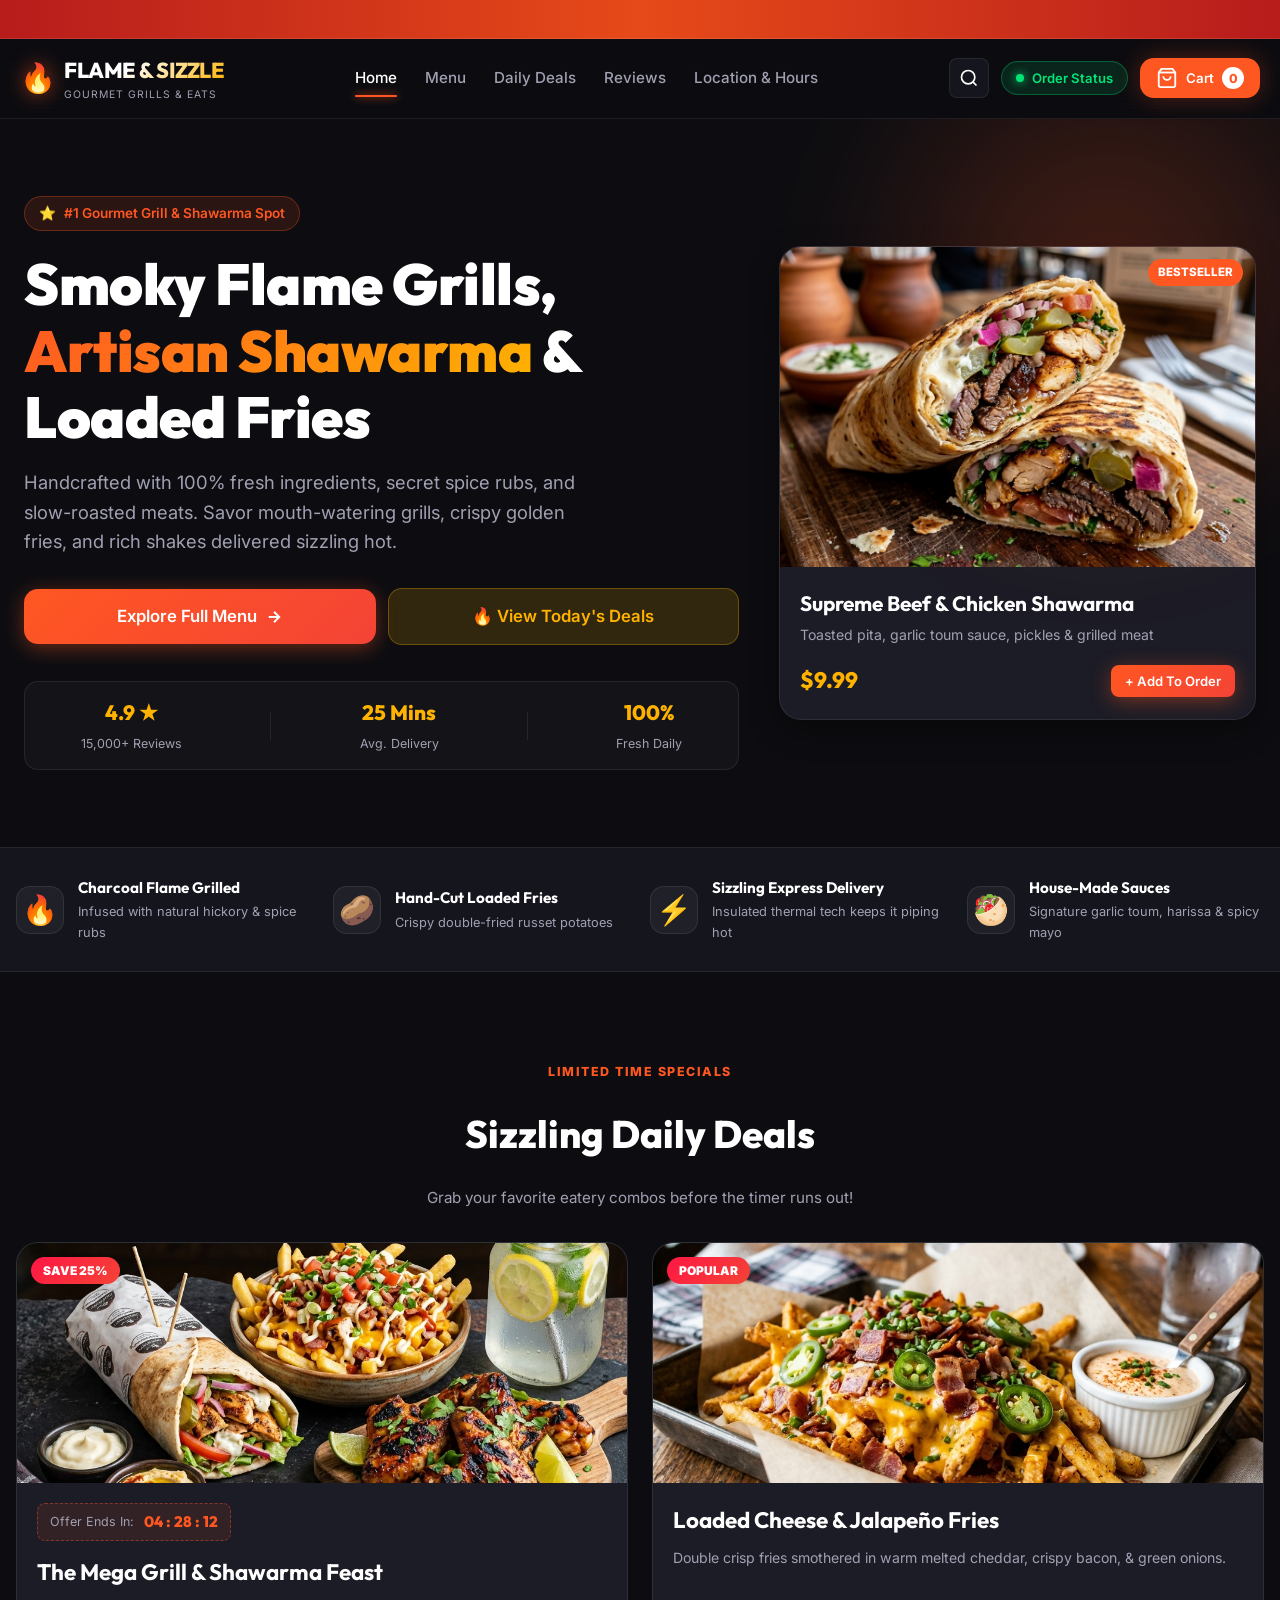
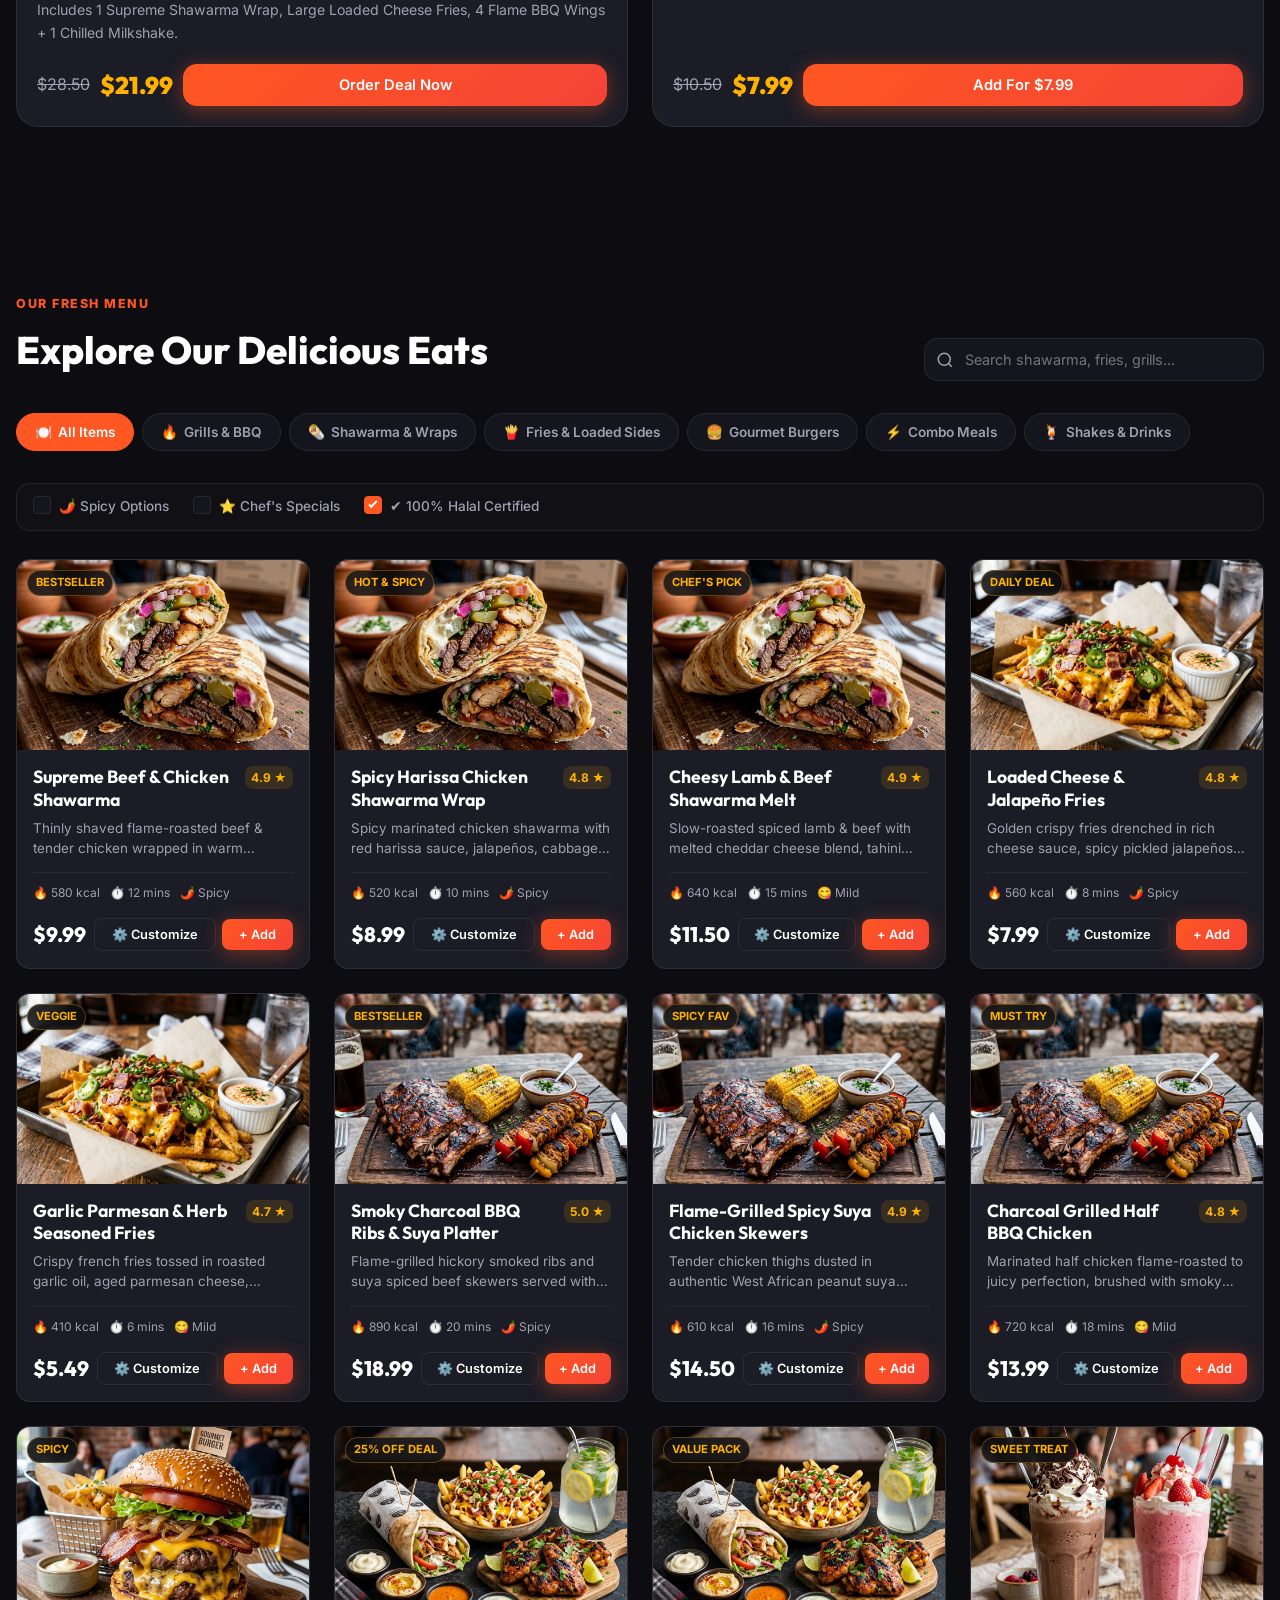
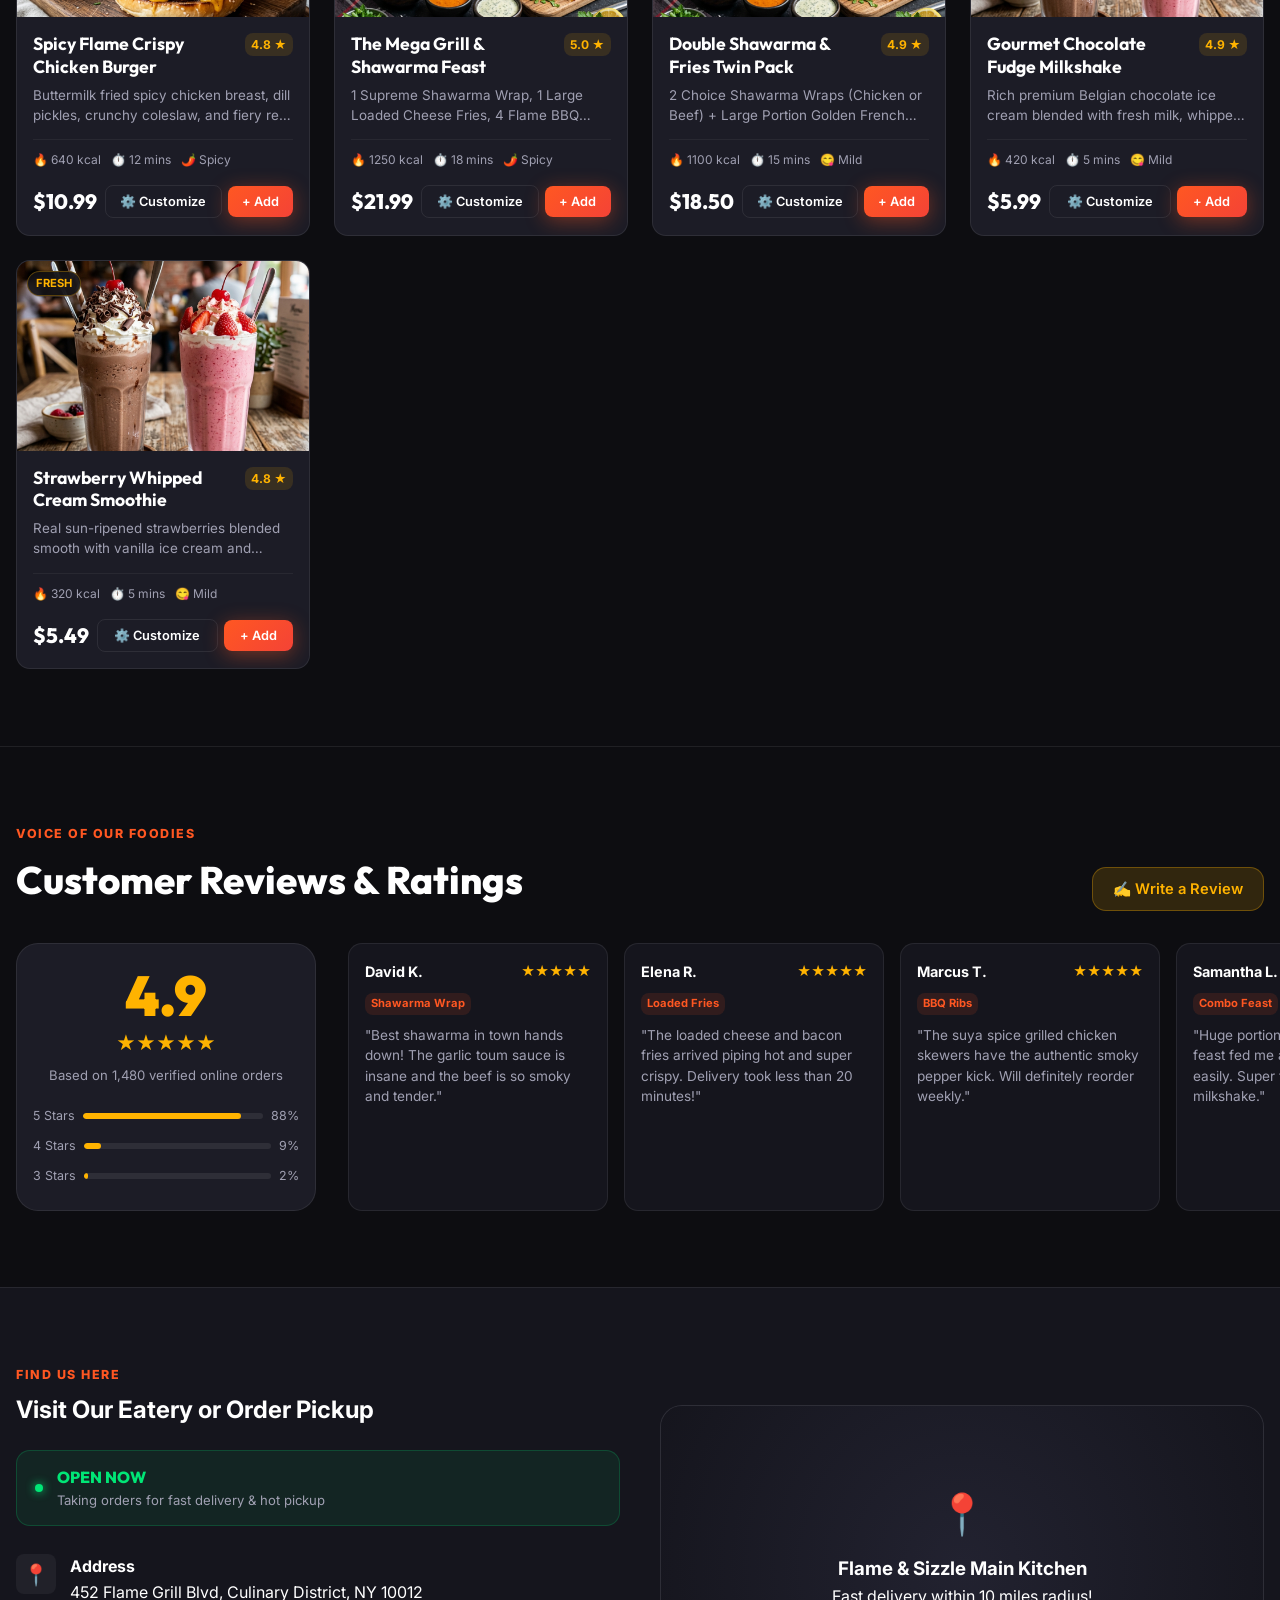
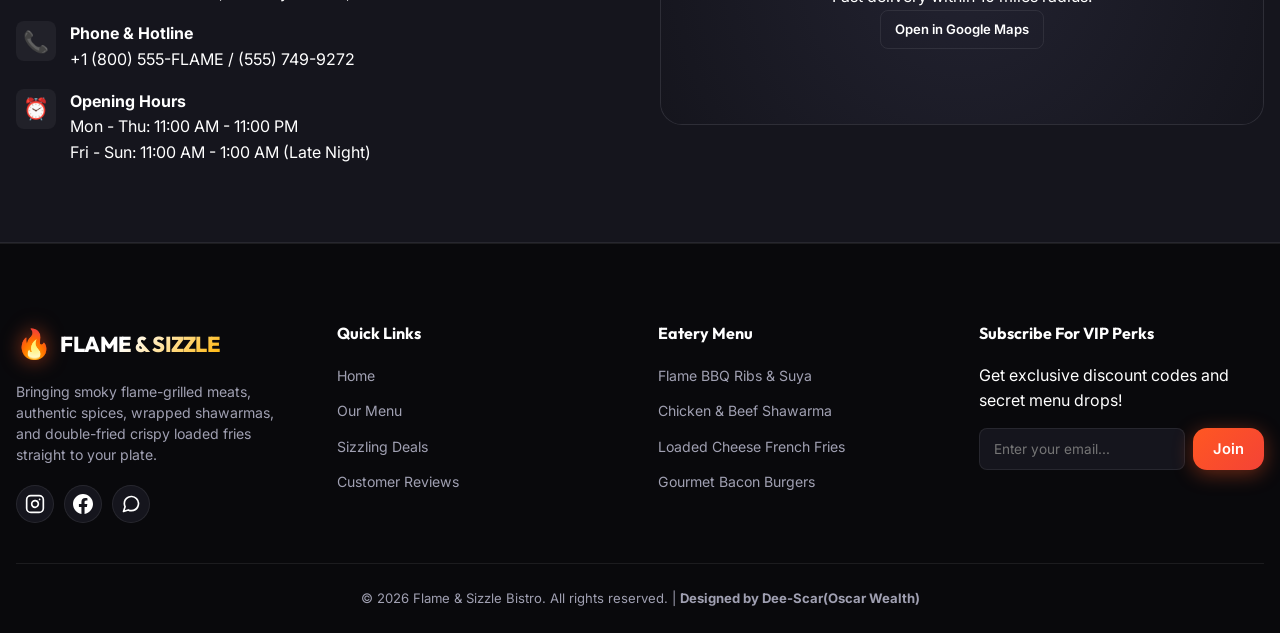
==== index.html @ 96e6c72e "Implement desktop expanding navbar search input and graphical order tracker widget (Received -> Kitc" ====
<!DOCTYPE html>
<html lang="en">
<head>
    <meta charset="UTF-8">
    <meta name="viewport" content="width=device-width, initial-scale=1.0">
    <title>Flame & Sizzle Bistro | Gourmet Grills, Shawarma & Loaded Fries</title>
    <meta name="description" content="Order fresh flame-grilled BBQ, authentic shawarma wraps, loaded french fries, burgers, and gourmet milkshakes. Fast delivery to your doorstep!">
    <meta name="keywords" content="eatery, shawarma, french fries, grills, bbq, burgers, food delivery, restaurant">

    <!-- Google Fonts -->
    <link rel="preconnect" href="https://fonts.googleapis.com">
    <link rel="preconnect" href="https://fonts.gstatic.com" crossorigin>
    <link href="https://fonts.googleapis.com/css2?family=Inter:wght@300;400;500;600;700&family=Outfit:wght@500;600;700;800;900&display=swap" rel="stylesheet">

    <!-- CSS stylesheet -->
    <link rel="stylesheet" href="styles.css">
</head>
<body>

    <!-- Top Announcement Ticker Bar -->
    <div class="announcement-bar">
        <div class="announcement-content">
            <span>🔥 <strong>FLAME DEAL:</strong> Get 10% OFF your first order with code <mark>FLAME10</mark></span>
            <span class="dot">•</span>
            <span>🚀 <strong>FREE DELIVERY</strong> on all orders over $30!</span>
            <span class="dot">•</span>
            <span>⏰ Open Today: 11:00 AM - 11:00 PM</span>
        </div>
    </div>

    <!-- Main Navigation Header -->
    <header class="site-header" id="header">
        <div class="header-container">
            <a href="#" class="brand-logo">
                <span class="logo-icon">🔥</span>
                <div class="logo-text">
                    <span class="brand-name">FLAME & SIZZLE</span>
                    <span class="brand-sub">Gourmet Grills & Eats</span>
                </div>
            </a>

            <nav class="nav-links" id="nav-menu">
                <a href="#home" class="nav-link active">Home</a>
                <a href="#menu" class="nav-link">Menu</a>
                <a href="#deals" class="nav-link">Daily Deals</a>
                <a href="#reviews" class="nav-link">Reviews</a>
                <a href="#location" class="nav-link">Location & Hours</a>
                <a href="#menu" class="nav-link mobile-only-search" id="mobile-search-btn">
                    <span>🔍</span> Search Menu
                </a>
            </nav>

            <div class="header-actions">
                <!-- Expandable Desktop Search -->
                <div class="nav-search-container" id="nav-search-container">
                    <button class="icon-btn search-toggle-btn" id="search-btn" aria-label="Toggle Search">
                        <svg width="20" height="20" viewBox="0 0 24 24" fill="none" stroke="currentColor" stroke-width="2"><circle cx="11" cy="11" r="8"/><line x1="21" y1="21" x2="16.65" y2="16.65"/></svg>
                    </button>
                    <input type="text" id="nav-search-input" class="nav-search-input" placeholder="Search menu..." aria-label="Search menu from navbar">
                </div>

                <button class="tracker-pill-btn" id="open-tracker-btn">
                    <span class="pulse-dot"></span>
                    <span class="pill-text">Order Status</span>
                </button>

                <button class="cart-btn" id="cart-toggle-btn" aria-label="View Shopping Cart">
                    <svg width="22" height="22" viewBox="0 0 24 24" fill="none" stroke="currentColor" stroke-width="2"><path d="M6 2L3 6v14a2 2 0 0 0 2 2h14a2 2 0 0 0 2-2V6l-3-4z"/><line x1="3" y1="6" x2="21" y2="6"/><path d="M16 10a4 4 0 0 1-8 0"/></svg>
                    <span class="cart-label">Cart</span>
                    <span class="cart-badge" id="cart-count">0</span>
                </button>

                <button class="hamburger-menu" id="menu-hamburger" aria-label="Mobile Navigation">
                    <span></span><span></span><span></span>
                </button>
            </div>
        </div>
    </header>

    <main>
        <!-- Hero Section -->
        <section class="hero-section" id="home">
            <div class="hero-backdrop"></div>
            <div class="hero-container">
                <div class="hero-content">
                    <div class="hero-badge">
                        <span class="badge-icon">⭐</span>
                        <span>#1 Gourmet Grill & Shawarma Spot</span>
                    </div>
                    <h1 class="hero-title">
                        Smoky Flame Grills, <span class="text-highlight">Artisan Shawarma</span> & Loaded Fries
                    </h1>
                    <p class="hero-subtitle">
                        Handcrafted with 100% fresh ingredients, secret spice rubs, and slow-roasted meats. Savor mouth-watering grills, crispy golden fries, and rich shakes delivered sizzling hot.
                    </p>
                    <div class="hero-cta-group">
                        <a href="#menu" class="btn btn-primary btn-lg">
                            <span>Explore Full Menu</span>
                            <svg width="18" height="18" viewBox="0 0 24 24" fill="none" stroke="currentColor" stroke-width="2.5"><path d="M5 12h14M12 5l7 7-7 7"/></svg>
                        </a>
                        <a href="#deals" class="btn btn-secondary btn-lg">
                            <span>🔥 View Today's Deals</span>
                        </a>
                    </div>
                    <div class="hero-stats">
                        <div class="stat-item">
                            <span class="stat-num">4.9 ★</span>
                            <span class="stat-label">15,000+ Reviews</span>
                        </div>
                        <div class="stat-divider"></div>
                        <div class="stat-item">
                            <span class="stat-num">25 Mins</span>
                            <span class="stat-label">Avg. Delivery</span>
                        </div>
                        <div class="stat-divider"></div>
                        <div class="stat-item">
                            <span class="stat-num">100%</span>
                            <span class="stat-label">Fresh Daily</span>
                        </div>
                    </div>
                </div>

                <div class="hero-visual">
                    <div class="hero-card-floating">
                        <div class="hero-image-wrapper">
                            <img src="images/shawarma.png" alt="Signature Shawarma Wrap" class="hero-img">
                            <span class="tag-hot">BESTSELLER</span>
                        </div>
                        <div class="hero-card-details">
                            <h3>Supreme Beef & Chicken Shawarma</h3>
                            <p>Toasted pita, garlic toum sauce, pickles & grilled meat</p>
                            <div class="hero-card-footer">
                                <span class="price">$9.99</span>
                                <button class="btn btn-sm btn-primary quick-add-hero" data-id="shawarma-1">
                                    + Add To Order
                                </button>
                            </div>
                        </div>
                    </div>
                </div>
            </div>
        </section>

        <!-- Feature Badges -->
        <section class="features-bar">
            <div class="features-container">
                <div class="feature-item">
                    <div class="feature-icon">🔥</div>
                    <div>
                        <h4>Charcoal Flame Grilled</h4>
                        <p>Infused with natural hickory & spice rubs</p>
                    </div>
                </div>
                <div class="feature-item">
                    <div class="feature-icon">🥔</div>
                    <div>
                        <h4>Hand-Cut Loaded Fries</h4>
                        <p>Crispy double-fried russet potatoes</p>
                    </div>
                </div>
                <div class="feature-item">
                    <div class="feature-icon">⚡</div>
                    <div>
                        <h4>Sizzling Express Delivery</h4>
                        <p>Insulated thermal tech keeps it piping hot</p>
                    </div>
                </div>
                <div class="feature-item">
                    <div class="feature-icon">🥙</div>
                    <div>
                        <h4>House-Made Sauces</h4>
                        <p>Signature garlic toum, harissa & spicy mayo</p>
                    </div>
                </div>
            </div>
        </section>

        <!-- Daily Deals & Special Offers Section -->
        <section class="deals-section" id="deals">
            <div class="section-header center">
                <span class="section-tag">LIMITED TIME SPECIALS</span>
                <h2>Sizzling Daily Deals</h2>
                <p>Grab your favorite eatery combos before the timer runs out!</p>
            </div>

            <div class="deals-grid">
                <div class="deal-card deal-main">
                    <div class="deal-badge">SAVE 25%</div>
                    <div class="deal-img-box">
                        <img src="images/combo_meal.png" alt="Ultimate Grill Feast Combo">
                    </div>
                    <div class="deal-info">
                        <div class="deal-timer-box">
                            <span>Offer Ends In:</span>
                            <div class="countdown-timer" id="deal-timer">04 : 28 : 15</div>
                        </div>
                        <h3>The Mega Grill & Shawarma Feast</h3>
                        <p>Includes 1 Supreme Shawarma Wrap, Large Loaded Cheese Fries, 4 Flame BBQ Wings + 1 Chilled Milkshake.</p>
                        <div class="deal-price-row">
                            <span class="old-price">$28.50</span>
                            <span class="new-price">$21.99</span>
                            <button class="btn btn-primary add-deal-btn" data-id="combo-1">Order Deal Now</button>
                        </div>
                    </div>
                </div>

                <div class="deal-card deal-secondary">
                    <div class="deal-badge">POPULAR</div>
                    <div class="deal-img-box">
                        <img src="images/french_fries.png" alt="Loaded Fries Supreme">
                    </div>
                    <div class="deal-info">
                        <h3>Loaded Cheese & Jalapeño Fries</h3>
                        <p>Double crisp fries smothered in warm melted cheddar, crispy bacon, & green onions.</p>
                        <div class="deal-price-row">
                            <span class="old-price">$10.50</span>
                            <span class="new-price">$7.99</span>
                            <button class="btn btn-primary add-deal-btn" data-id="fries-2">Add For $7.99</button>
                        </div>
                    </div>
                </div>
            </div>
        </section>

        <!-- Main Interactive Food Menu Section -->
        <section class="menu-section" id="menu">
            <div class="section-header">
                <div>
                    <span class="section-tag">OUR FRESH MENU</span>
                    <h2>Explore Our Delicious Eats</h2>
                </div>
                <div class="menu-search-wrapper">
                    <input type="text" id="menu-search" placeholder="Search shawarma, fries, grills..." aria-label="Search menu">
                    <svg class="search-icon" width="18" height="18" viewBox="0 0 24 24" fill="none" stroke="currentColor" stroke-width="2"><circle cx="11" cy="11" r="8"/><line x1="21" y1="21" x2="16.65" y2="16.65"/></svg>
                </div>
            </div>

            <!-- Category Filters -->
            <div class="category-filter-bar">
                <button class="cat-pill active" data-category="all">
                    <span class="cat-icon">🍽️</span> All Items
                </button>
                <button class="cat-pill" data-category="grills">
                    <span class="cat-icon">🔥</span> Grills & BBQ
                </button>
                <button class="cat-pill" data-category="shawarma">
                    <span class="cat-icon">🌯</span> Shawarma & Wraps
                </button>
                <button class="cat-pill" data-category="fries">
                    <span class="cat-icon">🍟</span> Fries & Loaded Sides
                </button>
                <button class="cat-pill" data-category="burgers">
                    <span class="cat-icon">🍔</span> Gourmet Burgers
                </button>
                <button class="cat-pill" data-category="combos">
                    <span class="cat-icon">⚡</span> Combo Meals
                </button>
                <button class="cat-pill" data-category="drinks">
                    <span class="cat-icon">🍹</span> Shakes & Drinks
                </button>
            </div>

            <!-- Preference Checklist -->
            <div class="preference-bar">
                <label class="checkbox-container">
                    <input type="checkbox" id="filter-spicy">
                    <span class="checkmark"></span>
                    🌶️ Spicy Options
                </label>
                <label class="checkbox-container">
                    <input type="checkbox" id="filter-special">
                    <span class="checkmark"></span>
                    ⭐ Chef's Specials
                </label>
                <label class="checkbox-container">
                    <input type="checkbox" id="filter-halal" checked>
                    <span class="checkmark"></span>
                    ✔ 100% Halal Certified
                </label>
            </div>

            <!-- Food Grid Container -->
            <div class="food-grid" id="menu-grid">
                <!-- Dynamically Rendered via app.js -->
            </div>
        </section>

        <!-- Customer Reviews & Feedback Section -->
        <section class="reviews-section" id="reviews">
            <div class="section-header">
                <div>
                    <span class="section-tag">VOICE OF OUR FOODIES</span>
                    <h2>Customer Reviews & Ratings</h2>
                </div>
                <button class="btn btn-secondary" id="open-review-modal-btn">
                    <span>✍️ Write a Review</span>
                </button>
            </div>

            <div class="reviews-container">
                <div class="reviews-summary-card">
                    <div class="big-score">4.9</div>
                    <div class="stars-row">★★★★★</div>
                    <p class="score-sub">Based on 1,480 verified online orders</p>
                    <div class="score-breakdown">
                        <div class="rating-bar-row">
                            <span>5 Stars</span>
                            <div class="bar-bg"><div class="bar-fill" style="width: 88%;"></div></div>
                            <span>88%</span>
                        </div>
                        <div class="rating-bar-row">
                            <span>4 Stars</span>
                            <div class="bar-bg"><div class="bar-fill" style="width: 9%;"></div></div>
                            <span>9%</span>
                        </div>
                        <div class="rating-bar-row">
                            <span>3 Stars</span>
                            <div class="bar-bg"><div class="bar-fill" style="width: 2%;"></div></div>
                            <span>2%</span>
                        </div>
                    </div>
                </div>

                <div class="reviews-grid" id="reviews-grid">
                    <!-- Dynamically Populated by app.js -->
                </div>
            </div>
        </section>

        <!-- Location, Hours & Info Section -->
        <section class="location-section" id="location">
            <div class="location-container">
                <div class="location-info">
                    <span class="section-tag">FIND US HERE</span>
                    <h2>Visit Our Eatery or Order Pickup</h2>
                    <div class="status-indicator-box">
                        <span class="pulse-dot green"></span>
                        <div>
                            <strong class="status-title">OPEN NOW</strong>
                            <p>Taking orders for fast delivery & hot pickup</p>
                        </div>
                    </div>

                    <ul class="info-list">
                        <li>
                            <span class="info-icon">📍</span>
                            <div>
                                <strong>Address</strong>
                                <p>452 Flame Grill Blvd, Culinary District, NY 10012</p>
                            </div>
                        </li>
                        <li>
                            <span class="info-icon">📞</span>
                            <div>
                                <strong>Phone & Hotline</strong>
                                <p>+1 (800) 555-FLAME / (555) 749-9272</p>
                            </div>
                        </li>
                        <li>
                            <span class="info-icon">⏰</span>
                            <div>
                                <strong>Opening Hours</strong>
                                <p>Mon - Thu: 11:00 AM - 11:00 PM</p>
                                <p>Fri - Sun: 11:00 AM - 1:00 AM (Late Night)</p>
                            </div>
                        </li>
                    </ul>
                </div>

                <div class="map-card">
                    <div class="map-placeholder">
                        <div class="map-pin">📍</div>
                        <h3>Flame & Sizzle Main Kitchen</h3>
                        <p>Fast delivery within 10 miles radius!</p>
                        <a href="https://maps.google.com" target="_blank" rel="noopener" class="btn btn-outline btn-sm">Open in Google Maps</a>
                    </div>
                </div>
            </div>
        </section>
    </main>

    <!-- Footer -->
    <footer class="site-footer">
        <div class="footer-container">
            <div class="footer-col brand-col">
                <div class="brand-logo">
                    <span class="logo-icon">🔥</span>
                    <span class="brand-name">FLAME & SIZZLE</span>
                </div>
                <p>Bringing smoky flame-grilled meats, authentic spices, wrapped shawarmas, and double-fried crispy loaded fries straight to your plate.</p>
                <div class="social-links">
                    <a href="https://instagram.com" target="_blank" rel="noopener" aria-label="Instagram">
                        <svg width="20" height="20" viewBox="0 0 24 24" fill="none" stroke="currentColor" stroke-width="2" stroke-linecap="round" stroke-linejoin="round"><rect x="2" y="2" width="20" height="20" rx="5" ry="5"/><path d="M16 11.37A4 4 0 1 1 12.63 8 4 4 0 0 1 16 11.37z"/><line x1="17.5" y1="6.5" x2="17.51" y2="6.5"/></svg>
                    </a>
                    <a href="https://facebook.com" target="_blank" rel="noopener" aria-label="Facebook">
                        <svg width="20" height="20" viewBox="0 0 24 24" fill="currentColor"><path d="M24 12.073c0-6.627-5.373-12-12-12s-12 5.373-12 12c0 5.99 4.388 10.954 10.125 11.854v-8.385H7.078v-3.47h3.047V9.43c0-3.007 1.792-4.669 4.533-4.669 1.312 0 2.686.235 2.686.235v2.953H15.83c-1.491 0-1.956.925-1.956 1.874v2.25h3.328l-.532 3.47h-2.796v8.385C19.612 23.027 24 18.062 24 12.073z"/></svg>
                    </a>
                    <a href="https://wa.me/" target="_blank" rel="noopener" aria-label="WhatsApp">
                        <svg width="20" height="20" viewBox="0 0 24 24" fill="none" stroke="currentColor" stroke-width="2" stroke-linecap="round" stroke-linejoin="round"><path d="M21 11.5a8.38 8.38 0 0 1-.9 3.8 8.5 8.5 0 0 1-7.6 4.7 8.38 8.38 0 0 1-3.8-.9L3 21l1.9-5.7a8.38 8.38 0 0 1-.9-3.8 8.5 8.5 0 0 1 4.7-7.6 8.38 8.38 0 0 1 3.8-.9h.5a8.48 8.48 0 0 1 8 8v.5z"/></svg>
                    </a>
                </div>
            </div>

            <div class="footer-col">
                <h4>Quick Links</h4>
                <ul>
                    <li><a href="#home">Home</a></li>
                    <li><a href="#menu">Our Menu</a></li>
                    <li><a href="#deals">Sizzling Deals</a></li>
                    <li><a href="#reviews">Customer Reviews</a></li>
                </ul>
            </div>

            <div class="footer-col">
                <h4>Eatery Menu</h4>
                <ul>
                    <li><a href="#menu">Flame BBQ Ribs & Suya</a></li>
                    <li><a href="#menu">Chicken & Beef Shawarma</a></li>
                    <li><a href="#menu">Loaded Cheese French Fries</a></li>
                    <li><a href="#menu">Gourmet Bacon Burgers</a></li>
                </ul>
            </div>

            <div class="footer-col newsletter-col">
                <h4>Subscribe For VIP Perks</h4>
                <p>Get exclusive discount codes and secret menu drops!</p>
                <form class="newsletter-form" id="newsletter-form">
                    <input type="email" placeholder="Enter your email..." required aria-label="Email address">
                    <button type="submit" class="btn btn-primary">Join</button>
                </form>
            </div>
        </div>
        <div class="footer-bottom">
            <p>&copy; 2026 Flame & Sizzle Bistro. All rights reserved. | <strong>Designed by Dee-Scar(Oscar Wealth)</strong></p>
        </div>
    </footer>

    <!-- ================= MODALS & DRAWERS ================= -->

    <!-- Item Customizer Modal -->
    <div class="modal-overlay" id="customizer-modal-overlay">
        <div class="modal-card customizer-modal">
            <button class="modal-close-btn" id="close-customizer-btn" aria-label="Close modal">&times;</button>
            
            <div class="customizer-header">
                <img id="custom-item-img" src="" alt="Food Item">
                <div class="customizer-title-box">
                    <h3 id="custom-item-name">Food Name</h3>
                    <p id="custom-item-desc">Description</p>
                    <div class="meta-row">
                        <span id="custom-item-cal" class="meta-badge">🔥 450 kcal</span>
                        <span id="custom-item-prep" class="meta-badge">⏱️ 15 mins</span>
                    </div>
                </div>
            </div>

            <div class="customizer-body">
                <!-- Size Options -->
                <div class="options-group">
                    <label class="group-title">1. Choose Portion Size</label>
                    <div class="radio-options" id="size-options-container">
                        <!-- Rendered dynamically -->
                    </div>
                </div>

                <!-- Sauce Options -->
                <div class="options-group">
                    <label class="group-title">2. Select Your Sauces (Complimentary)</label>
                    <div class="checkbox-options" id="sauce-options-container">
                        <!-- Rendered dynamically -->
                    </div>
                </div>

                <!-- Extra Add-ons -->
                <div class="options-group">
                    <label class="group-title">3. Extra Delicious Add-Ons</label>
                    <div class="checkbox-options" id="addons-options-container">
                        <!-- Rendered dynamically -->
                    </div>
                </div>

                <!-- Special Notes -->
                <div class="options-group">
                    <label class="group-title">4. Special Instructions</label>
                    <textarea id="custom-notes" placeholder="e.g. Extra garlic sauce on the side, no onions, extra crispy fries..."></textarea>
                </div>
            </div>

            <div class="customizer-footer">
                <div class="quantity-picker">
                    <button id="qty-minus" aria-label="Decrease quantity">-</button>
                    <span id="custom-qty">1</span>
                    <button id="qty-plus" aria-label="Increase quantity">+</button>
                </div>
                <button class="btn btn-primary btn-block" id="add-to-cart-confirm-btn">
                    <span>Add To Cart</span> — <strong id="custom-calculated-price">$0.00</strong>
                </button>
            </div>
        </div>
    </div>

    <!-- Slide-Out Shopping Cart Drawer -->
    <div class="drawer-overlay" id="cart-drawer-overlay">
        <div class="cart-drawer" id="cart-drawer-card">
            <div class="drawer-header">
                <h3>Your Order Cart</h3>
                <button class="drawer-close-btn" id="close-cart-btn" aria-label="Close cart">&times;</button>
            </div>

            <div class="cart-items-wrapper" id="cart-items-container">
                <!-- Cart Items Rendered Here -->
            </div>

            <div class="cart-drawer-footer">
                <!-- Promo Code -->
                <div class="promo-box">
                    <input type="text" id="promo-input" placeholder="Promo code (e.g. FLAME10)" aria-label="Promo code">
                    <button id="apply-promo-btn" class="btn btn-secondary btn-sm">Apply</button>
                </div>
                <div id="promo-status-msg"></div>

                <!-- Pricing Summary -->
                <div class="financial-summary">
                    <div class="summary-row">
                        <span>Subtotal</span>
                        <span id="cart-subtotal">$0.00</span>
                    </div>
                    <div class="summary-row discount-row" id="discount-row" style="display: none;">
                        <span>Discount (<span id="discount-percent">0%</span>)</span>
                        <span id="cart-discount">-$0.00</span>
                    </div>
                    <div class="summary-row">
                        <span>Est. Tax (8%)</span>
                        <span id="cart-tax">$0.00</span>
                    </div>
                    <div class="summary-row">
                        <span>Delivery Fee</span>
                        <span id="cart-delivery">$3.99</span>
                    </div>
                    <div class="summary-row total-row">
                        <span>Grand Total</span>
                        <span id="cart-grand-total">$0.00</span>
                    </div>
                </div>

                <button class="btn btn-primary btn-block btn-lg" id="proceed-checkout-btn">
                    Proceed to Checkout
                </button>
            </div>
        </div>
    </div>

    <!-- Checkout Modal -->
    <div class="modal-overlay" id="checkout-modal-overlay">
        <div class="modal-card checkout-modal">
            <button class="modal-close-btn" id="close-checkout-btn" aria-label="Close checkout">&times;</button>
            <h2>Express Checkout</h2>
            <p class="checkout-sub">Complete your details to place your fresh order.</p>

            <form id="checkout-form">
                <!-- Service Type -->
                <div class="form-group">
                    <label class="form-label">Order Type</label>
                    <div class="toggle-switch-container">
                        <button type="button" class="toggle-option active" data-type="delivery">🛵 Door Delivery</button>
                        <button type="button" class="toggle-option" data-type="pickup">🏃 Restaurant Pickup</button>
                    </div>
                </div>

                <!-- Customer Details -->
                <div class="form-row">
                    <div class="form-group">
                        <label for="cust-name">Full Name *</label>
                        <input type="text" id="cust-name" required placeholder="Alex Johnson">
                    </div>
                    <div class="form-group">
                        <label for="cust-phone">Phone Number *</label>
                        <input type="tel" id="cust-phone" required placeholder="(555) 019-2831">
                    </div>
                </div>

                <div class="form-group" id="address-group">
                    <label for="cust-address">Delivery Address *</label>
                    <input type="text" id="cust-address" required placeholder="123 Main St, Apt 4B">
                </div>

                <!-- Payment Selection -->
                <div class="form-group">
                    <label class="form-label">Payment Method</label>
                    <div class="payment-methods-grid">
                        <label class="pay-card active">
                            <input type="radio" name="payment-method" value="card" checked>
                            <span>💳 Credit / Debit Card</span>
                        </label>
                        <label class="pay-card">
                            <input type="radio" name="payment-method" value="cod">
                            <span>💵 Cash on Delivery</span>
                        </label>
                        <label class="pay-card">
                            <input type="radio" name="payment-method" value="transfer">
                            <span>📱 Mobile Transfer</span>
                        </label>
                    </div>
                </div>

                <!-- Order Final Total -->
                <div class="checkout-total-box">
                    <span>Total Payment Due:</span>
                    <strong id="checkout-final-total">$0.00</strong>
                </div>

                <button type="submit" class="btn btn-primary btn-block btn-lg" id="submit-order-btn">
                    🔒 Place & Confirm Order
                </button>
            </form>
        </div>
    </div>

    <!-- Receipt / Order Confirmation Modal -->
    <div class="modal-overlay" id="receipt-modal-overlay">
        <div class="modal-card receipt-modal">
            <div class="success-icon-wrap">
                <div class="checkmark-circle">✔</div>
            </div>
            <h2>Order Placed Successfully!</h2>
            <p class="receipt-sub">Thank you for ordering with Flame & Sizzle. Our chef is firing up the grill!</p>

            <div class="receipt-ticket">
                <div class="ticket-header">
                    <span>ORDER NO: <strong id="receipt-order-id">#FS-98412</strong></span>
                    <span id="receipt-timestamp">Today, 9:42 PM</span>
                </div>
                <div class="receipt-customer-details" id="receipt-customer-info">
                    <!-- Populated dynamically -->
                </div>
                <hr>
                <div class="receipt-items-list" id="receipt-items-list">
                    <!-- Populated dynamically -->
                </div>
                <hr>
                <div class="receipt-summary-lines" id="receipt-totals-lines">
                    <!-- Populated dynamically -->
                </div>
            </div>

            <div class="receipt-actions">
                <button class="btn btn-primary btn-block" id="view-order-tracker-btn">
                    🚴 Track Order Live
                </button>
                <button class="btn btn-secondary btn-block" id="print-receipt-btn">
                    🖨️ Print Receipt
                </button>
            </div>
        </div>
    </div>

    <!-- Live Order Tracker Modal -->
    <div class="modal-overlay" id="tracker-modal-overlay">
        <div class="modal-card tracker-modal">
            <button class="modal-close-btn" id="close-tracker-btn" aria-label="Close tracker">&times;</button>
            <div class="tracker-header">
                <h2>Live Order Tracking</h2>
                <p id="tracker-order-num">Order #FS-98412</p>
            </div>

            <div class="delivery-eta-box">
                <span class="eta-title">Estimated Delivery Time</span>
                <span class="eta-time" id="eta-countdown">22 Mins</span>
                <p class="eta-sub" id="eta-sub-status">Your order is being sizzling grilled in kitchen!</p>
            </div>

            <!-- Graphical Step Progress Timeline Widget -->
            <div class="tracker-progress-wrapper">
                <div class="tracker-progress-bar-bg">
                    <div class="tracker-progress-bar-fill" id="tracker-bar-fill" style="width: 33%;"></div>
                </div>
                <div class="tracker-steps-container">
                    <div class="tracker-step step-done" id="step-1">
                        <div class="tracker-node">
                            <span class="node-icon">📝</span>
                        </div>
                        <div class="tracker-node-label">Received</div>
                    </div>
                    <div class="tracker-step step-active" id="step-2">
                        <div class="tracker-node">
                            <span class="node-icon">👨‍🍳</span>
                        </div>
                        <div class="tracker-node-label">Kitchen</div>
                    </div>
                    <div class="tracker-step" id="step-3">
                        <div class="tracker-node">
                            <span class="node-icon">🛵</span>
                        </div>
                        <div class="tracker-node-label">Out for Delivery</div>
                    </div>
                    <div class="tracker-step" id="step-4">
                        <div class="tracker-node">
                            <span class="node-icon">🎉</span>
                        </div>
                        <div class="tracker-node-label">Delivered</div>
                    </div>
                </div>
            </div>

            <!-- Driver Info Card -->
            <div class="driver-card">
                <div class="driver-avatar">👨‍✈️</div>
                <div class="driver-info">
                    <h4>Marcus Vance</h4>
                    <p>Express Courier • Black Scooter (NY-784)</p>
                    <span class="driver-rating">★ 4.98 (2,100 deliveries)</span>
                </div>
                <button class="btn btn-outline btn-sm call-driver-btn" onclick="alert('Connecting call to courier Marcus Vance...')">
                    📞 Call Courier
                </button>
            </div>
        </div>
    </div>

    <!-- Review Modal -->
    <div class="modal-overlay" id="review-modal-overlay">
        <div class="modal-card review-modal">
            <button class="modal-close-btn" id="close-review-btn" aria-label="Close modal">&times;</button>
            <h2>Write a Customer Review</h2>
            <p class="modal-sub">How was your Flame & Sizzle experience?</p>

            <form id="write-review-form">
                <div class="form-group">
                    <label>Rating</label>
                    <div class="star-rating-select" id="star-picker">
                        <span data-rating="1">★</span>
                        <span data-rating="2">★</span>
                        <span data-rating="3">★</span>
                        <span data-rating="4">★</span>
                        <span data-rating="5" class="active">★</span>
                    </div>
                </div>

                <div class="form-group">
                    <label for="rev-name">Your Name</label>
                    <input type="text" id="rev-name" required placeholder="e.g. Sarah M.">
                </div>

                <div class="form-group">
                    <label for="rev-tag">Favorite Food Ordered</label>
                    <select id="rev-tag">
                        <option value="Shawarma Wrap">Beef/Chicken Shawarma</option>
                        <option value="Loaded Fries">Loaded French Fries</option>
                        <option value="BBQ Ribs">Flame Grilled BBQ Ribs</option>
                        <option value="Gourmet Burger">Bacon Cheeseburger</option>
                        <option value="Combo Feast">Mega Combo Meal</option>
                    </select>
                </div>

                <div class="form-group">
                    <label for="rev-comment">Review Details</label>
                    <textarea id="rev-comment" required placeholder="Tell us about the flavor, crispiness, sauce, and delivery fastness!"></textarea>
                </div>

                <button type="submit" class="btn btn-primary btn-block">Submit Review</button>
            </form>
        </div>
    </div>

    <!-- Toast Notification Container -->
    <div class="toast-container" id="toast-container"></div>

    <!-- JS Application Script -->
    <script src="app.js"></script>
</body>
</html>
---- styles.css ----
/* ==========================================================================
   FLAME & SIZZLE BISTRO - FLUID RESPONSIVE DESIGN SYSTEM & STYLESHEET
   ========================================================================== */

:root {
    /* Color Palette */
    --primary: #FF5722;
    --primary-hover: #E64A19;
    --primary-light: rgba(255, 87, 34, 0.15);
    --secondary: #FFB300;
    --secondary-hover: #FFA000;
    --dark-bg: #0D0D11;
    --dark-surface: #15151D;
    --dark-card: #1C1C26;
    --dark-border: rgba(255, 255, 255, 0.08);
    --text-primary: #FFFFFF;
    --text-muted: #A0A0B2;
    --text-dark: #121216;
    
    --success: #00E676;
    --warning: #FF9100;
    --danger: #FF1744;

    /* Fonts & Radii */
    --font-heading: 'Outfit', -apple-system, BlinkMaskFont, sans-serif;
    --font-body: 'Inter', -apple-system, BlinkMacSystemFont, sans-serif;
    --radius-sm: 8px;
    --radius-md: 14px;
    --radius-lg: 22px;
    --radius-full: 9999px;

    /* Shadows & Effects */
    --shadow-card: 0 10px 30px rgba(0, 0, 0, 0.4);
    --shadow-glow: 0 0 25px rgba(255, 87, 34, 0.3);
    --glass-backdrop: blur(16px) saturate(180%);
    --transition-fast: 0.2s cubic-bezier(0.4, 0, 0.2, 1);
    --transition-smooth: 0.35s cubic-bezier(0.16, 1, 0.3, 1);
}

/* Reset & Global */
*, *::before, *::after {
    box-sizing: border-box;
    margin: 0;
    padding: 0;
}

html, body {
    width: 100%;
    max-width: 100vw;
    overflow-x: hidden;
    background-color: var(--dark-bg);
    color: var(--text-primary);
    font-family: var(--font-body);
    line-height: 1.6;
    scroll-behavior: smooth;
    -webkit-font-smoothing: antialiased;
}

main, section, header, footer, div, form, article {
    max-width: 100vw;
    box-sizing: border-box;
}

a {
    color: inherit;
    text-decoration: none;
}

button {
    font-family: inherit;
    cursor: pointer;
    border: none;
    outline: none;
    box-sizing: border-box;
}

input, textarea, select {
    font-family: inherit;
    box-sizing: border-box;
    max-width: 100%;
}

img {
    max-width: 100%;
    height: auto;
    display: block;
}

/* Custom Scrollbar */
::-webkit-scrollbar {
    width: 8px;
    height: 6px;
}
::-webkit-scrollbar-track {
    background: var(--dark-bg);
}
::-webkit-scrollbar-thumb {
    background: #2D2D3C;
    border-radius: 4px;
}
::-webkit-scrollbar-thumb:hover {
    background: var(--primary);
}

/* ==========================================================================
   BUTTON SYSTEM
   ========================================================================== */
.btn {
    display: inline-flex;
    align-items: center;
    justify-content: center;
    gap: 8px;
    padding: 12px 20px;
    font-weight: 600;
    font-size: 0.92rem;
    border-radius: var(--radius-md);
    transition: var(--transition-fast);
    white-space: nowrap;
    max-width: 100%;
    box-sizing: border-box;
    overflow: hidden;
    text-overflow: ellipsis;
}

.btn-lg {
    padding: 14px 28px;
    font-size: clamp(0.95rem, 2.5vw, 1.05rem);
    border-radius: var(--radius-md);
}

.btn-sm {
    padding: 8px 14px;
    font-size: 0.82rem;
    border-radius: var(--radius-sm);
}

.btn-block {
    width: 100%;
}

.btn-primary {
    background: linear-gradient(135deg, var(--primary) 0%, #F44336 100%);
    color: #FFFFFF;
    box-shadow: 0 4px 20px rgba(255, 87, 34, 0.4);
}

.btn-primary:hover {
    background: linear-gradient(135deg, #E64A19 0%, #D32F2F 100%);
    box-shadow: 0 6px 25px rgba(255, 87, 34, 0.6);
    transform: translateY(-2px);
}

.btn-secondary {
    background: rgba(255, 179, 0, 0.15);
    color: var(--secondary);
    border: 1px solid rgba(255, 179, 0, 0.3);
}

.btn-secondary:hover {
    background: rgba(255, 179, 0, 0.25);
    border-color: var(--secondary);
    transform: translateY(-2px);
}

.btn-outline {
    background: transparent;
    border: 1px solid var(--dark-border);
    color: var(--text-primary);
}

.btn-outline:hover {
    background: rgba(255, 255, 255, 0.05);
    border-color: rgba(255, 255, 255, 0.2);
}

/* Announcement Ticker Bar */
.announcement-bar {
    background: linear-gradient(90deg, #B71C1C, #E64A19, #B71C1C);
    color: #FFF;
    font-size: clamp(0.72rem, 2.2vw, 0.85rem);
    padding: 8px 0;
    overflow: hidden;
    white-space: nowrap;
    border-bottom: 1px solid rgba(255,255,255,0.1);
    width: 100%;
}

.announcement-content {
    display: inline-block;
    padding-left: 100%;
    animation: marquee 25s linear infinite;
}

.announcement-content mark {
    background: #FFF;
    color: var(--text-dark);
    padding: 2px 6px;
    border-radius: 4px;
    font-weight: 700;
}

.announcement-content .dot {
    margin: 0 16px;
    opacity: 0.6;
}

@keyframes marquee {
    0% { transform: translate(0, 0); }
    100% { transform: translate(-100%, 0); }
}

/* Header & Navbar */
.site-header {
    position: sticky;
    top: 0;
    z-index: 100;
    background: rgba(13, 13, 17, 0.92);
    backdrop-filter: var(--glass-backdrop);
    border-bottom: 1px solid var(--dark-border);
    width: 100%;
}

.header-container {
    max-width: 1280px;
    margin: 0 auto;
    padding: 14px 20px;
    display: flex;
    align-items: center;
    justify-content: space-between;
    width: 100%;
    box-sizing: border-box;
}

.brand-logo {
    display: flex;
    align-items: center;
    gap: 8px;
    flex-shrink: 1;
    min-width: 0;
}

.logo-icon {
    font-size: clamp(1.4rem, 4vw, 1.8rem);
    filter: drop-shadow(0 0 10px rgba(255,87,34,0.6));
    animation: flamePulse 2s ease-in-out infinite alternate;
}

@keyframes flamePulse {
    0% { transform: scale(1); filter: drop-shadow(0 0 6px rgba(255,87,34,0.5)); }
    100% { transform: scale(1.1); filter: drop-shadow(0 0 14px rgba(255,179,0,0.8)); }
}

.brand-name {
    font-family: var(--font-heading);
    font-weight: 800;
    font-size: clamp(1rem, 3.5vw, 1.35rem);
    letter-spacing: -0.5px;
    background: linear-gradient(135deg, #FFF 40%, var(--secondary) 100%);
    -webkit-background-clip: text;
    -webkit-text-fill-color: transparent;
    white-space: nowrap;
}

.brand-sub {
    display: block;
    font-size: 0.65rem;
    color: var(--text-muted);
    letter-spacing: 1px;
    text-transform: uppercase;
}

.nav-links {
    display: flex;
    align-items: center;
    gap: 28px;
}

.nav-link {
    font-weight: 500;
    font-size: 0.95rem;
    color: var(--text-muted);
    transition: var(--transition-fast);
    position: relative;
    padding: 4px 0;
}

.nav-link:hover, .nav-link.active {
    color: var(--text-primary);
}

.nav-link.active::after {
    content: '';
    position: absolute;
    bottom: -2px;
    left: 0;
    width: 100%;
    height: 2px;
    background: var(--primary);
    border-radius: 2px;
    box-shadow: 0 0 8px var(--primary);
}

.header-actions {
    display: flex;
    align-items: center;
    gap: 12px;
    flex-shrink: 0;
}

.icon-btn {
    background: var(--dark-surface);
    border: 1px solid var(--dark-border);
    color: var(--text-primary);
    width: 40px;
    height: 40px;
    border-radius: var(--radius-sm);
    display: flex;
    align-items: center;
    justify-content: center;
    transition: var(--transition-fast);
}

.icon-btn:hover {
    background: rgba(255,255,255,0.1);
}

.tracker-pill-btn {
    display: flex;
    align-items: center;
    gap: 8px;
    background: rgba(0, 230, 118, 0.12);
    border: 1px solid rgba(0, 230, 118, 0.3);
    color: #00E676;
    padding: 8px 14px;
    border-radius: var(--radius-full);
    font-size: 0.82rem;
    font-weight: 600;
    transition: var(--transition-fast);
    white-space: nowrap;
}

.tracker-pill-btn:hover {
    background: rgba(0, 230, 118, 0.2);
}

.pulse-dot {
    width: 8px;
    height: 8px;
    background-color: #00E676;
    border-radius: 50%;
    box-shadow: 0 0 10px #00E676;
    animation: pulse 1.5s infinite;
}

@keyframes pulse {
    0% { transform: scale(0.95); box-shadow: 0 0 0 0 rgba(0, 230, 118, 0.7); }
    70% { transform: scale(1); box-shadow: 0 0 0 8px rgba(0, 230, 118, 0); }
    100% { transform: scale(0.95); box-shadow: 0 0 0 0 rgba(0, 230, 118, 0); }
}

.cart-btn {
    background: var(--primary);
    color: #FFF;
    padding: 9px 16px;
    border-radius: var(--radius-md);
    display: flex;
    align-items: center;
    gap: 8px;
    font-weight: 600;
    box-shadow: var(--shadow-glow);
    transition: var(--transition-fast);
    white-space: nowrap;
}

.cart-btn:hover {
    background: var(--primary-hover);
    transform: scale(1.02);
}

.cart-badge {
    background: #FFF;
    color: var(--primary);
    font-size: 0.78rem;
    font-weight: 800;
    width: 22px;
    height: 22px;
    border-radius: 50%;
    display: flex;
    align-items: center;
    justify-content: center;
}

.hamburger-menu {
    display: none;
    flex-direction: column;
    gap: 5px;
    background: transparent;
    padding: 4px;
}

.hamburger-menu span {
    width: 24px;
    height: 2px;
    background: var(--text-primary);
    border-radius: 2px;
    transition: var(--transition-fast);
}

/* Hero Section */
.hero-section {
    position: relative;
    padding: clamp(40px, 6vw, 80px) clamp(16px, 4vw, 24px);
    overflow: hidden;
    width: 100%;
}

.hero-backdrop {
    position: absolute;
    top: -20%;
    right: -10%;
    width: 600px;
    height: 600px;
    background: radial-gradient(circle, rgba(255, 87, 34, 0.25) 0%, rgba(13, 13, 17, 0) 70%);
    pointer-events: none;
    filter: blur(50px);
}

.hero-container {
    max-width: 1280px;
    margin: 0 auto;
    display: grid;
    grid-template-columns: 1fr;
    gap: 40px;
    align-items: center;
    width: 100%;
}

@media (min-width: 992px) {
    .hero-container {
        grid-template-columns: 1.2fr 0.8fr;
    }
}

.hero-badge {
    display: inline-flex;
    align-items: center;
    gap: 8px;
    background: rgba(255, 87, 34, 0.12);
    border: 1px solid rgba(255, 87, 34, 0.3);
    color: var(--primary);
    padding: 6px 14px;
    border-radius: var(--radius-full);
    font-size: clamp(0.78rem, 2vw, 0.85rem);
    font-weight: 600;
    margin-bottom: 20px;
    max-width: 100%;
}

.hero-title {
    font-family: var(--font-heading);
    font-size: clamp(1.85rem, 5.5vw, 3.6rem);
    font-weight: 900;
    line-height: 1.15;
    margin-bottom: 18px;
    letter-spacing: -0.5px;
    word-break: break-word;
    overflow-wrap: break-word;
}

.text-highlight {
    background: linear-gradient(135deg, var(--primary) 0%, var(--secondary) 100%);
    -webkit-background-clip: text;
    -webkit-text-fill-color: transparent;
}

.hero-subtitle {
    font-size: clamp(0.92rem, 2.2vw, 1.15rem);
    color: var(--text-muted);
    margin-bottom: 32px;
    max-width: 580px;
    line-height: 1.6;
}

.hero-cta-group {
    display: flex;
    align-items: center;
    gap: 12px;
    margin-bottom: 36px;
    flex-wrap: wrap;
    width: 100%;
}

.hero-cta-group .btn {
    flex: 1 1 180px;
    max-width: 100%;
    justify-content: center;
    text-align: center;
}

.hero-stats {
    display: flex;
    align-items: center;
    gap: 16px;
    background: rgba(255, 255, 255, 0.03);
    padding: 14px 20px;
    border-radius: var(--radius-md);
    border: 1px solid var(--dark-border);
    width: 100%;
    justify-content: space-around;
    flex-wrap: wrap;
}

.stat-item {
    text-align: center;
}

.stat-num {
    display: block;
    font-family: var(--font-heading);
    font-size: clamp(1.1rem, 3vw, 1.3rem);
    font-weight: 800;
    color: var(--secondary);
}

.stat-label {
    font-size: 0.78rem;
    color: var(--text-muted);
}

.stat-divider {
    width: 1px;
    height: 28px;
    background: var(--dark-border);
}

.hero-visual {
    width: 100%;
    max-width: 100%;
}

.hero-card-floating {
    background: var(--dark-card);
    border: 1px solid var(--dark-border);
    border-radius: var(--radius-lg);
    overflow: hidden;
    box-shadow: var(--shadow-card);
    transition: var(--transition-smooth);
    width: 100%;
}

.hero-image-wrapper {
    position: relative;
    height: clamp(220px, 30vw, 320px);
    overflow: hidden;
    width: 100%;
}

.hero-img {
    width: 100%;
    height: 100%;
    object-fit: cover;
}

.tag-hot {
    position: absolute;
    top: 12px;
    right: 12px;
    background: var(--primary);
    color: #FFF;
    font-size: 0.72rem;
    font-weight: 800;
    padding: 4px 10px;
    border-radius: var(--radius-full);
}

.hero-card-details {
    padding: 20px;
}

.hero-card-details h3 {
    font-family: var(--font-heading);
    font-size: clamp(1.1rem, 3vw, 1.3rem);
    font-weight: 700;
    margin-bottom: 4px;
}

.hero-card-details p {
    color: var(--text-muted);
    font-size: 0.88rem;
    margin-bottom: 16px;
}

.hero-card-footer {
    display: flex;
    align-items: center;
    justify-content: space-between;
    gap: 10px;
    flex-wrap: wrap;
}

.hero-card-footer .price {
    font-family: var(--font-heading);
    font-size: 1.4rem;
    font-weight: 800;
    color: var(--secondary);
}

/* Features Bar */
.features-bar {
    background: var(--dark-surface);
    border-top: 1px solid var(--dark-border);
    border-bottom: 1px solid var(--dark-border);
    padding: 28px 16px;
    width: 100%;
}

.features-container {
    max-width: 1280px;
    margin: 0 auto;
    display: grid;
    grid-template-columns: repeat(auto-fit, minmax(220px, 1fr));
    gap: 20px;
    width: 100%;
}

.feature-item {
    display: flex;
    align-items: center;
    gap: 14px;
}

.feature-icon {
    font-size: 1.8rem;
    background: rgba(255, 255, 255, 0.05);
    width: 48px;
    height: 48px;
    border-radius: var(--radius-md);
    display: flex;
    align-items: center;
    justify-content: center;
    border: 1px solid var(--dark-border);
    flex-shrink: 0;
}

.feature-item h4 {
    font-family: var(--font-heading);
    font-size: 0.95rem;
    font-weight: 700;
    margin-bottom: 2px;
}

.feature-item p {
    font-size: 0.8rem;
    color: var(--text-muted);
}

/* Daily Deals Section */
.deals-section {
    max-width: 1280px;
    margin: 0 auto;
    padding: clamp(50px, 8vw, 90px) 16px;
    width: 100%;
}

.section-header {
    display: flex;
    align-items: flex-end;
    justify-content: space-between;
    margin-bottom: 32px;
    flex-wrap: wrap;
    gap: 16px;
    width: 100%;
}

.section-header.center {
    flex-direction: column;
    align-items: center;
    text-align: center;
}

.section-tag {
    color: var(--primary);
    font-size: 0.78rem;
    font-weight: 800;
    letter-spacing: 1.5px;
    text-transform: uppercase;
    display: block;
    margin-bottom: 6px;
}

.section-header h2 {
    font-family: var(--font-heading);
    font-size: clamp(1.6rem, 4.5vw, 2.4rem);
    font-weight: 800;
}

.section-header p {
    color: var(--text-muted);
    font-size: 0.95rem;
    margin-top: 4px;
}

.deals-grid {
    display: grid;
    grid-template-columns: repeat(auto-fit, minmax(280px, 1fr));
    gap: 24px;
    width: 100%;
}

.deal-card {
    background: var(--dark-card);
    border: 1px solid var(--dark-border);
    border-radius: var(--radius-lg);
    overflow: hidden;
    position: relative;
    display: flex;
    flex-direction: column;
    width: 100%;
}

.deal-badge {
    position: absolute;
    top: 14px;
    left: 14px;
    z-index: 10;
    background: linear-gradient(135deg, #FF1744, #F44336);
    color: #FFF;
    font-size: 0.75rem;
    font-weight: 900;
    padding: 4px 12px;
    border-radius: var(--radius-full);
}

.deal-img-box {
    height: clamp(180px, 25vw, 240px);
    overflow: hidden;
    width: 100%;
}

.deal-img-box img {
    width: 100%;
    height: 100%;
    object-fit: cover;
}

.deal-info {
    padding: 20px;
    display: flex;
    flex-direction: column;
    flex-grow: 1;
}

.deal-timer-box {
    display: flex;
    align-items: center;
    gap: 10px;
    background: rgba(255, 87, 34, 0.1);
    border: 1px dashed rgba(255, 87, 34, 0.4);
    padding: 6px 12px;
    border-radius: var(--radius-sm);
    margin-bottom: 14px;
    width: fit-content;
    max-width: 100%;
}

.deal-timer-box span {
    font-size: 0.78rem;
    color: var(--text-muted);
}

.countdown-timer {
    font-family: var(--font-heading);
    font-weight: 800;
    color: var(--primary);
    font-size: 0.95rem;
}

.deal-info h3 {
    font-family: var(--font-heading);
    font-size: clamp(1.15rem, 3vw, 1.4rem);
    font-weight: 700;
    margin-bottom: 8px;
}

.deal-info p {
    color: var(--text-muted);
    font-size: 0.88rem;
    margin-bottom: 20px;
    flex-grow: 1;
}

.deal-price-row {
    display: flex;
    align-items: center;
    justify-content: space-between;
    gap: 10px;
    flex-wrap: wrap;
    width: 100%;
}

.old-price {
    text-decoration: line-through;
    color: var(--text-muted);
    font-size: 1rem;
}

.new-price {
    font-family: var(--font-heading);
    font-size: 1.5rem;
    font-weight: 900;
    color: var(--secondary);
}

.deal-price-row .btn {
    flex: 1 1 auto;
    text-align: center;
    justify-content: center;
}

/* Menu Section */
.menu-section {
    max-width: 1280px;
    margin: 0 auto;
    padding: clamp(40px, 6vw, 80px) 16px;
    width: 100%;
}

.menu-search-wrapper {
    position: relative;
    width: 100%;
    max-width: 340px;
}

.menu-search-wrapper input {
    width: 100%;
    background: var(--dark-surface);
    border: 1px solid var(--dark-border);
    color: #FFF;
    padding: 12px 16px 12px 40px;
    border-radius: var(--radius-md);
    font-size: 0.9rem;
}

.menu-search-wrapper input:focus {
    border-color: var(--primary);
}

.menu-search-wrapper .search-icon {
    position: absolute;
    left: 12px;
    top: 50%;
    transform: translateY(-50%);
    color: var(--text-muted);
    pointer-events: none;
}

.category-filter-bar {
    display: flex;
    align-items: center;
    gap: 8px;
    overflow-x: auto;
    padding-bottom: 12px;
    margin-bottom: 20px;
    scrollbar-width: none;
    -webkit-overflow-scrolling: touch;
    width: 100%;
}

.category-filter-bar::-webkit-scrollbar {
    display: none;
}

.cat-pill {
    background: var(--dark-surface);
    border: 1px solid var(--dark-border);
    color: var(--text-muted);
    padding: 10px 18px;
    border-radius: var(--radius-full);
    font-weight: 600;
    font-size: 0.85rem;
    white-space: nowrap;
    transition: var(--transition-fast);
    display: flex;
    align-items: center;
    gap: 6px;
    flex-shrink: 0;
}

.cat-pill:hover, .cat-pill.active {
    background: var(--primary);
    color: #FFF;
    border-color: var(--primary);
}

.preference-bar {
    display: flex;
    align-items: center;
    gap: 14px 24px;
    margin-bottom: 28px;
    background: rgba(255, 255, 255, 0.02);
    padding: 12px 16px;
    border-radius: var(--radius-md);
    border: 1px solid var(--dark-border);
    flex-wrap: wrap;
    width: 100%;
}

.checkbox-container {
    display: inline-flex;
    align-items: center;
    position: relative;
    padding-left: 26px;
    cursor: pointer;
    font-size: 0.85rem;
    font-weight: 500;
    color: var(--text-muted);
    user-select: none;
}

.checkbox-container input {
    position: absolute;
    opacity: 0;
    cursor: pointer;
    height: 0;
    width: 0;
}

.checkmark {
    position: absolute;
    top: 0;
    left: 0;
    height: 18px;
    width: 18px;
    background-color: var(--dark-surface);
    border: 1px solid var(--dark-border);
    border-radius: 4px;
}

.checkbox-container input:checked ~ .checkmark {
    background-color: var(--primary);
    border-color: var(--primary);
}

.checkmark:after {
    content: "";
    position: absolute;
    display: none;
}

.checkbox-container input:checked ~ .checkmark:after {
    display: block;
}

.checkbox-container .checkmark:after {
    left: 6px;
    top: 2px;
    width: 4px;
    height: 9px;
    border: solid white;
    border-width: 0 2px 2px 0;
    transform: rotate(45deg);
}

/* Food Grid & Cards */
.food-grid {
    display: grid;
    grid-template-columns: repeat(auto-fill, minmax(270px, 1fr));
    gap: 24px;
    width: 100%;
}

.food-card {
    background: var(--dark-card);
    border: 1px solid var(--dark-border);
    border-radius: var(--radius-md);
    overflow: hidden;
    display: flex;
    flex-direction: column;
    transition: var(--transition-smooth);
    width: 100%;
    box-sizing: border-box;
}

.food-card:hover {
    transform: translateY(-4px);
    border-color: rgba(255, 87, 34, 0.4);
    box-shadow: var(--shadow-card);
}

.card-img-wrapper {
    position: relative;
    height: 190px;
    overflow: hidden;
    width: 100%;
}

.card-img {
    width: 100%;
    height: 100%;
    object-fit: cover;
}

.card-badge-tag {
    position: absolute;
    top: 10px;
    left: 10px;
    background: rgba(13, 13, 17, 0.85);
    backdrop-filter: blur(8px);
    color: var(--secondary);
    font-size: 0.7rem;
    font-weight: 700;
    padding: 3px 8px;
    border-radius: var(--radius-full);
    border: 1px solid rgba(255, 179, 0, 0.3);
}

.card-body {
    padding: 16px;
    display: flex;
    flex-direction: column;
    flex-grow: 1;
    width: 100%;
}

.card-title-row {
    display: flex;
    align-items: flex-start;
    justify-content: space-between;
    gap: 8px;
    margin-bottom: 6px;
    width: 100%;
}

.card-title-row h3 {
    font-family: var(--font-heading);
    font-size: 1.1rem;
    font-weight: 700;
    line-height: 1.3;
    word-break: break-word;
}

.rating-pill {
    background: rgba(255, 179, 0, 0.12);
    color: var(--secondary);
    font-size: 0.75rem;
    font-weight: 700;
    padding: 2px 6px;
    border-radius: var(--radius-sm);
    white-space: nowrap;
    flex-shrink: 0;
}

.card-desc {
    color: var(--text-muted);
    font-size: 0.84rem;
    margin-bottom: 14px;
    line-height: 1.5;
    display: -webkit-box;
    -webkit-line-clamp: 2;
    -webkit-box-orient: vertical;
    overflow: hidden;
    flex-grow: 1;
}

.card-meta-bar {
    display: flex;
    align-items: center;
    gap: 10px;
    font-size: 0.75rem;
    color: var(--text-muted);
    margin-bottom: 16px;
    border-top: 1px solid rgba(255,255,255,0.05);
    padding-top: 10px;
    flex-wrap: wrap;
    width: 100%;
}

.card-footer {
    display: flex;
    align-items: center;
    justify-content: space-between;
    gap: 8px;
    flex-wrap: wrap;
    width: 100%;
}

.card-price {
    font-family: var(--font-heading);
    font-size: 1.3rem;
    font-weight: 800;
    color: var(--text-primary);
    white-space: nowrap;
    flex-shrink: 0;
}

.card-actions {
    display: flex;
    align-items: center;
    gap: 6px;
    flex: 1 1 auto;
    justify-content: flex-end;
    max-width: 100%;
    flex-wrap: wrap;
}

.card-actions .btn {
    white-space: nowrap;
    padding: 8px 10px;
    font-size: 0.8rem;
    max-width: 100%;
    flex: 1 1 auto;
    text-align: center;
    justify-content: center;
    min-width: 0;
}

/* Reviews Section */
.reviews-section {
    max-width: 1280px;
    margin: 0 auto;
    padding: clamp(40px, 6vw, 80px) 16px;
    border-top: 1px solid var(--dark-border);
    width: 100%;
}

.reviews-container {
    display: grid;
    grid-template-columns: 1fr;
    gap: 32px;
    width: 100%;
}

@media (min-width: 992px) {
    .reviews-container {
        grid-template-columns: 300px 1fr;
    }
}

.reviews-summary-card {
    background: var(--dark-card);
    border: 1px solid var(--dark-border);
    border-radius: var(--radius-lg);
    padding: 24px 16px;
    text-align: center;
    width: 100%;
}

.big-score {
    font-family: var(--font-heading);
    font-size: 3.5rem;
    font-weight: 900;
    color: var(--secondary);
    line-height: 1;
    margin-bottom: 4px;
}

.stars-row {
    color: var(--secondary);
    font-size: 1.2rem;
    margin-bottom: 6px;
}

.score-sub {
    font-size: 0.82rem;
    color: var(--text-muted);
    margin-bottom: 20px;
}

.score-breakdown {
    display: flex;
    flex-direction: column;
    gap: 10px;
}

.rating-bar-row {
    display: flex;
    align-items: center;
    gap: 8px;
    font-size: 0.78rem;
    color: var(--text-muted);
}

.bar-bg {
    flex-grow: 1;
    height: 6px;
    background: rgba(255, 255, 255, 0.08);
    border-radius: 3px;
    overflow: hidden;
}

.bar-fill {
    height: 100%;
    background: var(--secondary);
    border-radius: 3px;
}

.reviews-grid {
    display: grid;
    grid-template-columns: repeat(auto-fill, minmax(260px, 1fr));
    gap: 16px;
    width: 100%;
}

.review-card {
    background: var(--dark-surface);
    border: 1px solid var(--dark-border);
    border-radius: var(--radius-md);
    padding: 16px;
    display: flex;
    flex-direction: column;
    gap: 10px;
    width: 100%;
}

.rev-header {
    display: flex;
    align-items: center;
    justify-content: space-between;
}

.rev-author {
    font-weight: 700;
    font-size: 0.9rem;
}

.rev-stars {
    color: var(--secondary);
    font-size: 0.85rem;
}

.rev-tag {
    display: inline-block;
    background: rgba(255, 87, 34, 0.12);
    color: var(--primary);
    font-size: 0.7rem;
    font-weight: 700;
    padding: 2px 6px;
    border-radius: var(--radius-sm);
    width: fit-content;
}

.rev-text {
    font-size: 0.85rem;
    color: var(--text-muted);
    line-height: 1.5;
}

/* Location & Info */
.location-section {
    background: var(--dark-surface);
    border-top: 1px solid var(--dark-border);
    border-bottom: 1px solid var(--dark-border);
    padding: clamp(40px, 6vw, 80px) 16px;
    width: 100%;
}

.location-container {
    max-width: 1280px;
    margin: 0 auto;
    display: grid;
    grid-template-columns: 1fr;
    gap: 40px;
    align-items: center;
    width: 100%;
}

@media (min-width: 992px) {
    .location-container {
        grid-template-columns: 1fr 1fr;
    }
}

.status-indicator-box {
    display: flex;
    align-items: center;
    gap: 14px;
    background: rgba(0, 230, 118, 0.08);
    border: 1px solid rgba(0, 230, 118, 0.2);
    padding: 14px 18px;
    border-radius: var(--radius-md);
    margin: 20px 0 28px;
    width: 100%;
}

.status-title {
    color: #00E676;
    font-family: var(--font-heading);
    font-size: 1rem;
    font-weight: 800;
    display: block;
}

.status-indicator-box p {
    font-size: 0.82rem;
    color: var(--text-muted);
}

.info-list {
    list-style: none;
    display: flex;
    flex-direction: column;
    gap: 16px;
    width: 100%;
}

.info-list li {
    display: flex;
    align-items: flex-start;
    gap: 14px;
    width: 100%;
}

.info-icon {
    font-size: 1.3rem;
    background: rgba(255,255,255,0.05);
    width: 40px;
    height: 40px;
    border-radius: var(--radius-sm);
    display: flex;
    align-items: center;
    justify-content: center;
    flex-shrink: 0;
}

.map-card {
    height: 320px;
    background: var(--dark-card);
    border: 1px solid var(--dark-border);
    border-radius: var(--radius-lg);
    overflow: hidden;
    position: relative;
    width: 100%;
}

.map-placeholder {
    width: 100%;
    height: 100%;
    display: flex;
    flex-direction: column;
    align-items: center;
    justify-content: center;
    background: radial-gradient(circle at center, #222230 0%, #15151D 100%);
    text-align: center;
    padding: 20px;
}

.map-pin {
    font-size: 2.5rem;
    margin-bottom: 8px;
}

/* Footer */
.site-footer {
    background: #09090C;
    padding: clamp(40px, 6vw, 80px) 16px 24px;
    border-top: 1px solid var(--dark-border);
    width: 100%;
}

.footer-container {
    max-width: 1280px;
    margin: 0 auto;
    display: grid;
    grid-template-columns: repeat(auto-fit, minmax(200px, 1fr));
    gap: 36px;
    margin-bottom: 40px;
    width: 100%;
}

.brand-col p {
    color: var(--text-muted);
    font-size: 0.88rem;
    margin: 14px 0 20px;
    line-height: 1.5;
}

.social-links {
    display: flex;
    gap: 10px;
    flex-wrap: wrap;
}

.social-links a {
    width: 38px;
    height: 38px;
    background: var(--dark-surface);
    border: 1px solid var(--dark-border);
    border-radius: 50%;
    display: flex;
    align-items: center;
    justify-content: center;
    font-size: 1rem;
    transition: var(--transition-fast);
}

.social-links a:hover {
    background: var(--primary);
    border-color: var(--primary);
}

.footer-col h4 {
    font-family: var(--font-heading);
    font-size: 1rem;
    font-weight: 700;
    margin-bottom: 16px;
}

.footer-col ul {
    list-style: none;
    display: flex;
    flex-direction: column;
    gap: 10px;
}

.footer-col ul a {
    color: var(--text-muted);
    font-size: 0.88rem;
}

.newsletter-form {
    display: flex;
    gap: 8px;
    margin-top: 14px;
    flex-wrap: wrap;
    width: 100%;
}

.newsletter-form input {
    background: var(--dark-surface);
    border: 1px solid var(--dark-border);
    color: #FFF;
    padding: 10px 14px;
    border-radius: var(--radius-sm);
    flex: 1 1 160px;
    font-size: 0.85rem;
    width: 100%;
}

.footer-bottom {
    max-width: 1280px;
    margin: 0 auto;
    padding-top: 24px;
    border-top: 1px solid var(--dark-border);
    text-align: center;
    color: var(--text-muted);
    font-size: 0.82rem;
    word-break: break-word;
    width: 100%;
}

/* ==========================================================================
   MODALS & DRAWERS SYSTEM
   ========================================================================== */
.modal-overlay, .drawer-overlay {
    position: fixed;
    top: 0;
    left: 0;
    width: 100vw;
    height: 100vh;
    background: rgba(0, 0, 0, 0.78);
    backdrop-filter: blur(8px);
    z-index: 1000;
    display: flex;
    align-items: center;
    justify-content: center;
    opacity: 0;
    visibility: hidden;
    transition: var(--transition-fast);
    padding: 12px;
}

.modal-overlay.active, .drawer-overlay.active {
    opacity: 1;
    visibility: visible;
}

.modal-card {
    background: var(--dark-card);
    border: 1px solid var(--dark-border);
    border-radius: var(--radius-lg);
    width: calc(100% - 24px);
    max-width: 560px;
    max-height: 90vh;
    overflow-y: auto;
    padding: 24px 18px;
    position: relative;
    transform: scale(0.95);
    transition: var(--transition-smooth);
    box-shadow: 0 25px 50px rgba(0,0,0,0.6);
    box-sizing: border-box;
}

.modal-overlay.active .modal-card {
    transform: scale(1);
}

.modal-close-btn, .drawer-close-btn {
    position: absolute;
    top: 16px;
    right: 16px;
    background: rgba(255, 255, 255, 0.08);
    border: 1px solid var(--dark-border);
    color: var(--text-muted);
    font-size: 1.3rem;
    width: 32px;
    height: 32px;
    border-radius: 50%;
    display: flex;
    align-items: center;
    justify-content: center;
    transition: var(--transition-fast);
    z-index: 10;
}

/* Item Customizer Modal */
.customizer-header {
    display: flex;
    gap: 16px;
    margin-bottom: 20px;
    align-items: flex-start;
    flex-wrap: wrap;
    width: 100%;
}

.customizer-header img {
    width: 85px;
    height: 85px;
    border-radius: var(--radius-md);
    object-fit: cover;
    flex-shrink: 0;
}

.customizer-title-box {
    flex: 1 1 180px;
    min-width: 0;
}

.customizer-title-box h3 {
    font-family: var(--font-heading);
    font-size: 1.25rem;
    font-weight: 700;
    margin-bottom: 4px;
}

.customizer-title-box p {
    font-size: 0.82rem;
    color: var(--text-muted);
    margin-bottom: 8px;
}

.meta-row {
    display: flex;
    gap: 8px;
    flex-wrap: wrap;
}

.meta-badge {
    background: rgba(255,255,255,0.05);
    font-size: 0.72rem;
    padding: 3px 8px;
    border-radius: var(--radius-sm);
    color: var(--text-muted);
}

.options-group {
    margin-bottom: 16px;
    border-top: 1px solid var(--dark-border);
    padding-top: 14px;
    width: 100%;
}

.group-title {
    font-weight: 700;
    font-size: 0.9rem;
    margin-bottom: 10px;
    display: block;
}

.radio-options, .checkbox-options {
    display: flex;
    flex-direction: column;
    gap: 8px;
    width: 100%;
}

.opt-label {
    display: flex;
    align-items: center;
    justify-content: space-between;
    background: var(--dark-surface);
    border: 1px solid var(--dark-border);
    padding: 10px 14px;
    border-radius: var(--radius-sm);
    cursor: pointer;
    font-size: 0.85rem;
    width: 100%;
}

.options-group textarea {
    width: 100%;
    background: var(--dark-surface);
    border: 1px solid var(--dark-border);
    color: #FFF;
    padding: 10px;
    border-radius: var(--radius-sm);
    resize: vertical;
    min-height: 60px;
    font-size: 0.85rem;
}

.customizer-footer {
    display: flex;
    align-items: center;
    gap: 12px;
    margin-top: 20px;
    border-top: 1px solid var(--dark-border);
    padding-top: 16px;
    flex-wrap: wrap;
    width: 100%;
}

.quantity-picker {
    display: flex;
    align-items: center;
    background: var(--dark-surface);
    border: 1px solid var(--dark-border);
    border-radius: var(--radius-md);
    padding: 2px;
}

.quantity-picker button {
    background: transparent;
    color: #FFF;
    width: 34px;
    height: 34px;
    font-size: 1.1rem;
    font-weight: 700;
}

.quantity-picker span {
    width: 28px;
    text-align: center;
    font-weight: 700;
    font-size: 0.9rem;
}

/* Cart Slide Drawer */
.cart-drawer {
    position: fixed;
    top: 0;
    right: 0;
    width: 420px;
    max-width: 100vw;
    height: 100vh;
    background: var(--dark-card);
    border-left: 1px solid var(--dark-border);
    z-index: 1001;
    display: flex;
    flex-direction: column;
    transform: translateX(100%);
    transition: var(--transition-smooth);
    box-shadow: -10px 0 40px rgba(0,0,0,0.5);
}

.drawer-overlay.active .cart-drawer {
    transform: translateX(0);
}

.drawer-header {
    padding: 20px;
    border-bottom: 1px solid var(--dark-border);
    display: flex;
    align-items: center;
    justify-content: space-between;
}

.cart-items-wrapper {
    flex-grow: 1;
    overflow-y: auto;
    padding: 16px;
    display: flex;
    flex-direction: column;
    gap: 14px;
}

.cart-item-card {
    background: var(--dark-surface);
    border: 1px solid var(--dark-border);
    border-radius: var(--radius-md);
    padding: 12px;
    display: flex;
    gap: 12px;
    width: 100%;
}

.cart-item-img {
    width: 60px;
    height: 60px;
    border-radius: var(--radius-sm);
    object-fit: cover;
    flex-shrink: 0;
}

.cart-item-info {
    flex-grow: 1;
    min-width: 0;
}

.cart-item-info h4 {
    font-size: 0.9rem;
    font-weight: 700;
    margin-bottom: 2px;
    word-break: break-word;
}

.cart-item-details {
    font-size: 0.75rem;
    color: var(--text-muted);
    margin-bottom: 6px;
}

.cart-item-bottom {
    display: flex;
    align-items: center;
    justify-content: space-between;
}

.cart-drawer-footer {
    padding: 20px 16px;
    border-top: 1px solid var(--dark-border);
    background: #14141D;
    width: 100%;
}

.promo-box {
    display: flex;
    gap: 8px;
    margin-bottom: 14px;
    width: 100%;
}

.promo-box input {
    background: var(--dark-surface);
    border: 1px solid var(--dark-border);
    color: #FFF;
    padding: 8px 12px;
    border-radius: var(--radius-sm);
    flex-grow: 1;
    font-size: 0.85rem;
}

.financial-summary {
    display: flex;
    flex-direction: column;
    gap: 6px;
    font-size: 0.88rem;
    margin-bottom: 16px;
    width: 100%;
}

.summary-row {
    display: flex;
    justify-content: space-between;
    color: var(--text-muted);
}

.total-row {
    font-family: var(--font-heading);
    font-size: 1.15rem;
    font-weight: 800;
    color: #FFF;
    border-top: 1px solid var(--dark-border);
    padding-top: 8px;
}

/* Checkout Modal */
.checkout-modal {
    max-width: 580px;
}

.toggle-switch-container {
    display: flex;
    background: var(--dark-surface);
    border: 1px solid var(--dark-border);
    border-radius: var(--radius-md);
    padding: 4px;
    margin-top: 6px;
    width: 100%;
}

.toggle-option {
    flex: 1;
    background: transparent;
    color: var(--text-muted);
    padding: 10px;
    font-weight: 600;
    border-radius: var(--radius-sm);
    font-size: 0.85rem;
    text-align: center;
}

.toggle-option.active {
    background: var(--primary);
    color: #FFF;
}

.form-group {
    margin-bottom: 14px;
    width: 100%;
}

.form-row {
    display: grid;
    grid-template-columns: repeat(auto-fit, minmax(200px, 1fr));
    gap: 12px;
    width: 100%;
}

.form-group label, .form-label {
    display: block;
    font-size: 0.82rem;
    font-weight: 600;
    margin-bottom: 4px;
}

.form-group input {
    width: 100%;
    background: var(--dark-surface);
    border: 1px solid var(--dark-border);
    color: #FFF;
    padding: 10px 12px;
    border-radius: var(--radius-sm);
    font-size: 0.88rem;
}

.payment-methods-grid {
    display: grid;
    grid-template-columns: repeat(auto-fit, minmax(130px, 1fr));
    gap: 8px;
    width: 100%;
}

.pay-card {
    background: var(--dark-surface);
    border: 1px solid var(--dark-border);
    padding: 10px;
    border-radius: var(--radius-sm);
    text-align: center;
    cursor: pointer;
    font-size: 0.8rem;
}

.pay-card.active {
    border-color: var(--primary);
    background: rgba(255, 87, 34, 0.1);
    color: var(--primary);
    font-weight: 700;
}

.checkout-total-box {
    display: flex;
    justify-content: space-between;
    align-items: center;
    background: rgba(255, 255, 255, 0.03);
    padding: 14px;
    border-radius: var(--radius-md);
    margin: 16px 0;
    font-size: 0.95rem;
    width: 100%;
}

.checkout-total-box strong {
    font-family: var(--font-heading);
    font-size: 1.3rem;
    color: var(--secondary);
}

/* Toast Container */
.toast-container {
    position: fixed;
    bottom: 20px;
    right: 20px;
    z-index: 2000;
    display: flex;
    flex-direction: column;
    gap: 8px;
    max-width: calc(100vw - 40px);
}

.toast {
    background: var(--dark-card);
    border: 1px solid var(--primary);
    color: #FFF;
    padding: 10px 16px;
    border-radius: var(--radius-md);
    font-size: 0.85rem;
    font-weight: 600;
    display: flex;
    align-items: center;
    gap: 8px;
}

/* ==========================================================================
   RESPONSIVE MEDIA QUERIES
   ========================================================================== */
@media (max-width: 768px) {
    .site-header {
        padding: 0;
    }
    .header-container {
        padding: 10px 14px;
        position: relative;
    }
    .nav-links {
        display: flex;
        position: absolute;
        top: 100%;
        left: 0;
        width: 100%;
        flex-direction: column;
        background: rgba(13, 13, 17, 0.98);
        backdrop-filter: blur(20px);
        border-bottom: 1px solid var(--dark-border);
        padding: 18px 20px;
        gap: 14px;
        align-items: flex-start;
        transform: translateY(-10px);
        opacity: 0;
        pointer-events: none;
        transition: var(--transition-fast);
        box-shadow: 0 15px 30px rgba(0, 0, 0, 0.5);
    }
    .nav-links.active {
        transform: translateY(0);
        opacity: 1;
        pointer-events: auto;
    }
    .hamburger-menu {
        display: flex;
        cursor: pointer;
    }
    .hamburger-menu.active span:nth-child(1) {
        transform: rotate(45deg) translate(5px, 5px);
    }
    .hamburger-menu.active span:nth-child(2) {
        opacity: 0;
    }
    .hamburger-menu.active span:nth-child(3) {
        transform: rotate(-45deg) translate(5px, -5px);
    }
    .tracker-pill-btn .pill-text {
        display: none;
    }
    .tracker-pill-btn {
        padding: 6px 10px;
    }
    .cart-label {
        display: none;
    }
    .cart-btn {
        padding: 7px 10px;
    }
    .food-grid {
        grid-template-columns: 1fr;
    }
    .deals-grid {
        grid-template-columns: 1fr;
    }
    .footer-container {
        grid-template-columns: 1fr;
    }
    .cart-drawer {
        width: 100vw;
        max-width: 100vw;
    }
}

@media (max-width: 480px) {
    .brand-name {
        font-size: 1rem;
    }
    .brand-sub {
        font-size: 0.58rem;
    }
    .hero-title {
        font-size: 1.75rem;
    }
    .card-footer {
        flex-direction: column;
        align-items: stretch;
        gap: 8px;
    }
    .card-price {
        font-size: 1.2rem;
    }
    .card-actions {
        width: 100%;
        display: flex;
        gap: 6px;
        justify-content: space-between;
    }
    .card-actions .btn {
        flex: 1;
        justify-content: center;
        text-align: center;
        padding: 8px 4px;
        font-size: 0.78rem;
    }
    .customizer-footer {
        flex-direction: column;
        gap: 10px;
        align-items: stretch;
    }
    .customizer-footer .btn {
        width: 100%;
    }
    .modal-card {
        width: calc(100% - 16px);
        padding: 16px 12px;
    }
}

/* ==========================================================================
   ORDER CONFIRMATION & RECEIPT TICKET STYLING
   ========================================================================== */
.success-icon-wrap {
    margin: 0 auto 16px;
    width: 64px;
    height: 64px;
    background: rgba(0, 230, 118, 0.15);
    border: 2px solid #00E676;
    border-radius: 50%;
    display: flex;
    align-items: center;
    justify-content: center;
}

.checkmark-circle {
    font-size: 1.8rem;
    color: #00E676;
    font-weight: bold;
}

.receipt-modal {
    text-align: center;
}

.receipt-ticket {
    background: var(--dark-surface);
    border: 1px dashed var(--dark-border);
    border-radius: var(--radius-md);
    padding: 16px;
    margin: 18px 0;
    text-align: left;
    font-size: 0.88rem;
}

.ticket-header {
    display: flex;
    justify-content: space-between;
    margin-bottom: 12px;
    font-weight: 600;
    color: var(--text-muted);
}

.receipt-customer-details {
    margin-bottom: 10px;
    color: var(--text-primary);
}

.receipt-items-list {
    margin: 10px 0;
    display: flex;
    flex-direction: column;
    gap: 8px;
}

.receipt-item-row {
    display: flex;
    justify-content: space-between;
    align-items: center;
}

.receipt-summary-lines {
    margin-top: 10px;
}

.receipt-actions {
    display: flex;
    flex-direction: column;
    gap: 10px;
}

/* ==========================================================================
   STAR RATING SELECTION STYLING
   ========================================================================== */
.star-rating-select {
    display: flex;
    gap: 8px;
    font-size: 1.8rem;
    color: var(--dark-border);
    cursor: pointer;
    margin-top: 6px;
}

.star-rating-select span {
    transition: var(--transition-fast);
}

.star-rating-select span.active, .star-rating-select span:hover {
    color: var(--secondary);
}

/* ==========================================================================
   LIVE ORDER TRACKER TIMELINE STYLING
   ========================================================================== */
.delivery-eta-box {
    background: linear-gradient(135deg, rgba(255, 87, 34, 0.15) 0%, rgba(255, 179, 0, 0.15) 100%);
    border: 1px solid rgba(255, 87, 34, 0.3);
    padding: 20px;
    border-radius: var(--radius-md);
    text-align: center;
    margin-bottom: 24px;
}

.eta-title {
    display: block;
    font-size: 0.8rem;
    color: var(--text-muted);
    text-transform: uppercase;
    letter-spacing: 1px;
}

.eta-time {
    font-family: var(--font-heading);
    font-size: clamp(2rem, 5vw, 2.6rem);
    font-weight: 900;
    color: var(--primary);
    line-height: 1.2;
    margin: 6px 0;
    display: block;
}

.eta-sub {
    font-size: 0.88rem;
    color: var(--text-primary);
}

/* Expandable Desktop Navbar Search */
.nav-search-container {
    display: flex;
    align-items: center;
    position: relative;
}

.nav-search-input {
    width: 0;
    opacity: 0;
    padding: 0;
    border: none;
    transition: all 0.35s cubic-bezier(0.16, 1, 0.3, 1);
    background: var(--dark-surface);
    color: #FFF;
    border-radius: var(--radius-full);
    font-size: 0.88rem;
    outline: none;
    pointer-events: none;
}

.nav-search-container.active .nav-search-input {
    width: 200px;
    opacity: 1;
    padding: 8px 14px 8px 36px;
    border: 1px solid var(--primary);
    pointer-events: auto;
}

.nav-search-container.active .search-toggle-btn {
    position: absolute;
    left: 4px;
    z-index: 2;
    background: transparent;
    border: none;
}

/* Graphical Live Order Tracker Progress Bar Widget */
.tracker-progress-wrapper {
    position: relative;
    margin: 32px 0 28px;
    padding: 0 10px;
    width: 100%;
}

.tracker-progress-bar-bg {
    position: absolute;
    top: 22px;
    left: 40px;
    right: 40px;
    height: 6px;
    background: var(--dark-border);
    border-radius: 3px;
    z-index: 1;
}

.tracker-progress-bar-fill {
    height: 100%;
    background: linear-gradient(90deg, #00E676 0%, var(--primary) 100%);
    border-radius: 3px;
    transition: width 0.5s ease-in-out;
    box-shadow: 0 0 10px rgba(0, 230, 118, 0.5);
}

.tracker-steps-container {
    display: flex;
    justify-content: space-between;
    align-items: flex-start;
    position: relative;
    z-index: 2;
    width: 100%;
}

.tracker-step {
    display: flex;
    flex-direction: column;
    align-items: center;
    gap: 8px;
    flex: 1;
    text-align: center;
}

.tracker-node {
    width: 44px;
    height: 44px;
    border-radius: 50%;
    background: var(--dark-surface);
    border: 2px solid var(--dark-border);
    display: flex;
    align-items: center;
    justify-content: center;
    font-size: 1.15rem;
    color: var(--text-muted);
    transition: var(--transition-smooth);
    box-shadow: 0 4px 10px rgba(0,0,0,0.3);
}

.tracker-step.step-done .tracker-node {
    background: #00E676;
    border-color: #00E676;
    color: #000;
    box-shadow: 0 0 15px rgba(0, 230, 118, 0.4);
}

.tracker-step.step-active .tracker-node {
    background: var(--primary);
    border-color: var(--primary);
    color: #FFF;
    box-shadow: 0 0 20px rgba(255, 87, 34, 0.7);
    animation: pulseNode 1.5s infinite alternate;
}

@keyframes pulseNode {
    0% { transform: scale(1); box-shadow: 0 0 10px rgba(255, 87, 34, 0.5); }
    100% { transform: scale(1.12); box-shadow: 0 0 22px rgba(255, 87, 34, 0.9); }
}

.tracker-node-label {
    font-size: 0.78rem;
    font-weight: 700;
    color: var(--text-muted);
    transition: var(--transition-fast);
}

.tracker-step.step-done .tracker-node-label {
    color: #00E676;
}

.tracker-step.step-active .tracker-node-label {
    color: var(--primary);
}

/* Driver Card */
.driver-card {
    display: flex;
    align-items: center;
    gap: 12px;
    background: var(--dark-surface);
    border: 1px solid var(--dark-border);
    padding: 14px;
    border-radius: var(--radius-md);
    margin-top: 16px;
    flex-wrap: wrap;
}

.driver-avatar {
    font-size: 1.8rem;
    background: rgba(255, 255, 255, 0.05);
    width: 44px;
    height: 44px;
    border-radius: 50%;
    display: flex;
    align-items: center;
    justify-content: center;
    flex-shrink: 0;
}

.driver-info {
    flex-grow: 1;
    min-width: 0;
}

.driver-info h4 {
    font-size: 0.9rem;
    font-weight: 700;
    margin-bottom: 2px;
}

.driver-info p {
    font-size: 0.78rem;
    color: var(--text-muted);
}

.driver-rating {
    font-size: 0.75rem;
    color: var(--secondary);
    font-weight: 600;
}

.mobile-only-search {
    display: none !important;
}

@media (max-width: 768px) {
    .mobile-only-search {
        display: flex !important;
        align-items: center;
        gap: 8px;
        color: var(--secondary) !important;
        font-weight: 700 !important;
        border-top: 1px solid var(--dark-border);
        width: 100%;
        padding-top: 14px !important;
        margin-top: 6px;
    }
    #nav-search-container {
        display: none !important;
    }
}
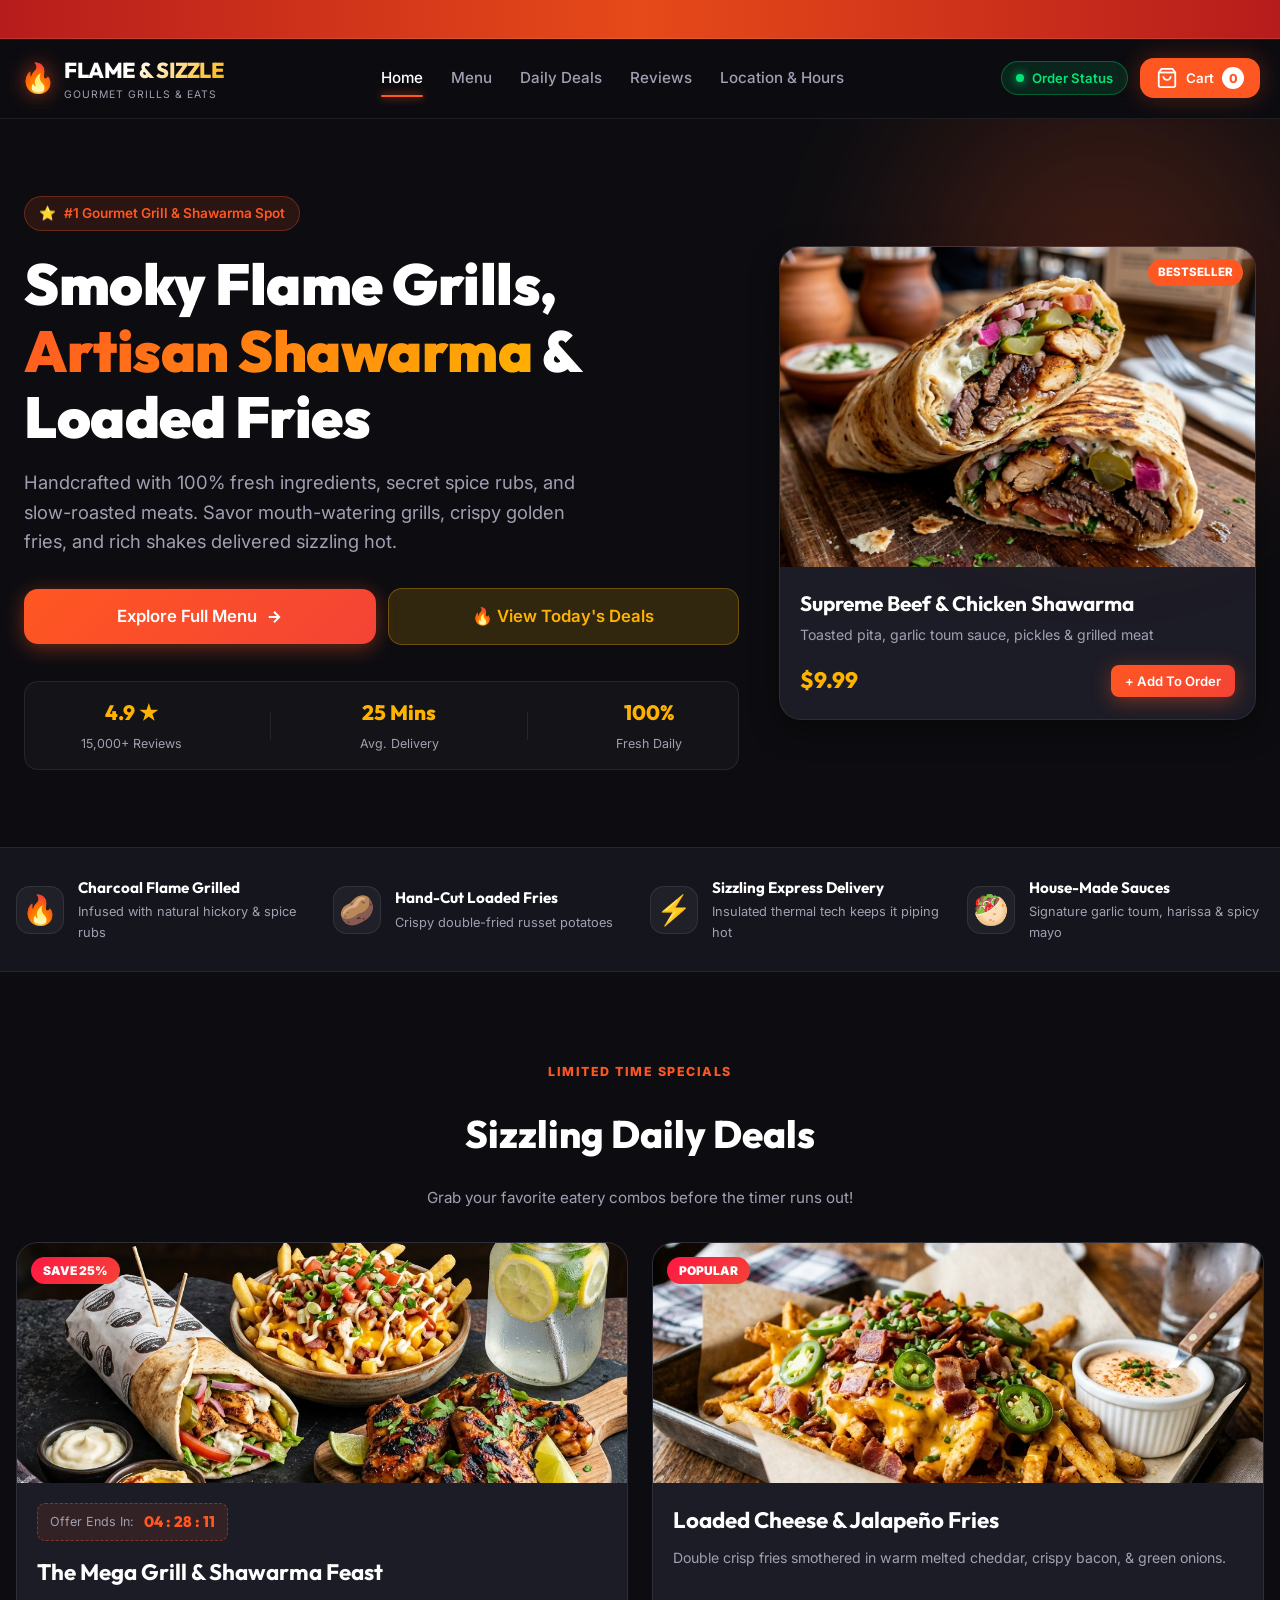
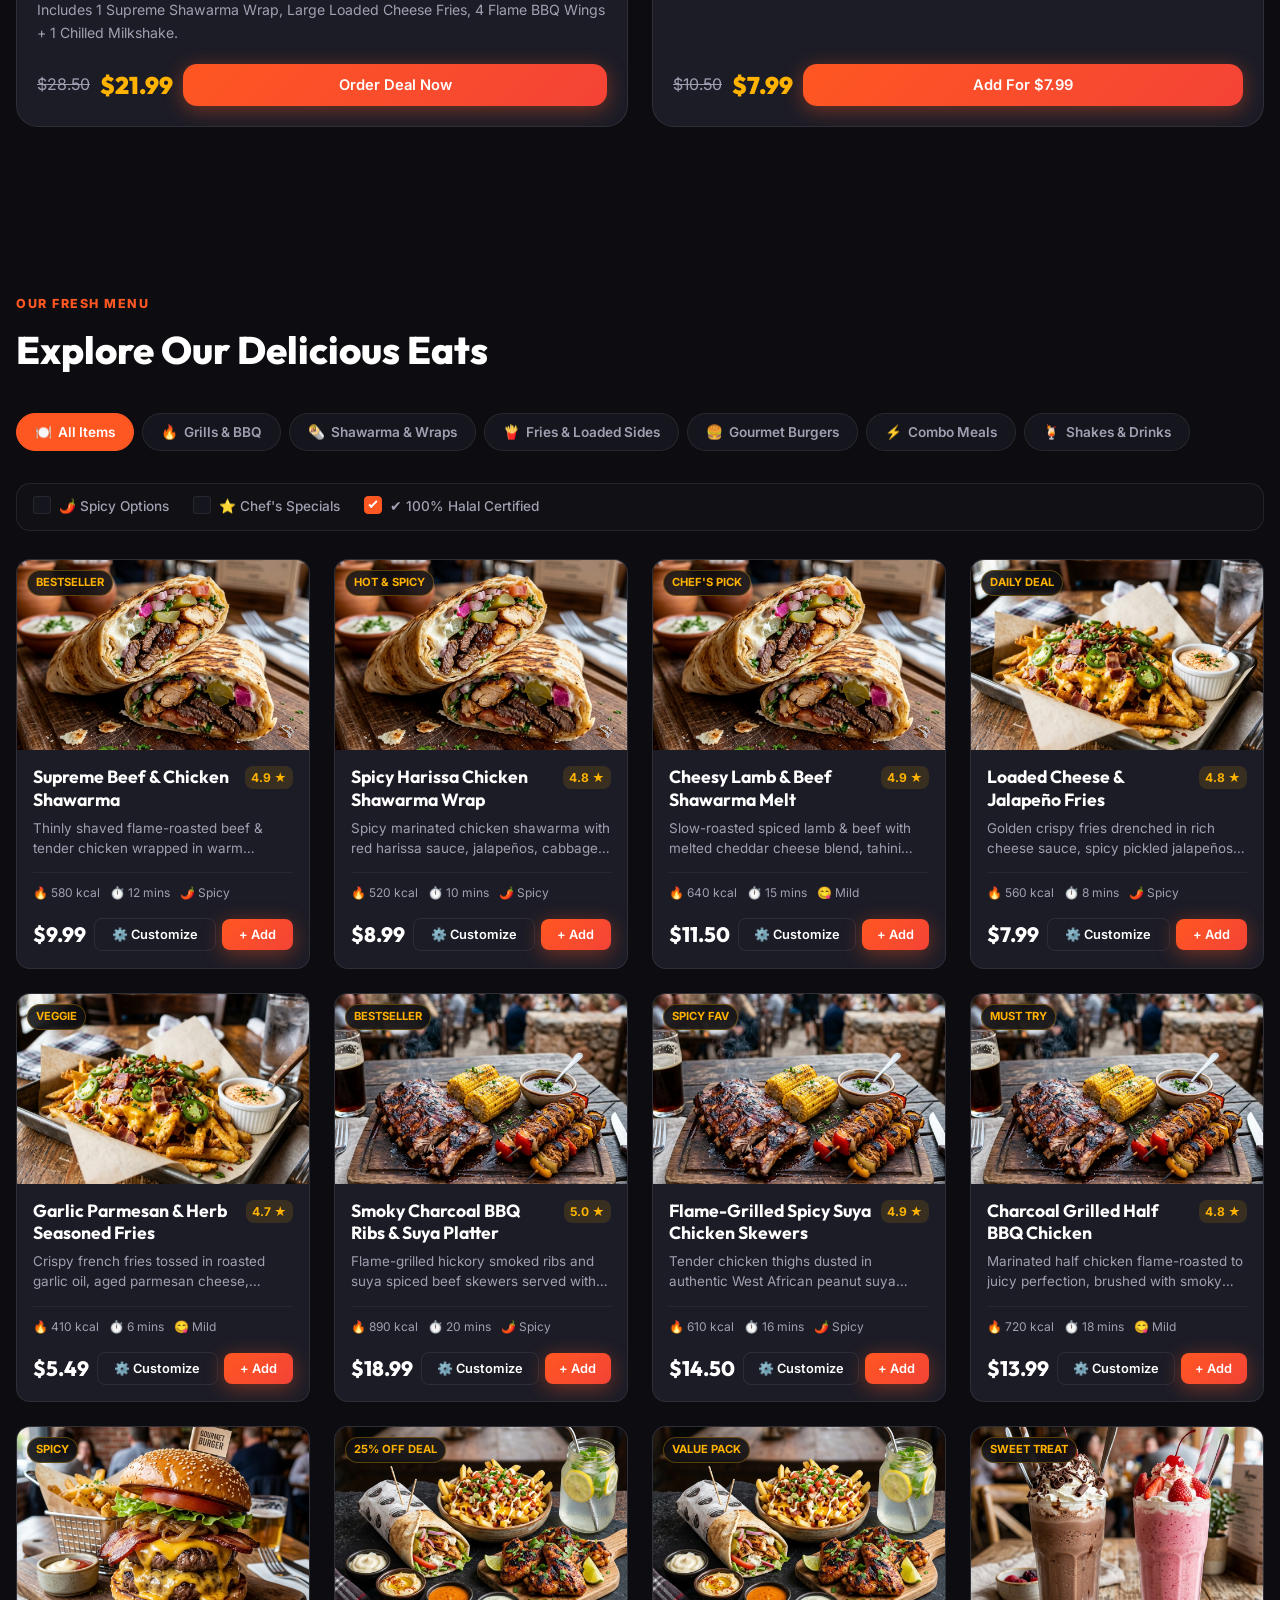
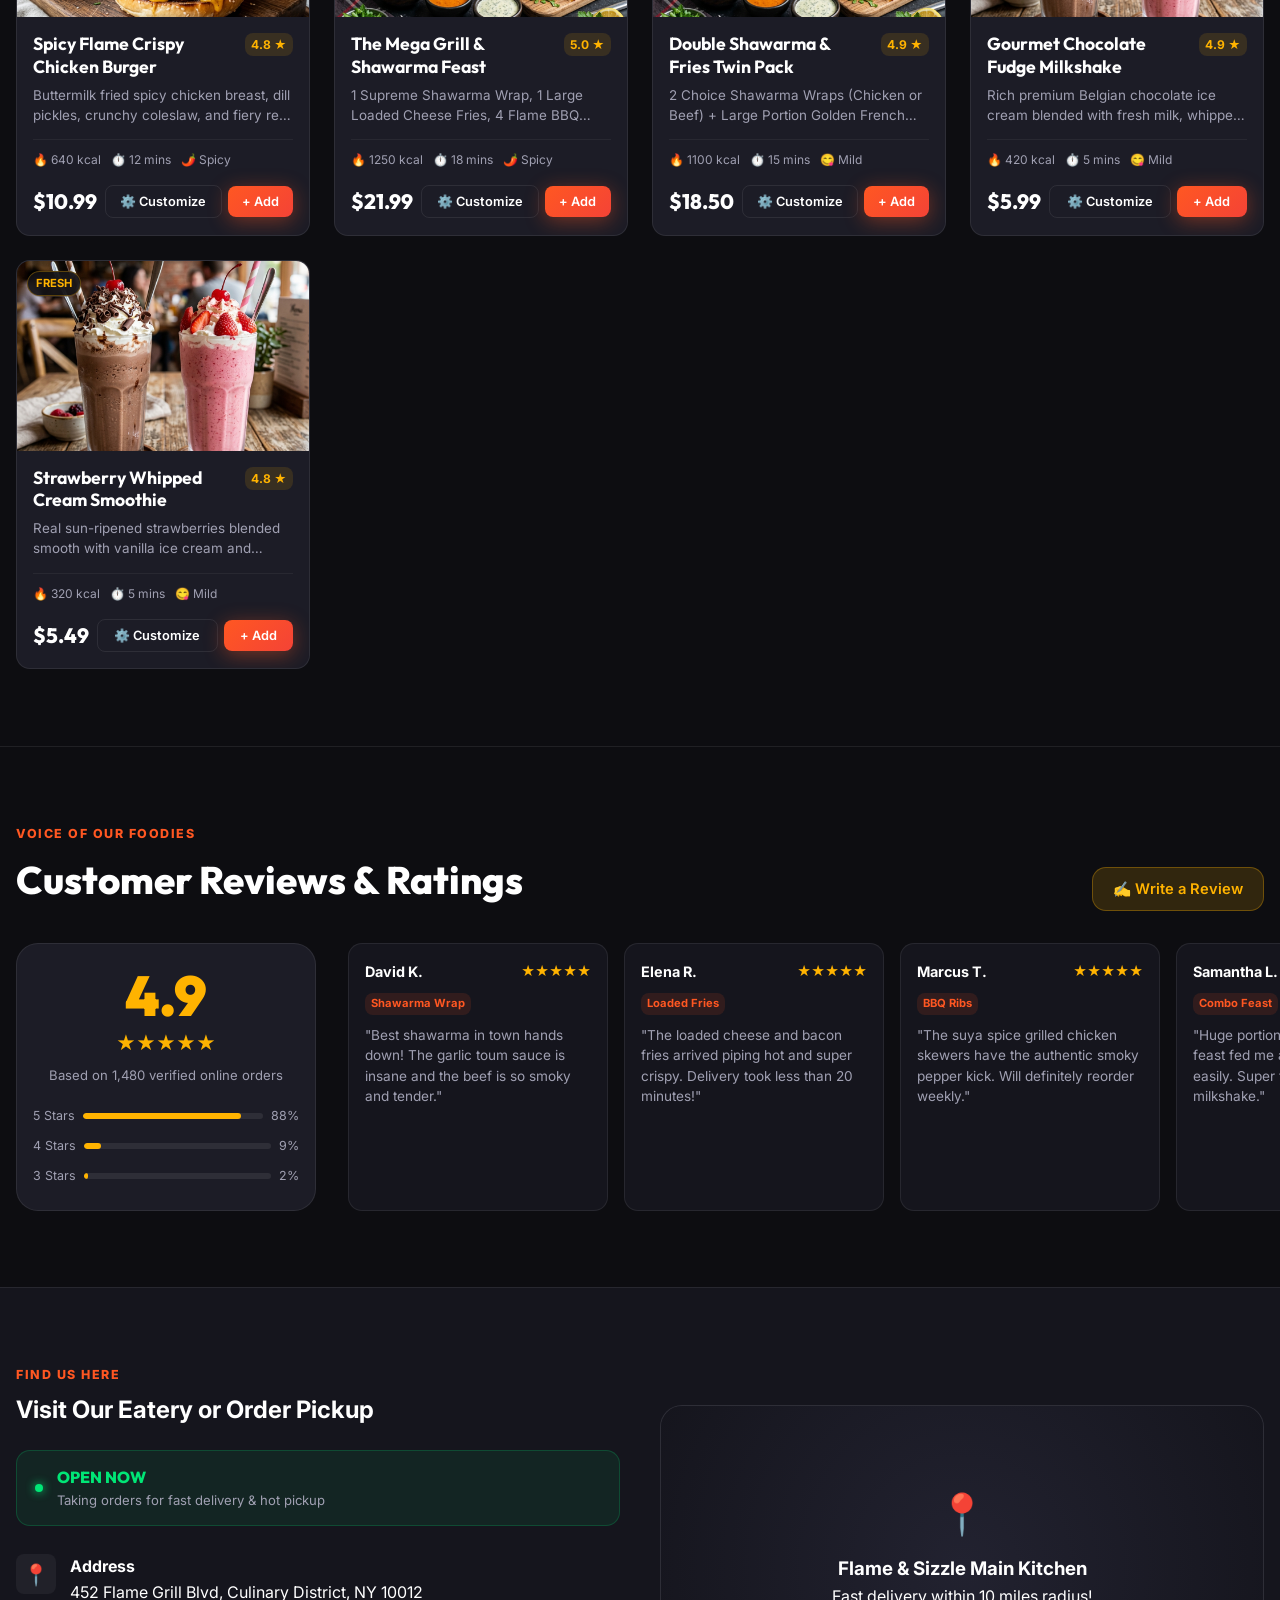
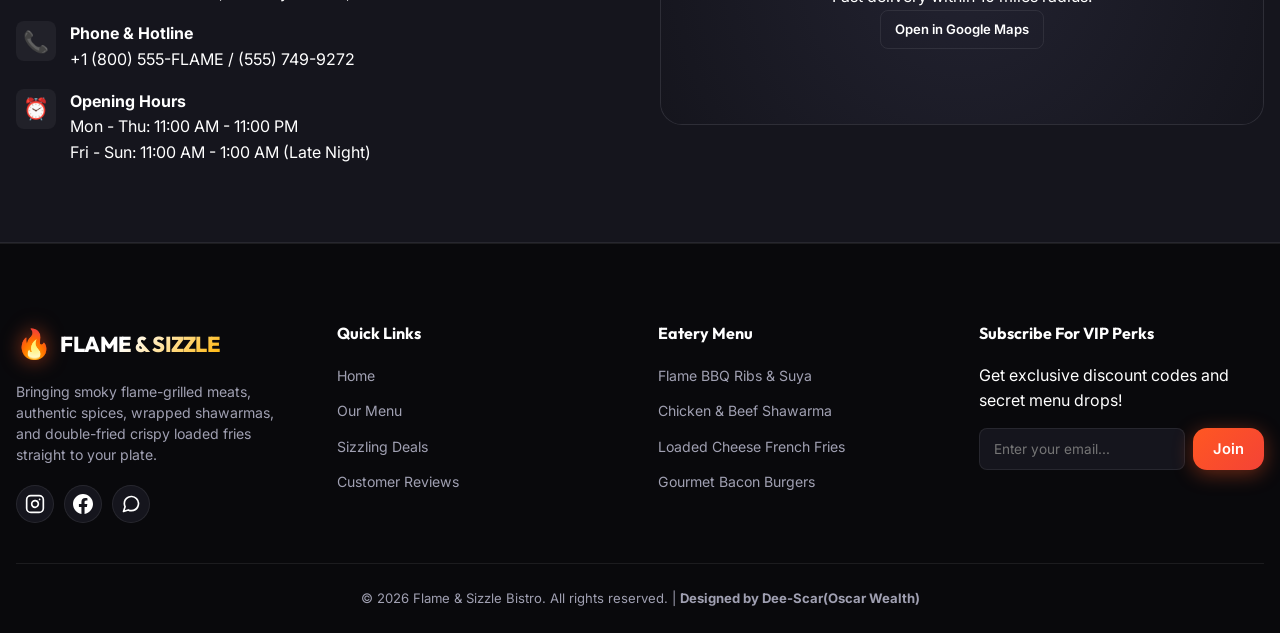
==== commit c94f33cd: "Completely remove all search inputs, search buttons, and search functionality across desktop and mob" ====
--- a/index.html
+++ b/index.html
@@ -45,20 +45,9 @@
                 <a href="#deals" class="nav-link">Daily Deals</a>
                 <a href="#reviews" class="nav-link">Reviews</a>
                 <a href="#location" class="nav-link">Location & Hours</a>
-                <a href="#menu" class="nav-link mobile-only-search" id="mobile-search-btn">
-                    <span>🔍</span> Search Menu
-                </a>
             </nav>
 
             <div class="header-actions">
-                <!-- Expandable Desktop Search -->
-                <div class="nav-search-container" id="nav-search-container">
-                    <button class="icon-btn search-toggle-btn" id="search-btn" aria-label="Toggle Search">
-                        <svg width="20" height="20" viewBox="0 0 24 24" fill="none" stroke="currentColor" stroke-width="2"><circle cx="11" cy="11" r="8"/><line x1="21" y1="21" x2="16.65" y2="16.65"/></svg>
-                    </button>
-                    <input type="text" id="nav-search-input" class="nav-search-input" placeholder="Search menu..." aria-label="Search menu from navbar">
-                </div>
-
                 <button class="tracker-pill-btn" id="open-tracker-btn">
                     <span class="pulse-dot"></span>
                     <span class="pill-text">Order Status</span>
@@ -228,10 +217,6 @@
                 <div>
                     <span class="section-tag">OUR FRESH MENU</span>
                     <h2>Explore Our Delicious Eats</h2>
-                </div>
-                <div class="menu-search-wrapper">
-                    <input type="text" id="menu-search" placeholder="Search shawarma, fries, grills..." aria-label="Search menu">
-                    <svg class="search-icon" width="18" height="18" viewBox="0 0 24 24" fill="none" stroke="currentColor" stroke-width="2"><circle cx="11" cy="11" r="8"/><line x1="21" y1="21" x2="16.65" y2="16.65"/></svg>
                 </div>
             </div>
 
--- a/styles.css
+++ b/styles.css
@@ -2146,43 +2146,6 @@
     color: var(--text-primary);
 }
 
-/* Expandable Desktop Navbar Search */
-.nav-search-container {
-    display: flex;
-    align-items: center;
-    position: relative;
-}
-
-.nav-search-input {
-    width: 0;
-    opacity: 0;
-    padding: 0;
-    border: none;
-    transition: all 0.35s cubic-bezier(0.16, 1, 0.3, 1);
-    background: var(--dark-surface);
-    color: #FFF;
-    border-radius: var(--radius-full);
-    font-size: 0.88rem;
-    outline: none;
-    pointer-events: none;
-}
-
-.nav-search-container.active .nav-search-input {
-    width: 200px;
-    opacity: 1;
-    padding: 8px 14px 8px 36px;
-    border: 1px solid var(--primary);
-    pointer-events: auto;
-}
-
-.nav-search-container.active .search-toggle-btn {
-    position: absolute;
-    left: 4px;
-    z-index: 2;
-    background: transparent;
-    border: none;
-}
-
 /* Graphical Live Order Tracker Progress Bar Widget */
 .tracker-progress-wrapper {
     position: relative;
@@ -2325,23 +2288,4 @@
     font-weight: 600;
 }
 
-.mobile-only-search {
-    display: none !important;
-}
-
-@media (max-width: 768px) {
-    .mobile-only-search {
-        display: flex !important;
-        align-items: center;
-        gap: 8px;
-        color: var(--secondary) !important;
-        font-weight: 700 !important;
-        border-top: 1px solid var(--dark-border);
-        width: 100%;
-        padding-top: 14px !important;
-        margin-top: 6px;
-    }
-    #nav-search-container {
-        display: none !important;
-    }
-}
+}
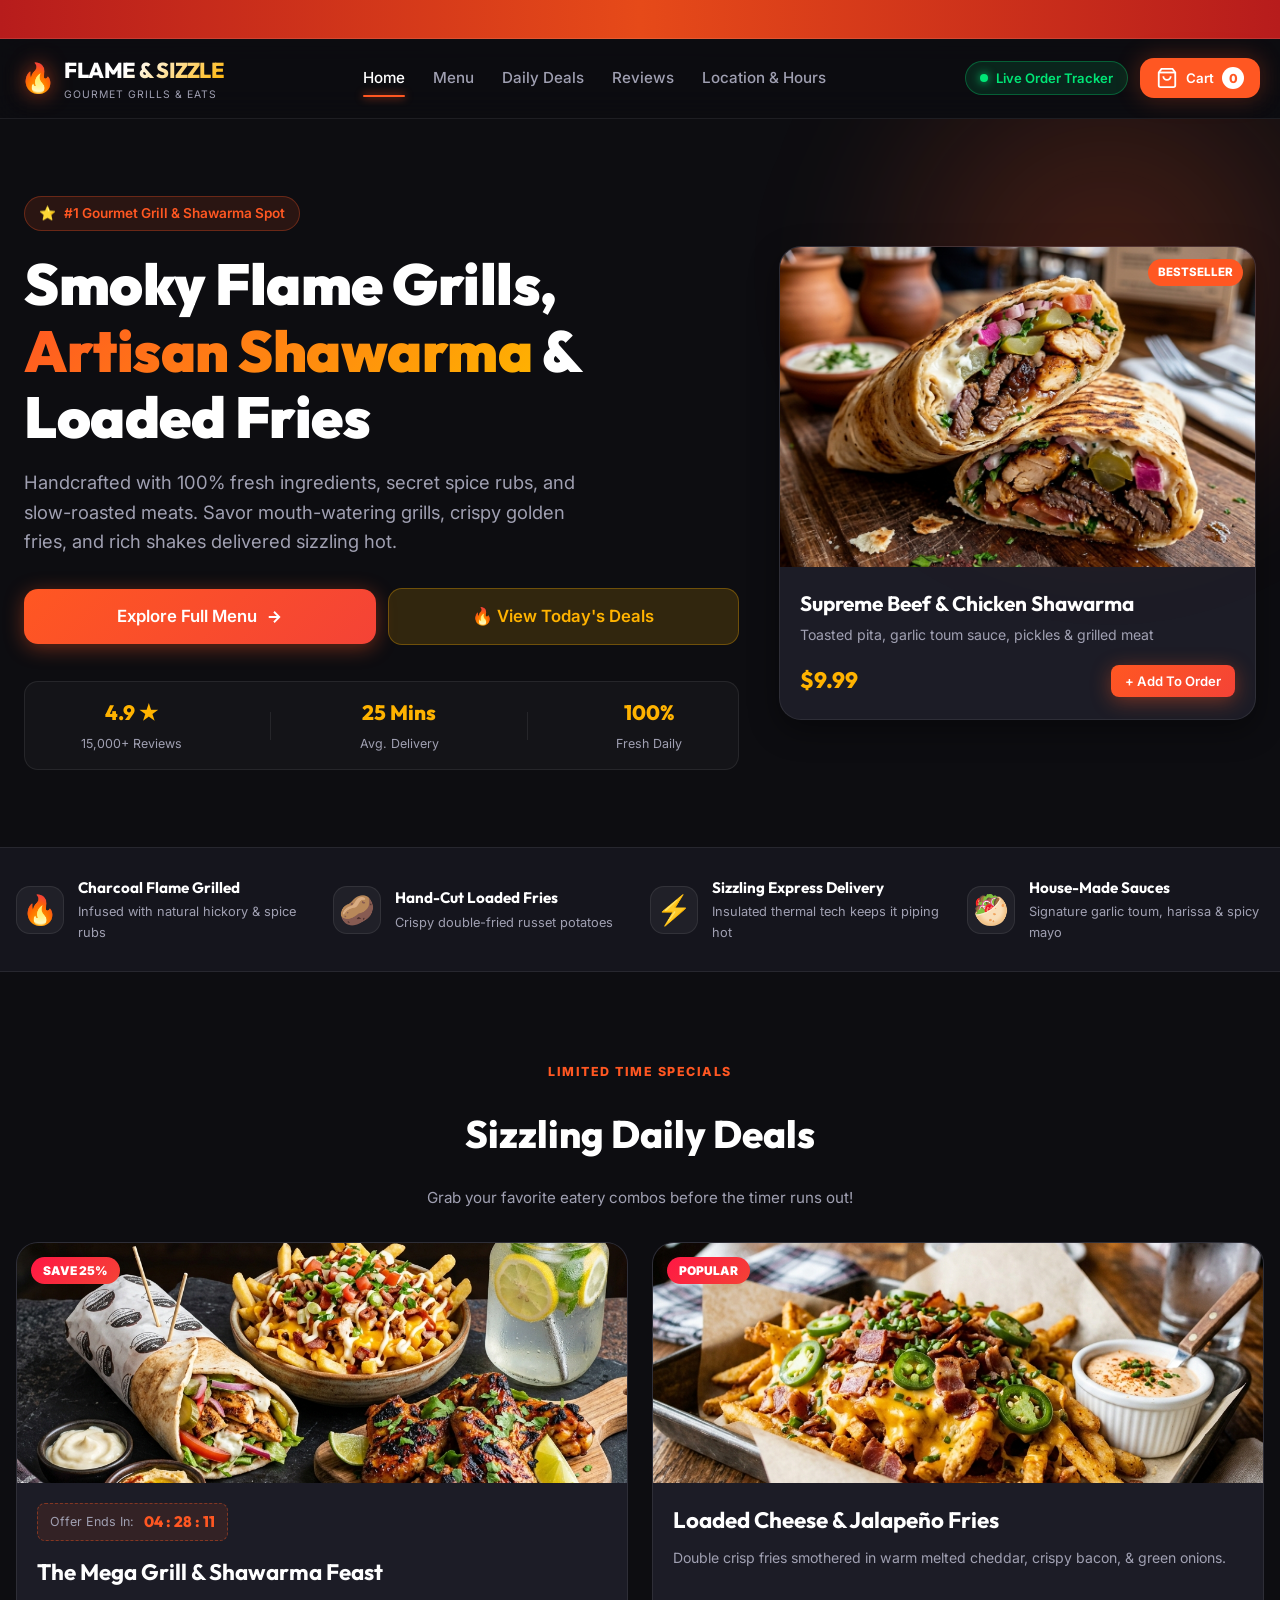
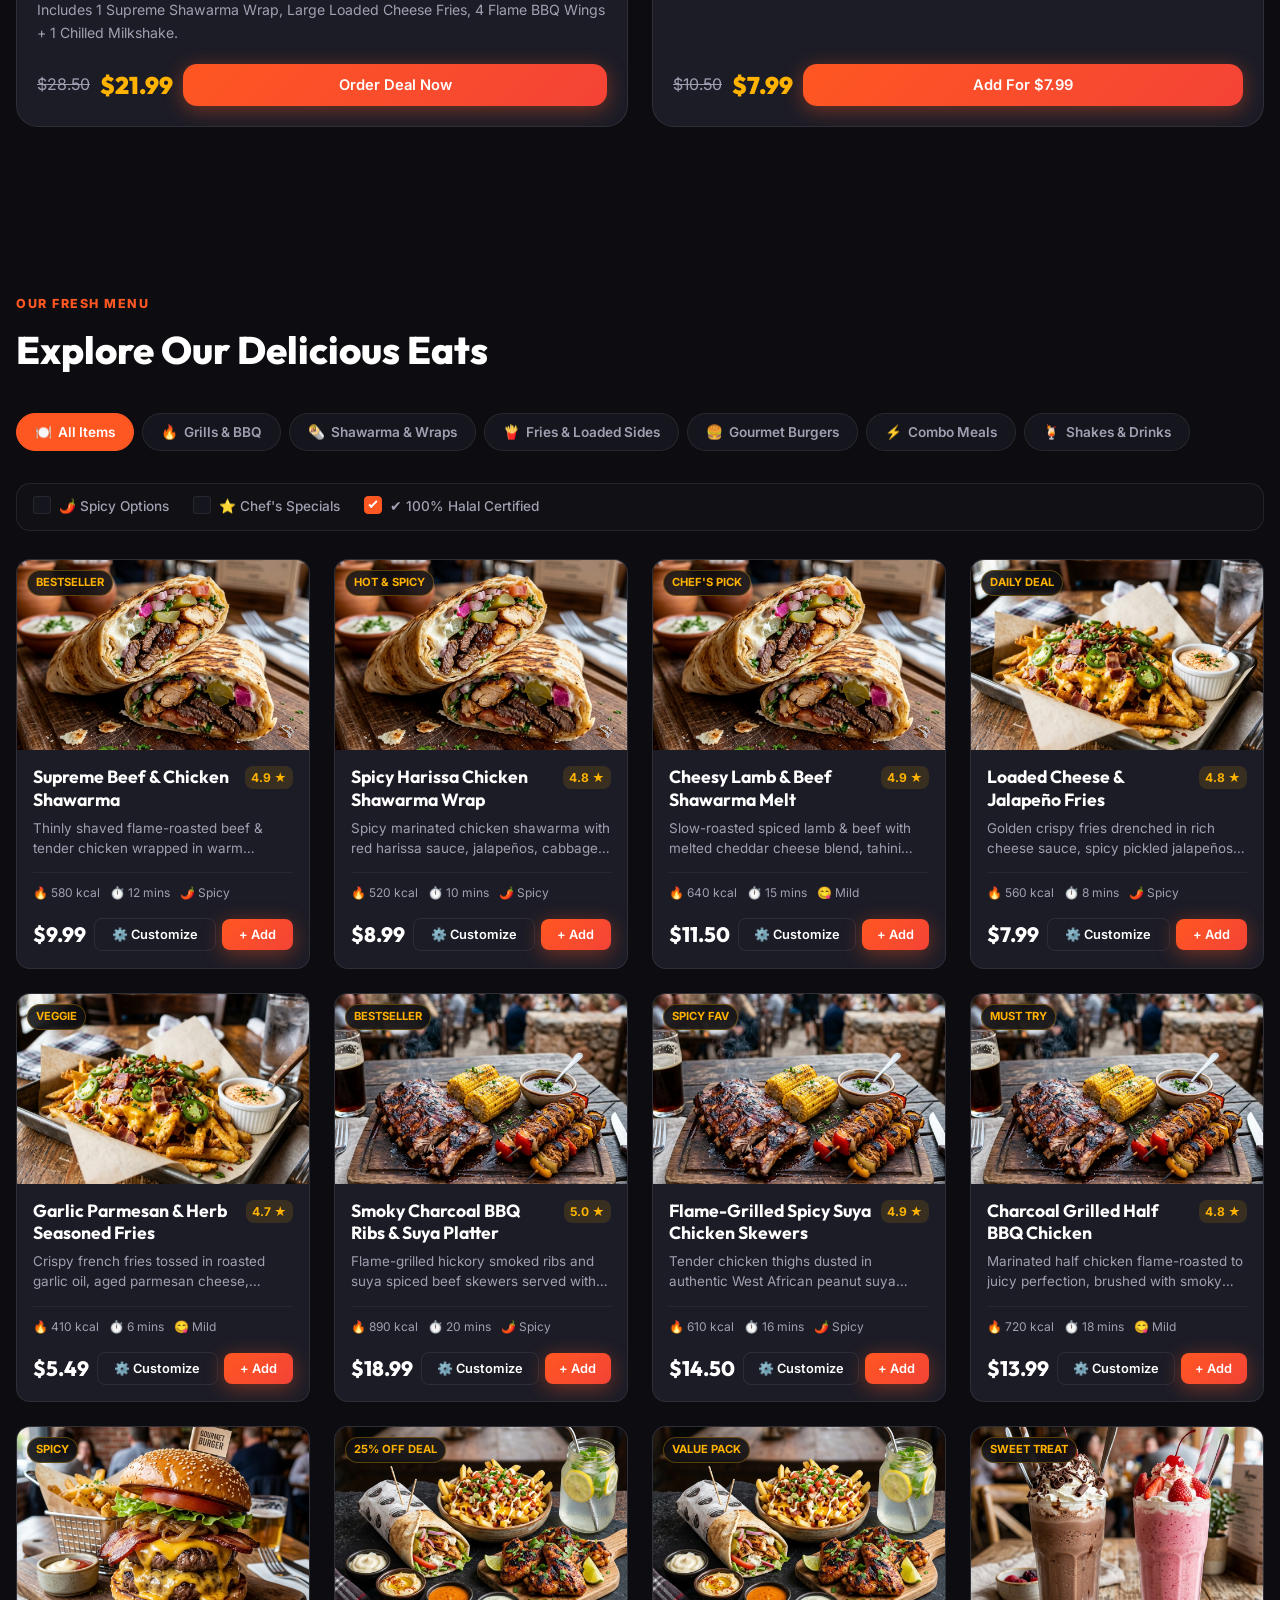
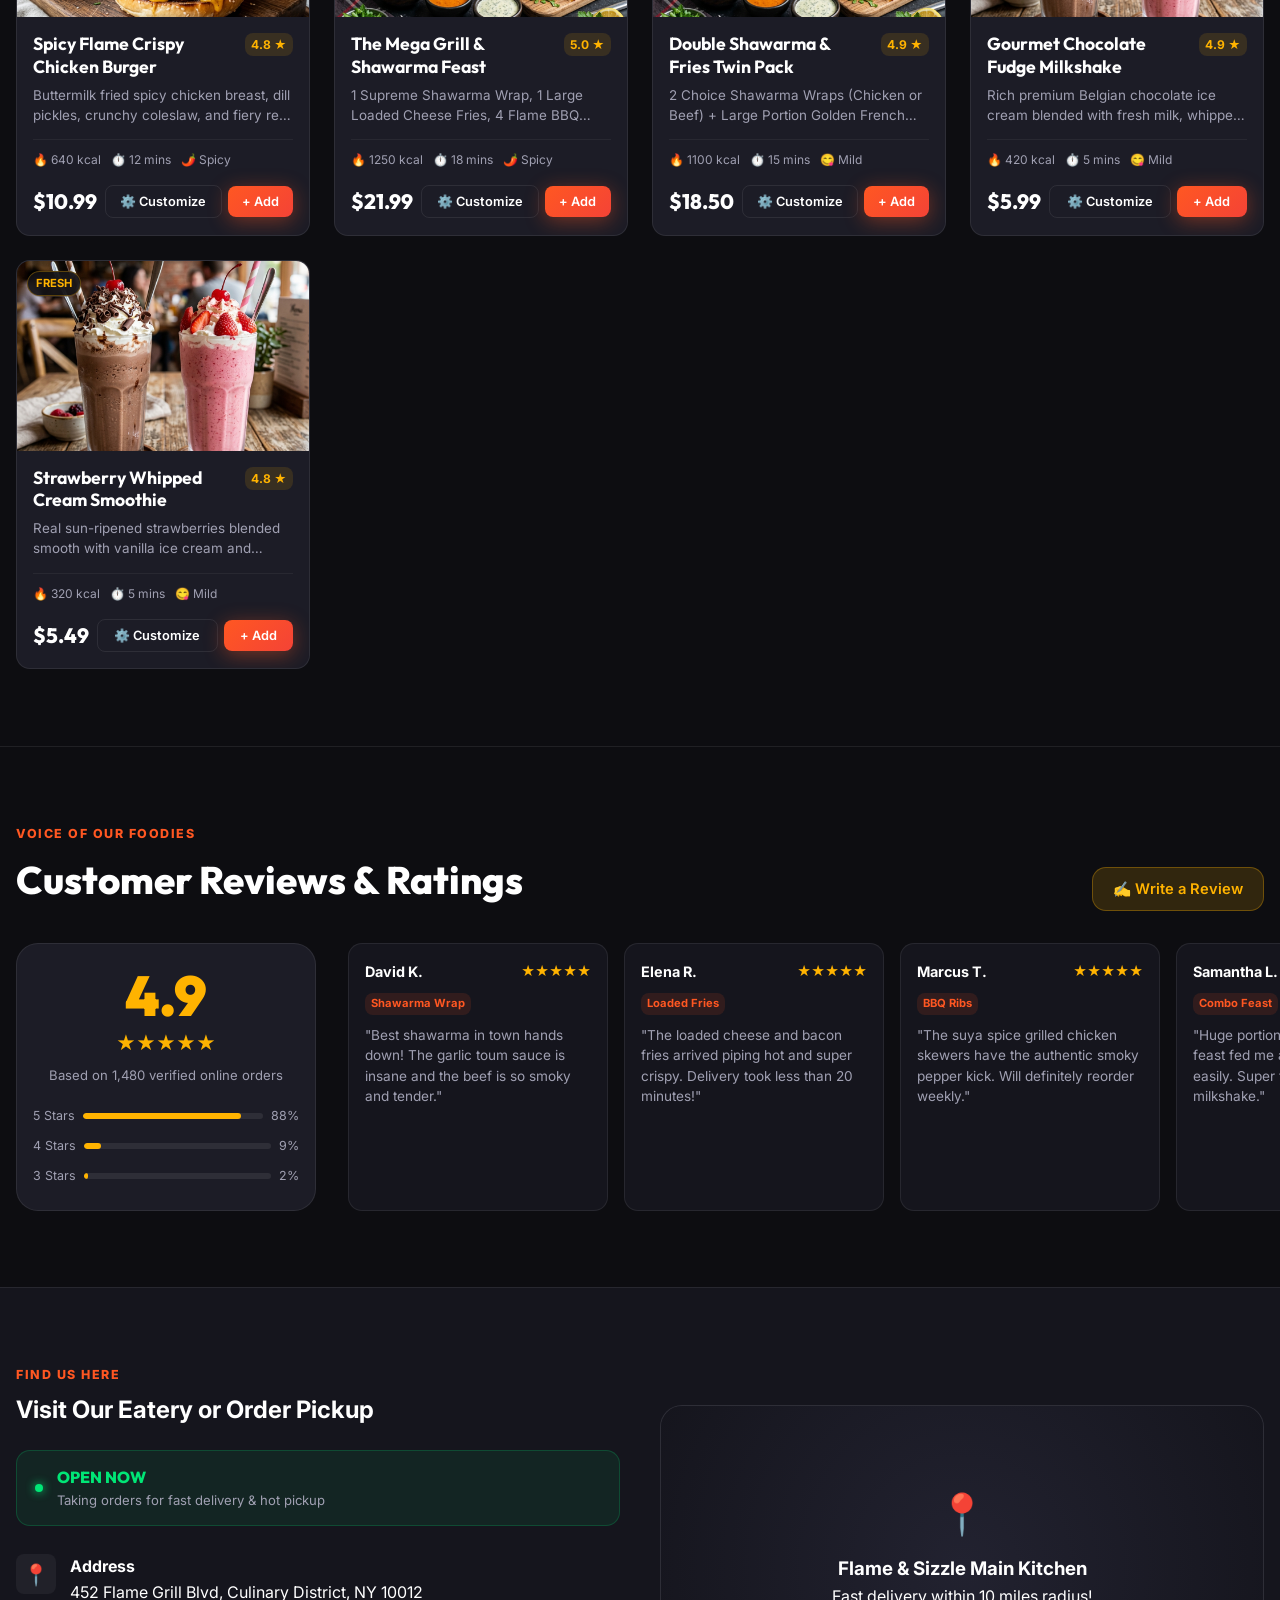
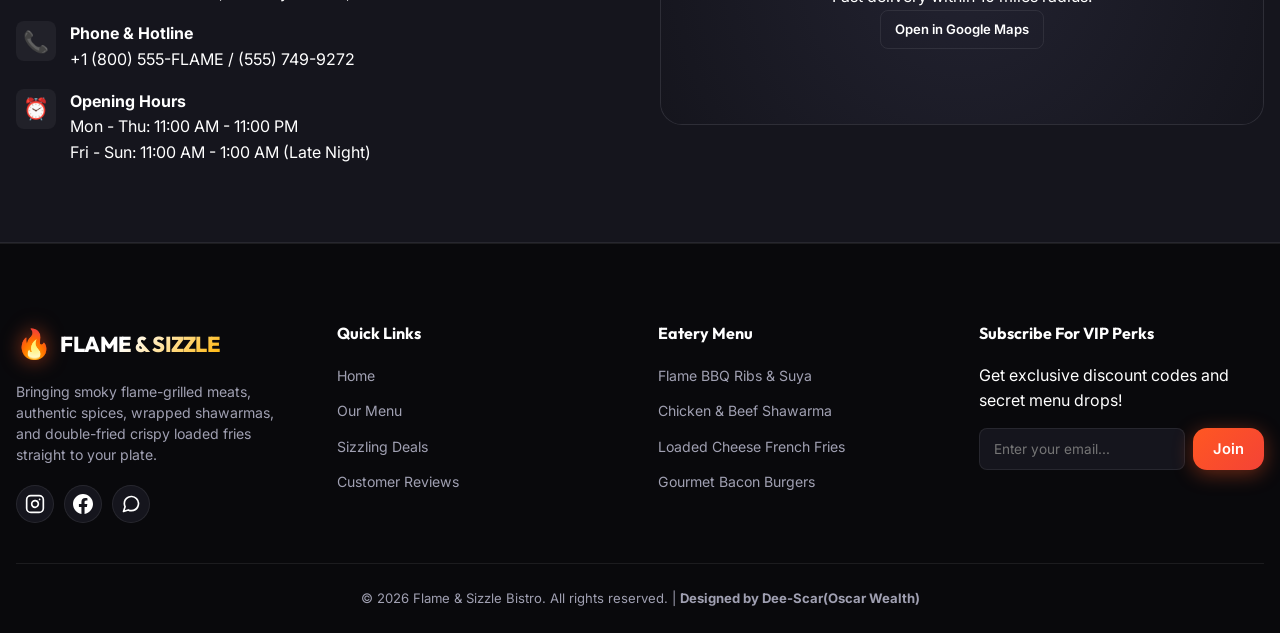
==== commit 5354c2be: "Refine Live Order Tracker navbar pill and mobile responsiveness for real-time progress timeline (Rec" ====
--- a/index.html
+++ b/index.html
@@ -48,9 +48,9 @@
             </nav>
 
             <div class="header-actions">
-                <button class="tracker-pill-btn" id="open-tracker-btn">
+                <button class="tracker-pill-btn" id="open-tracker-btn" aria-label="Open Live Order Tracker">
                     <span class="pulse-dot"></span>
-                    <span class="pill-text">Order Status</span>
+                    <span class="pill-text">Live Order Tracker</span>
                 </button>
 
                 <button class="cart-btn" id="cart-toggle-btn" aria-label="View Shopping Cart">
--- a/styles.css
+++ b/styles.css
@@ -2241,6 +2241,22 @@
     color: var(--primary);
 }
 
+@media (max-width: 480px) {
+    .tracker-progress-bar-bg {
+        left: 25px;
+        right: 25px;
+        top: 18px;
+    }
+    .tracker-node {
+        width: 36px;
+        height: 36px;
+        font-size: 0.95rem;
+    }
+    .tracker-node-label {
+        font-size: 0.65rem;
+    }
+}
+
 /* Driver Card */
 .driver-card {
     display: flex;
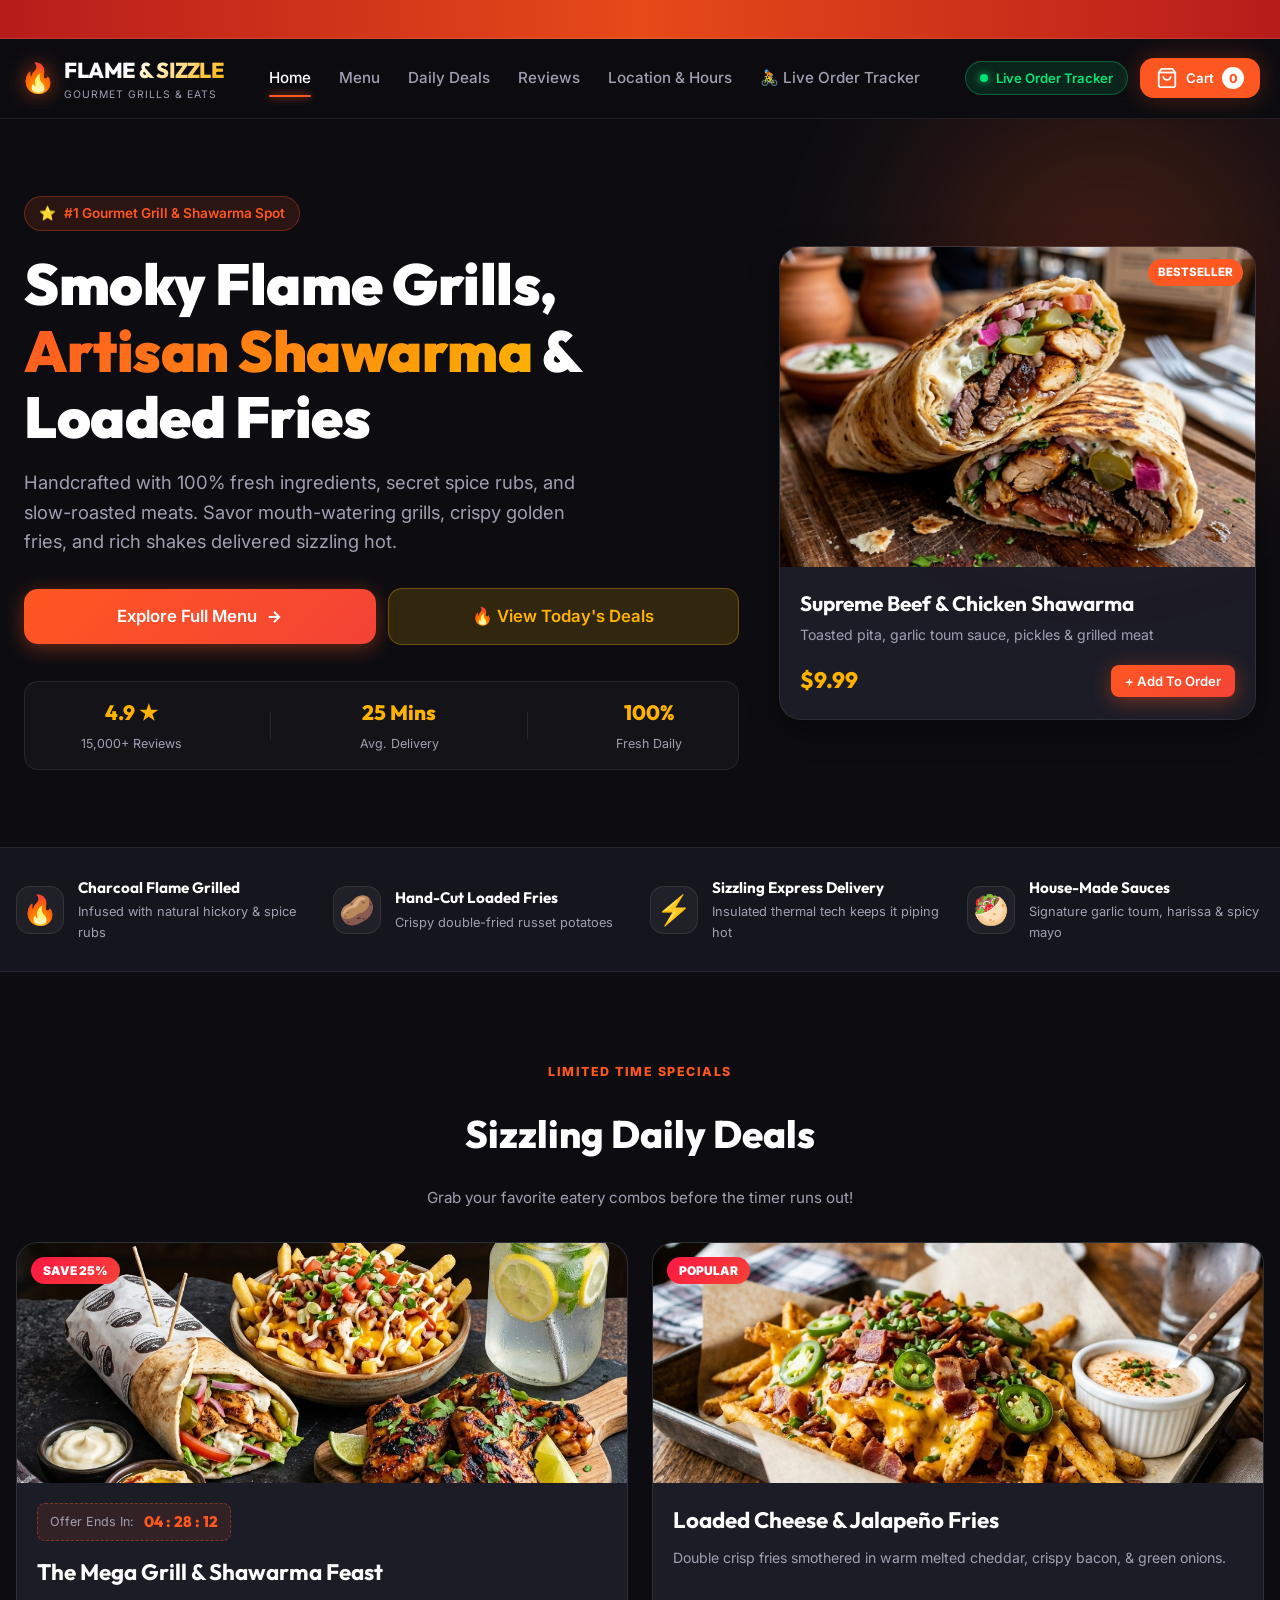
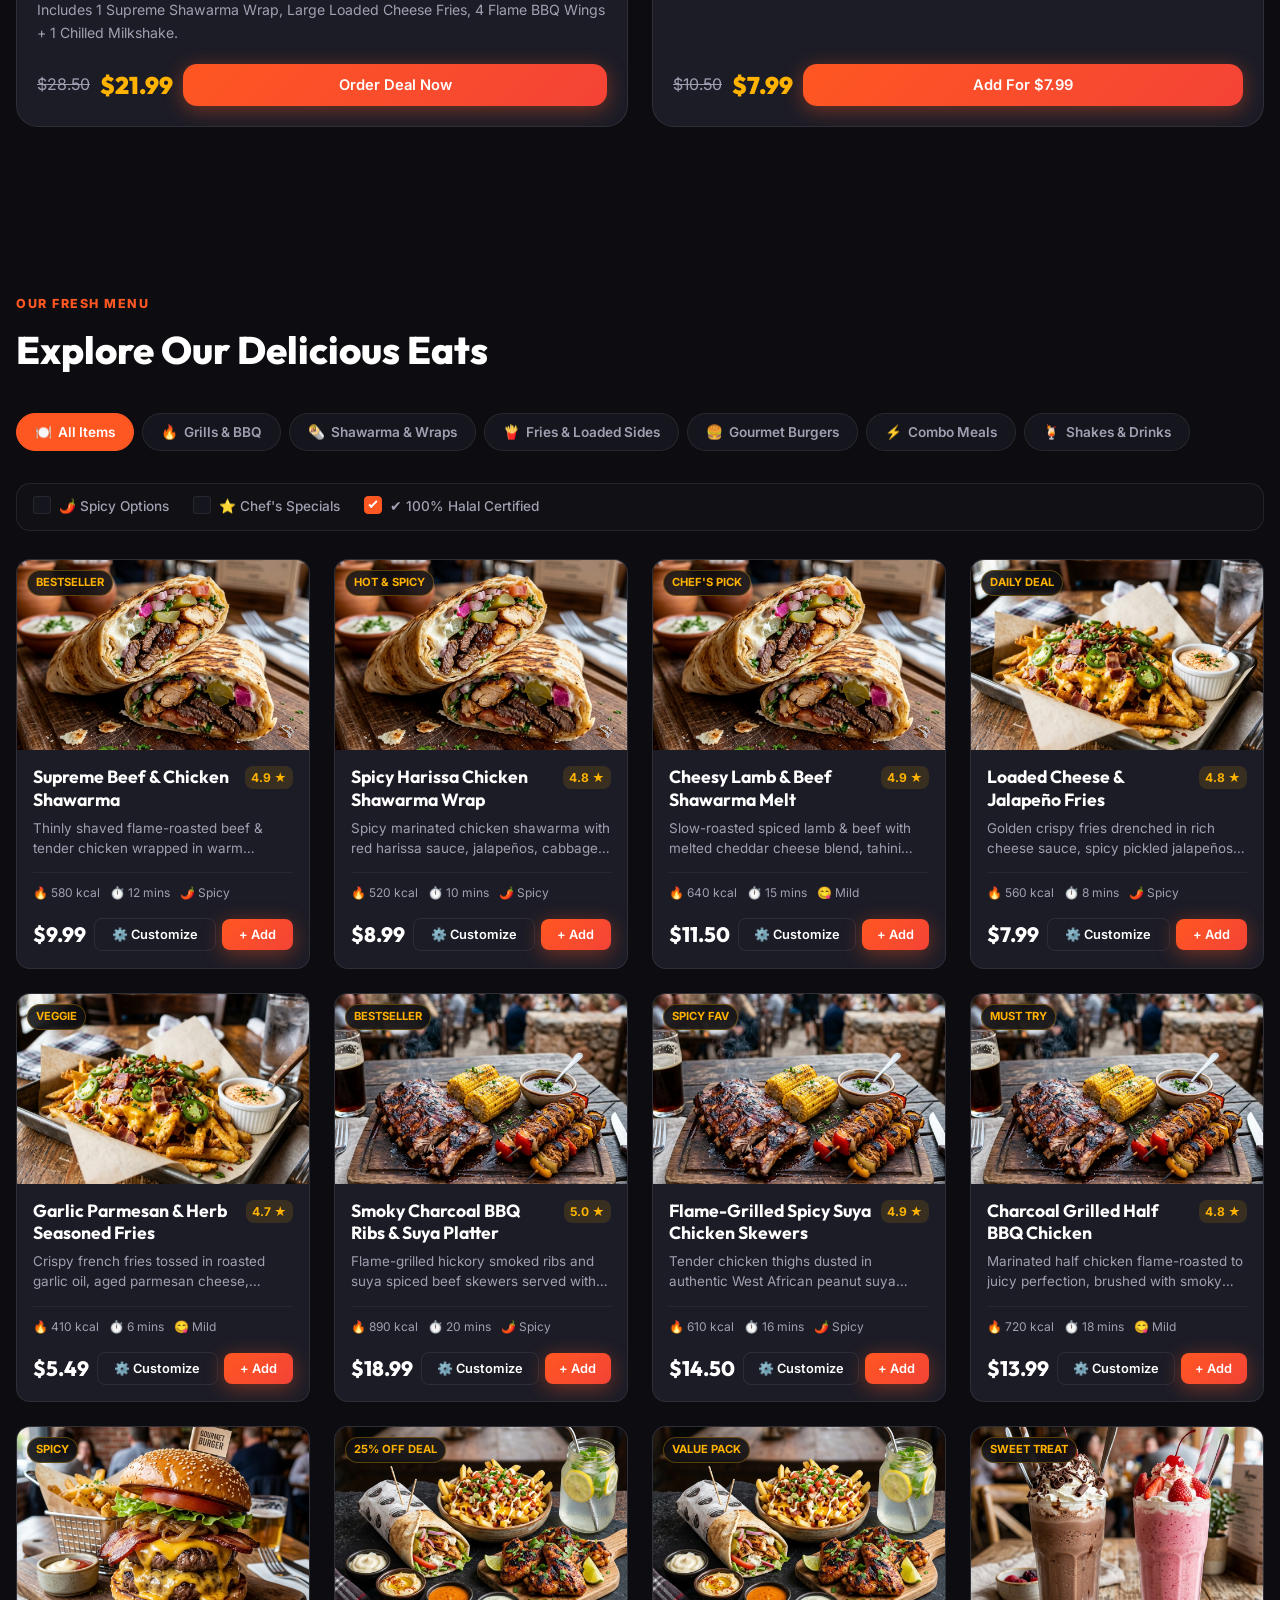
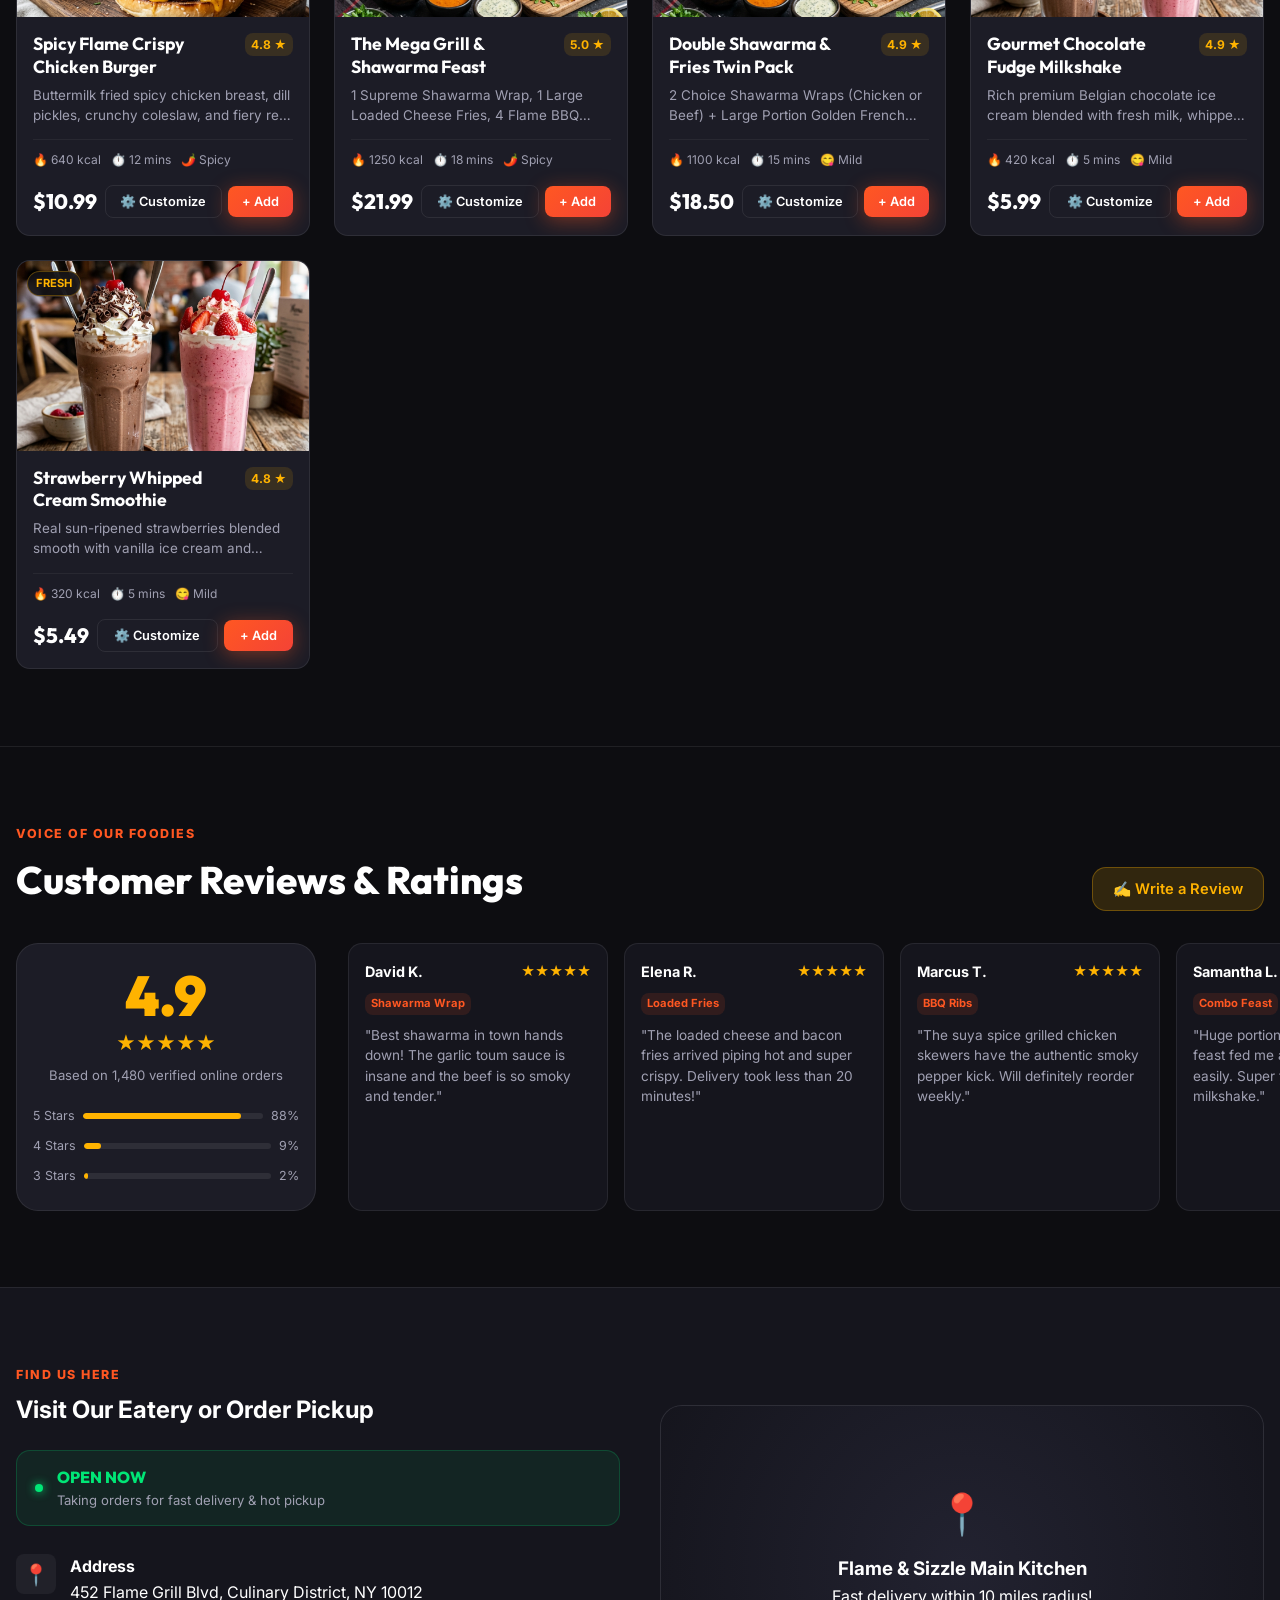
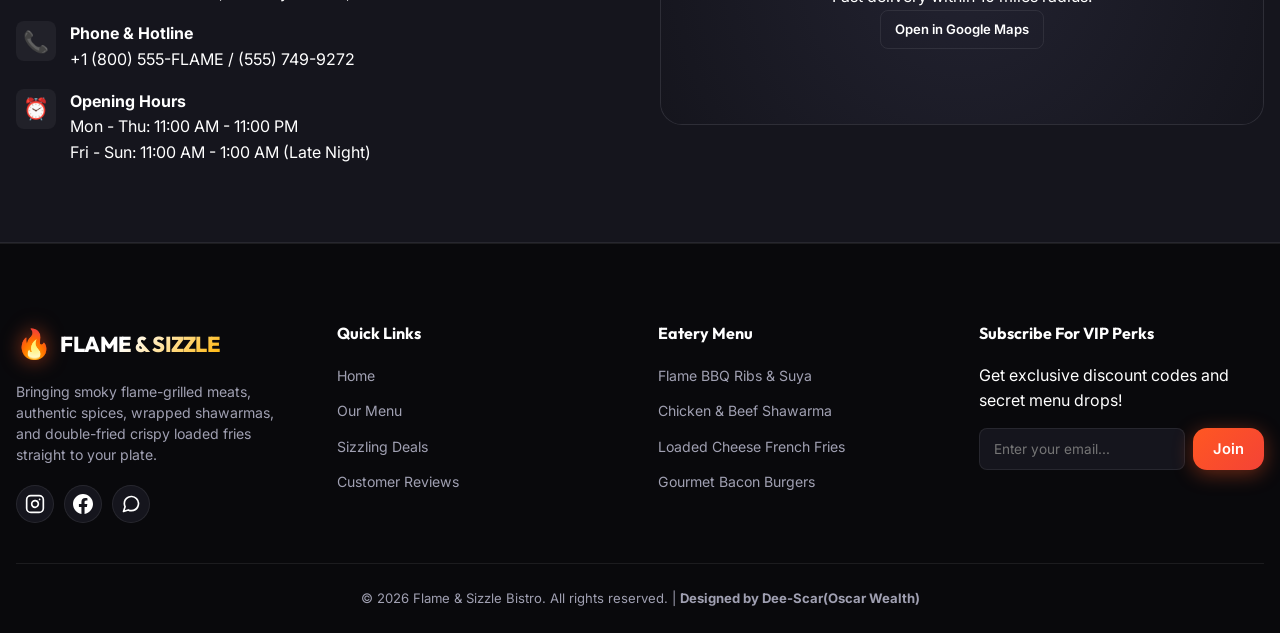
==== commit 123b3c5e: "Fix Live Order Tracker button clickability, pointer events, and mobile dropdown accessibility" ====
--- a/index.html
+++ b/index.html
@@ -45,6 +45,9 @@
                 <a href="#deals" class="nav-link">Daily Deals</a>
                 <a href="#reviews" class="nav-link">Reviews</a>
                 <a href="#location" class="nav-link">Location & Hours</a>
+                <a href="#" class="nav-link mobile-tracker-link" id="mobile-tracker-menu-btn">
+                    🚴 Live Order Tracker
+                </a>
             </nav>
 
             <div class="header-actions">
--- a/styles.css
+++ b/styles.css
@@ -337,10 +337,17 @@
     font-weight: 600;
     transition: var(--transition-fast);
     white-space: nowrap;
+    cursor: pointer;
+    user-select: none;
+}
+
+.tracker-pill-btn * {
+    pointer-events: none;
 }
 
 .tracker-pill-btn:hover {
-    background: rgba(0, 230, 118, 0.2);
+    background: rgba(0, 230, 118, 0.25);
+    transform: translateY(-1px);
 }
 
 .pulse-dot {
@@ -1948,11 +1955,20 @@
     .hamburger-menu.active span:nth-child(3) {
         transform: rotate(-45deg) translate(5px, -5px);
     }
-    .tracker-pill-btn .pill-text {
-        display: none;
-    }
     .tracker-pill-btn {
-        padding: 6px 10px;
+        padding: 6px 12px;
+        font-size: 0.75rem;
+    }
+    .mobile-tracker-link {
+        display: flex !important;
+        align-items: center;
+        gap: 8px;
+        color: #00E676 !important;
+        font-weight: 700 !important;
+        border-top: 1px solid var(--dark-border);
+        width: 100%;
+        padding-top: 14px !important;
+        margin-top: 6px;
     }
     .cart-label {
         display: none;
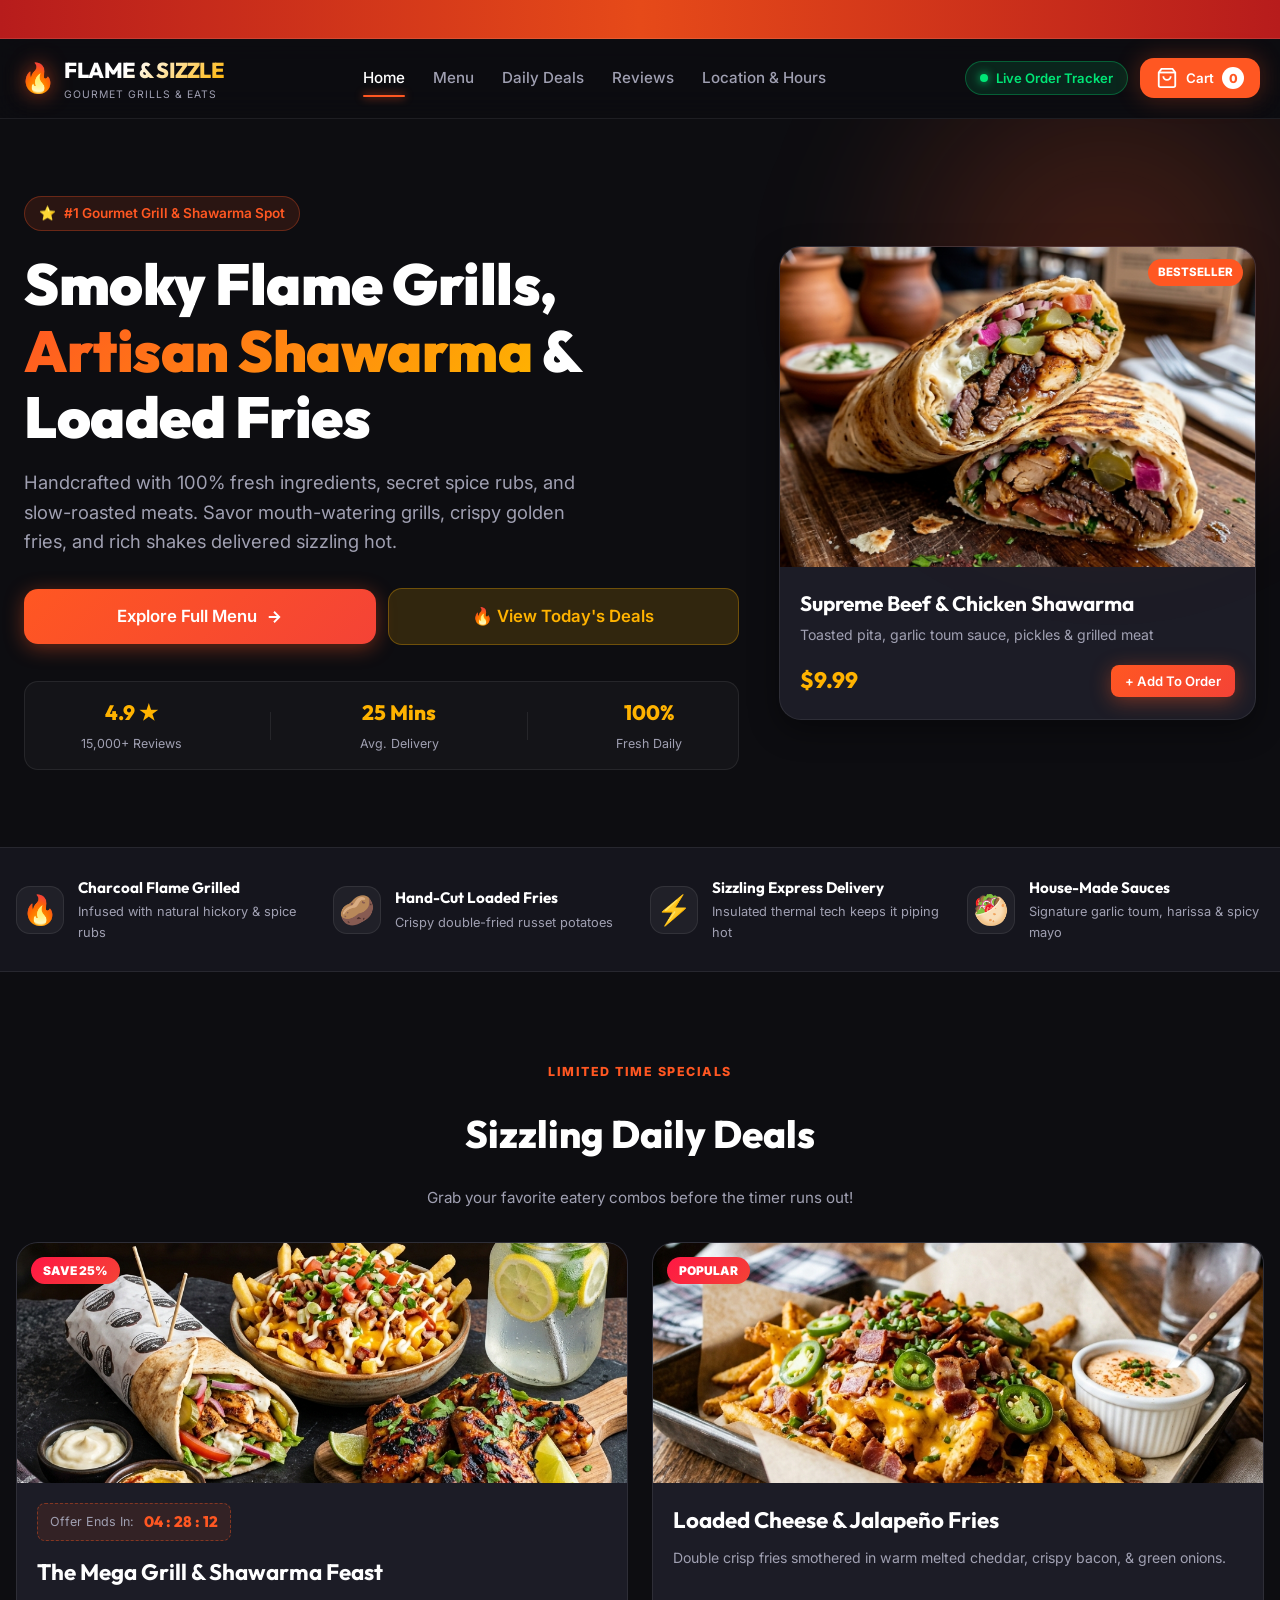
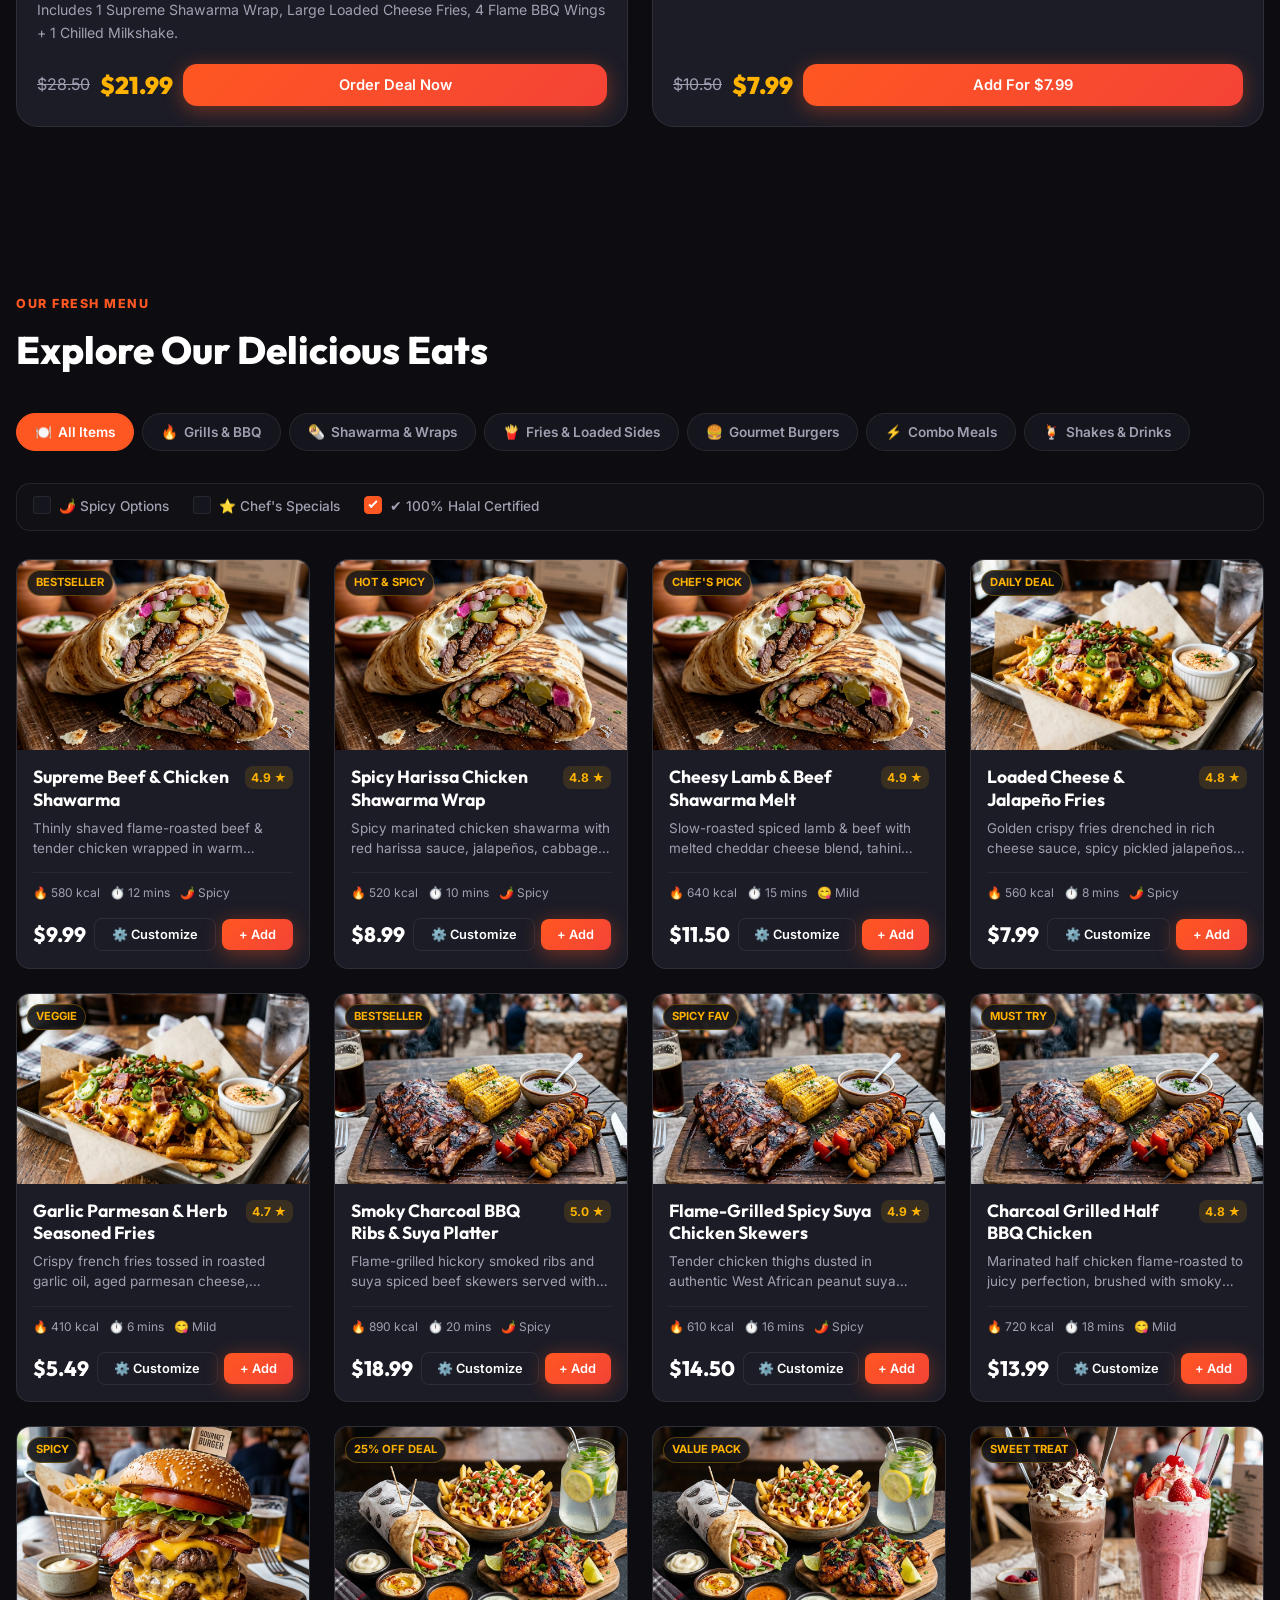
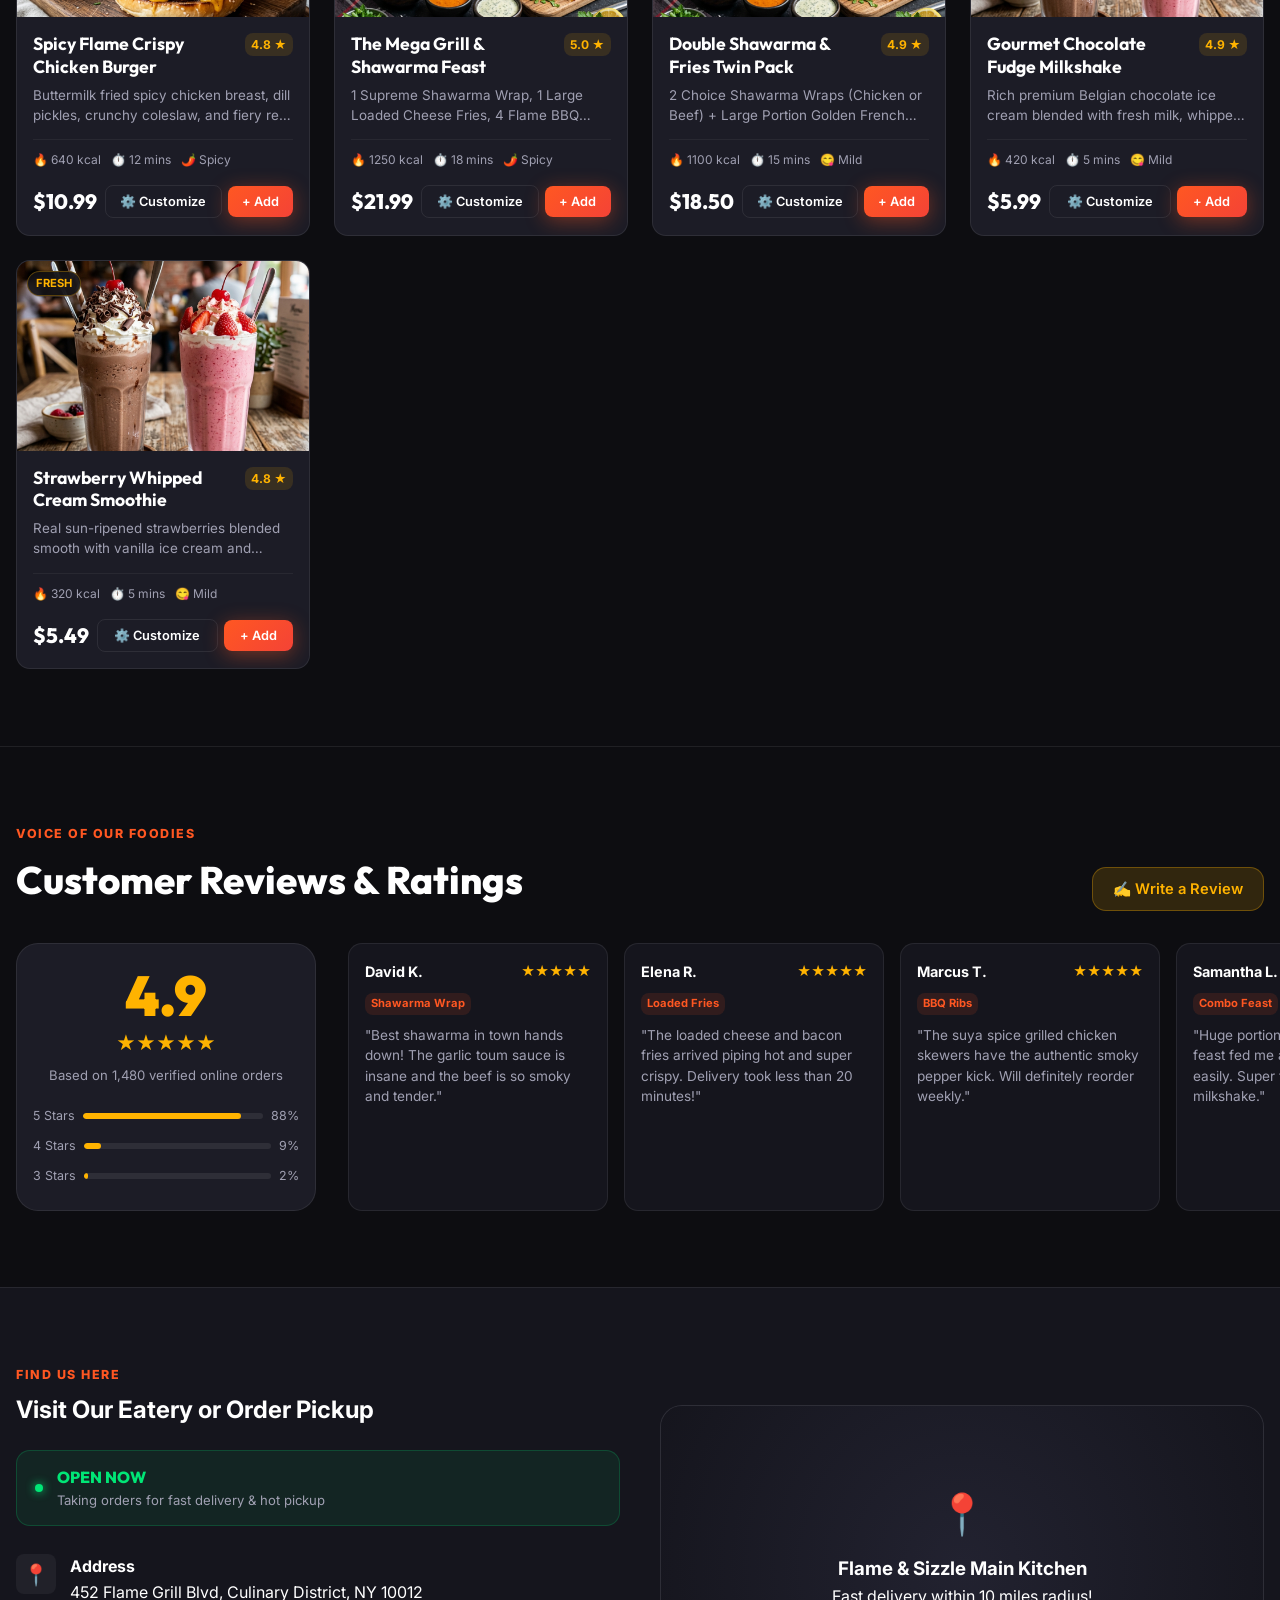
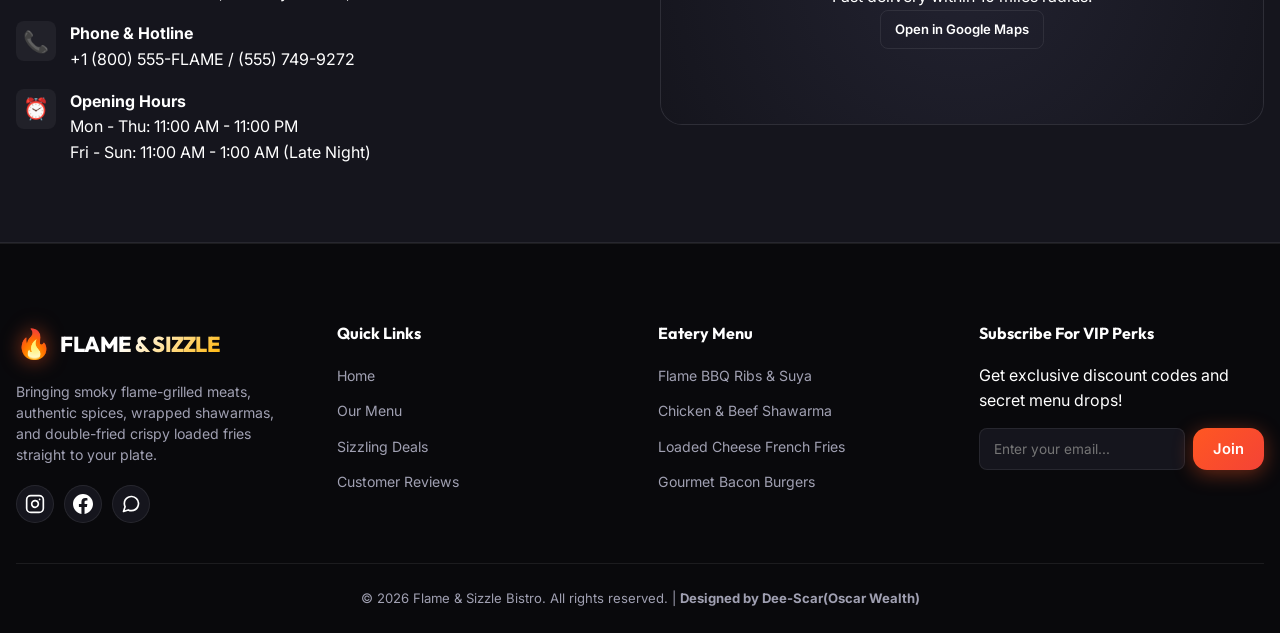
==== commit 85759f12: "Revert "Fix Live Order Tracker button clickability, pointer events, and mobile dropdown accessibilit" ====
--- a/index.html
+++ b/index.html
@@ -45,9 +45,6 @@
                 <a href="#deals" class="nav-link">Daily Deals</a>
                 <a href="#reviews" class="nav-link">Reviews</a>
                 <a href="#location" class="nav-link">Location & Hours</a>
-                <a href="#" class="nav-link mobile-tracker-link" id="mobile-tracker-menu-btn">
-                    🚴 Live Order Tracker
-                </a>
             </nav>
 
             <div class="header-actions">
--- a/styles.css
+++ b/styles.css
@@ -337,17 +337,10 @@
     font-weight: 600;
     transition: var(--transition-fast);
     white-space: nowrap;
-    cursor: pointer;
-    user-select: none;
-}
-
-.tracker-pill-btn * {
-    pointer-events: none;
 }
 
 .tracker-pill-btn:hover {
-    background: rgba(0, 230, 118, 0.25);
-    transform: translateY(-1px);
+    background: rgba(0, 230, 118, 0.2);
 }
 
 .pulse-dot {
@@ -1955,20 +1948,11 @@
     .hamburger-menu.active span:nth-child(3) {
         transform: rotate(-45deg) translate(5px, -5px);
     }
+    .tracker-pill-btn .pill-text {
+        display: none;
+    }
     .tracker-pill-btn {
-        padding: 6px 12px;
-        font-size: 0.75rem;
-    }
-    .mobile-tracker-link {
-        display: flex !important;
-        align-items: center;
-        gap: 8px;
-        color: #00E676 !important;
-        font-weight: 700 !important;
-        border-top: 1px solid var(--dark-border);
-        width: 100%;
-        padding-top: 14px !important;
-        margin-top: 6px;
+        padding: 6px 10px;
     }
     .cart-label {
         display: none;
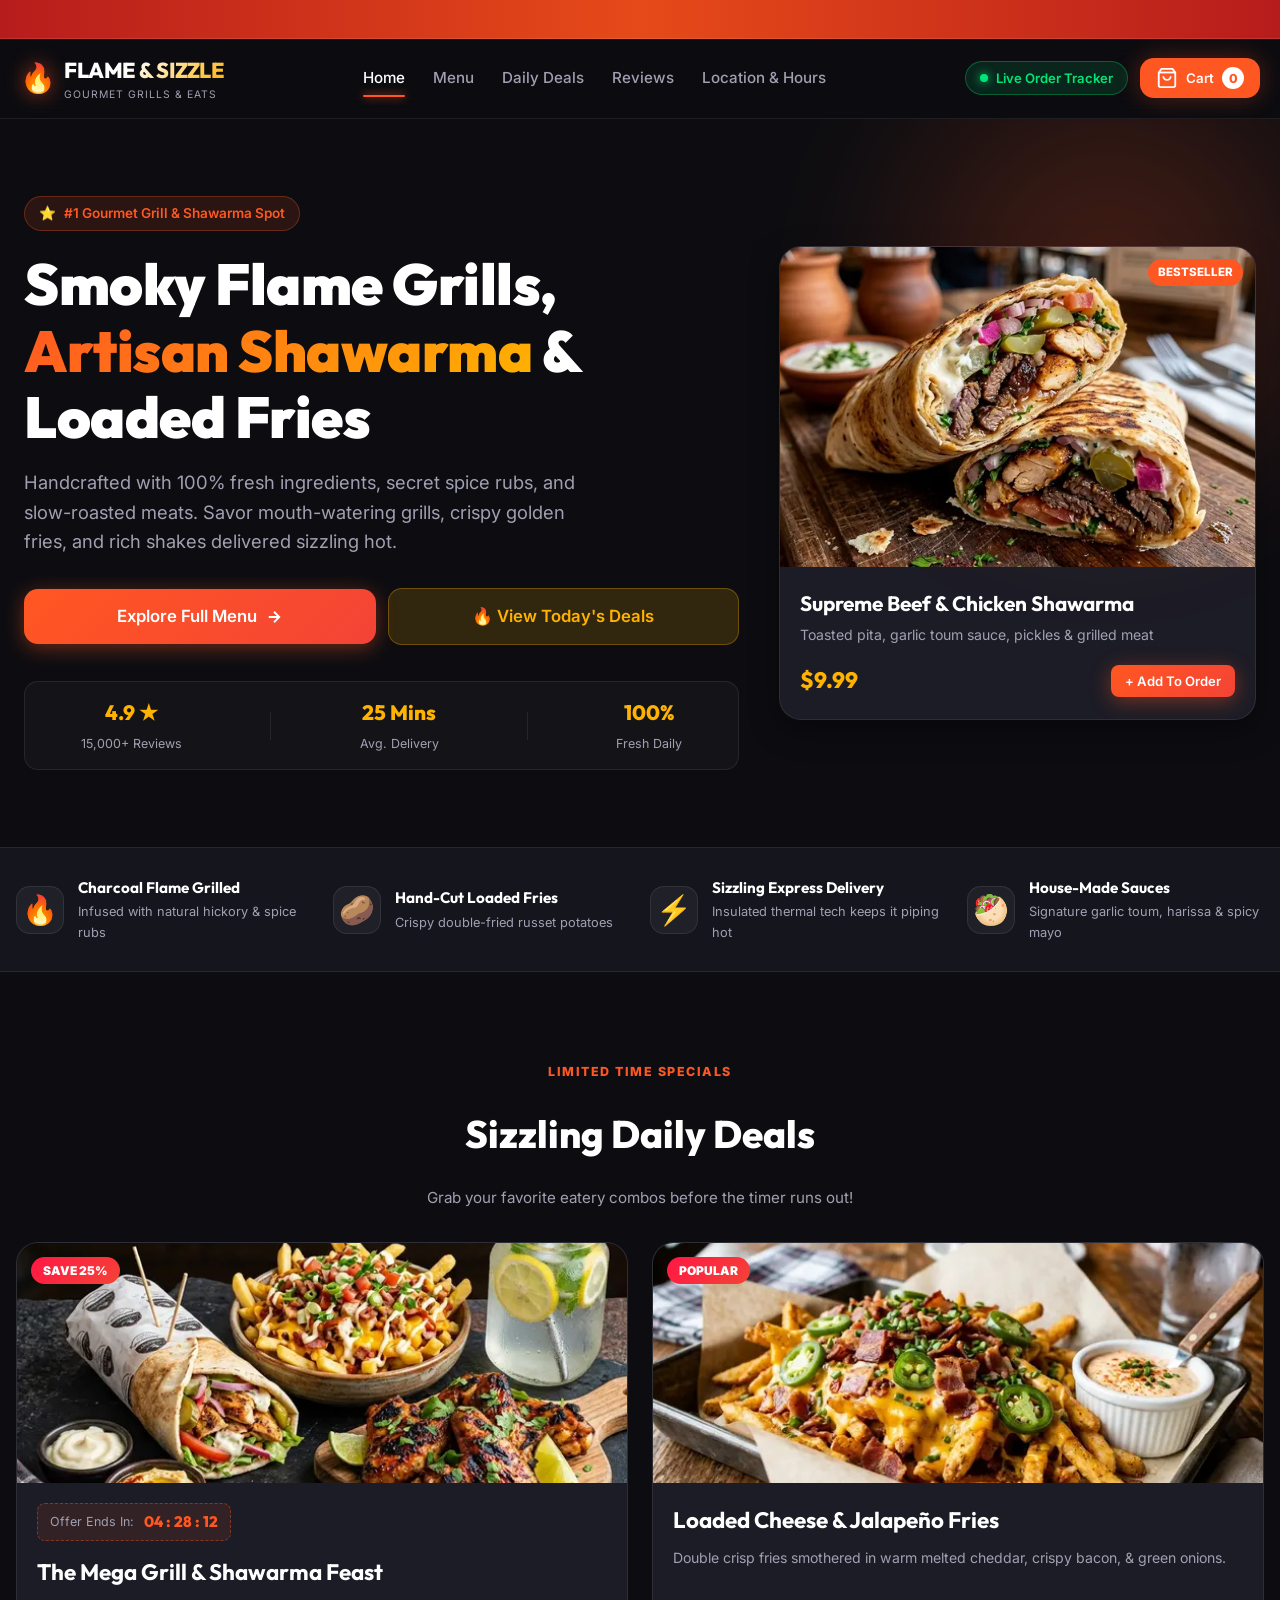
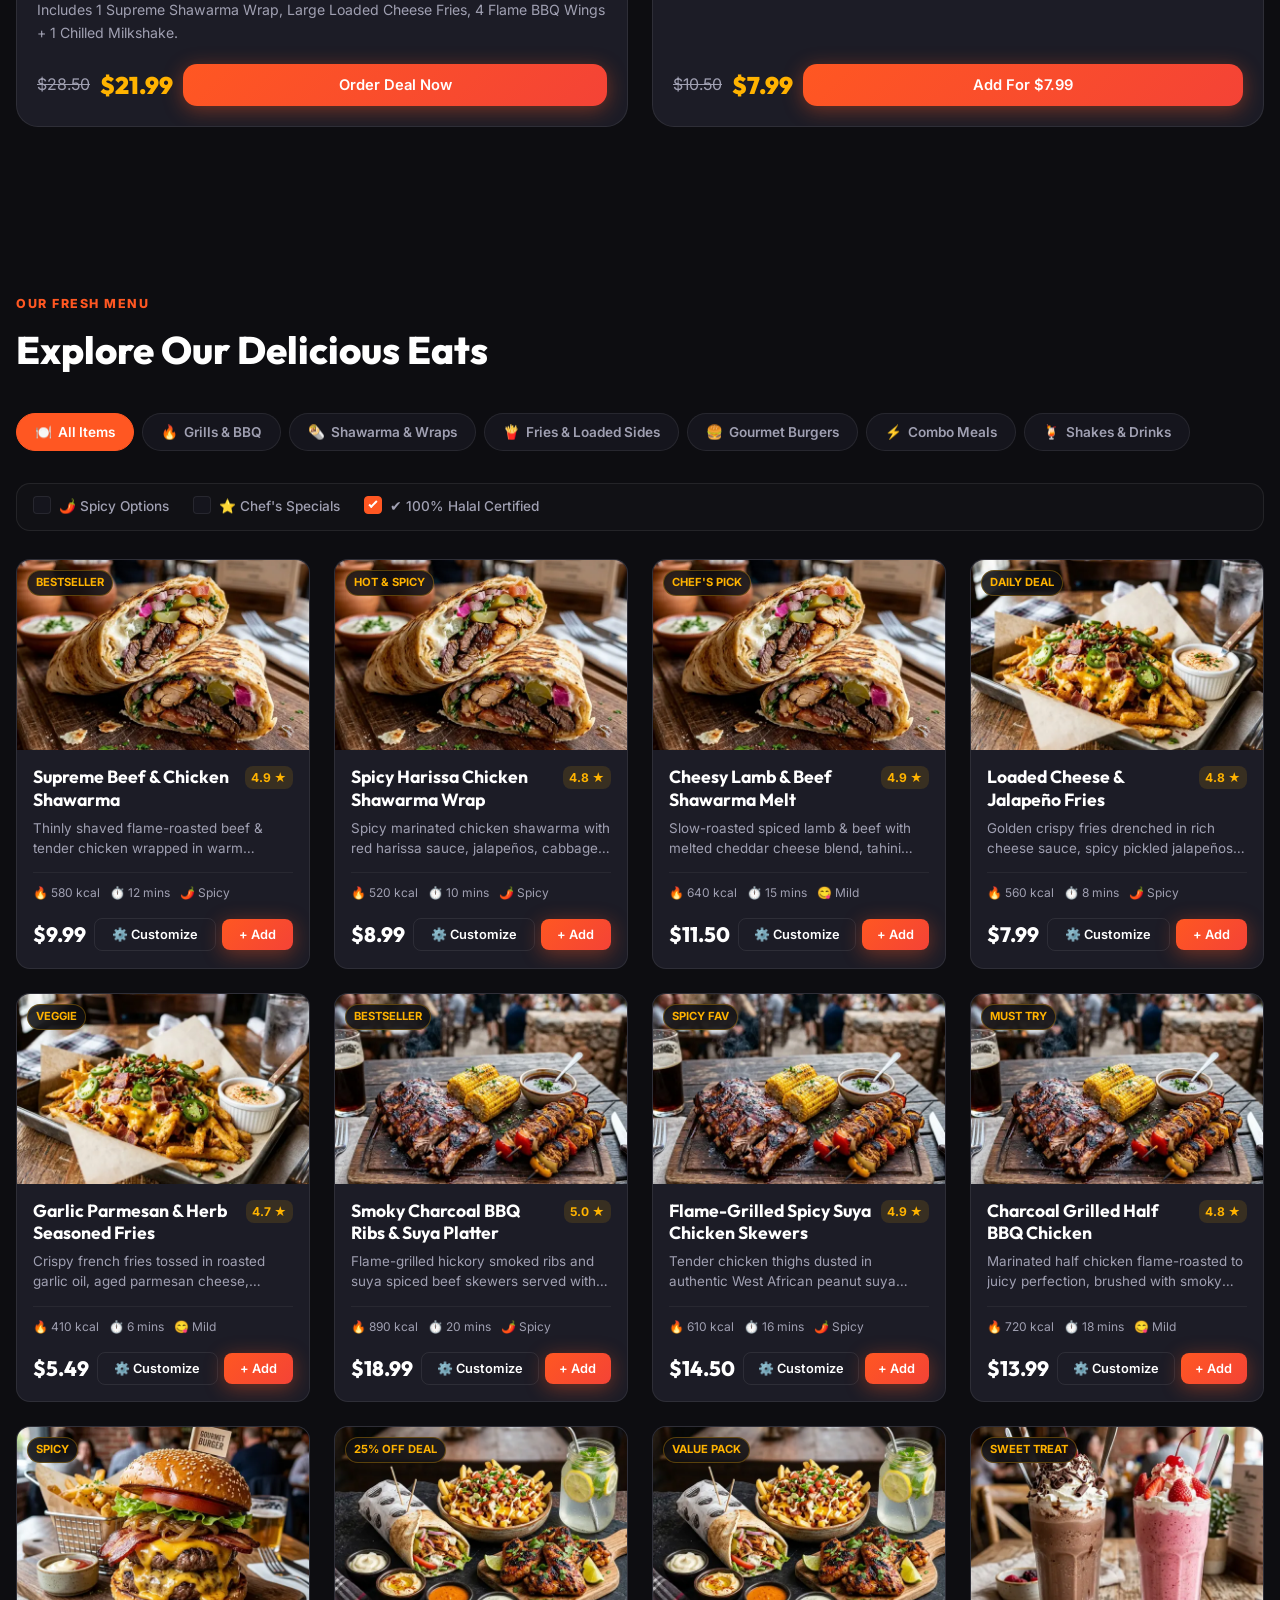
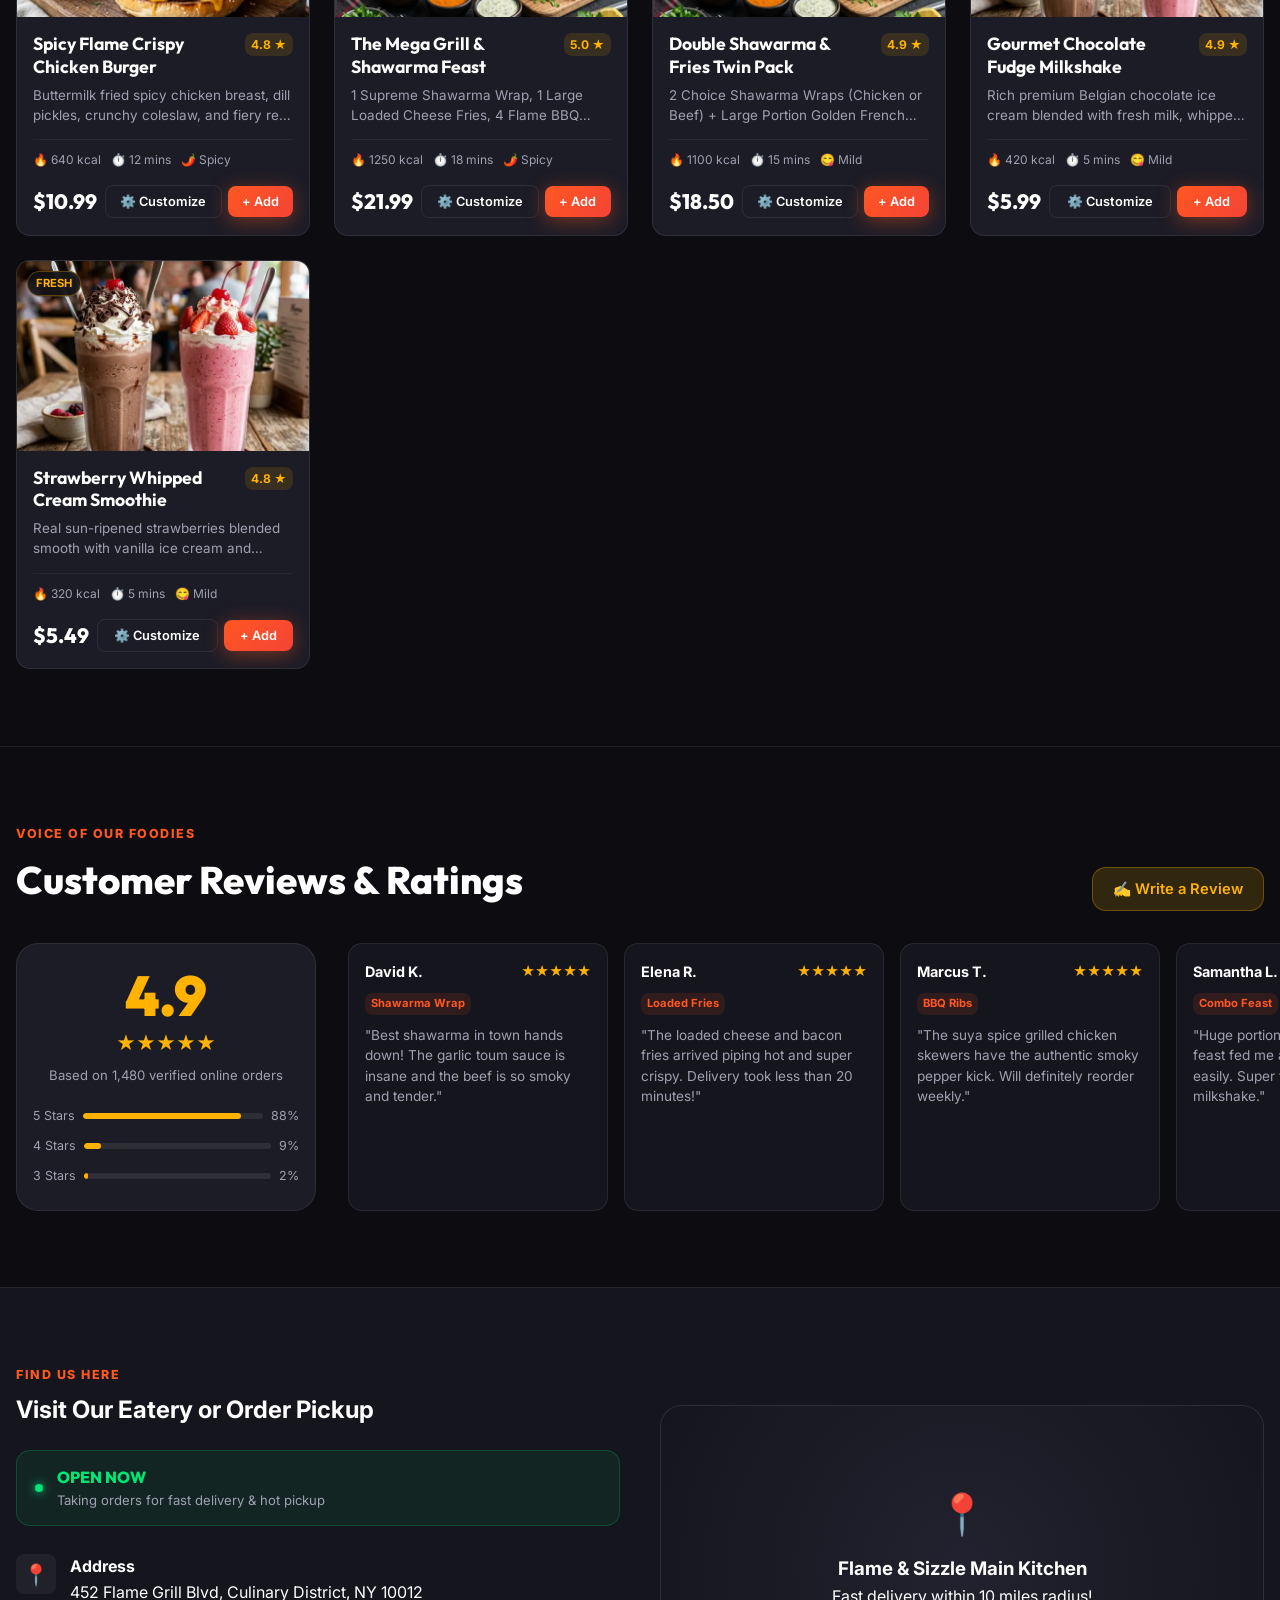
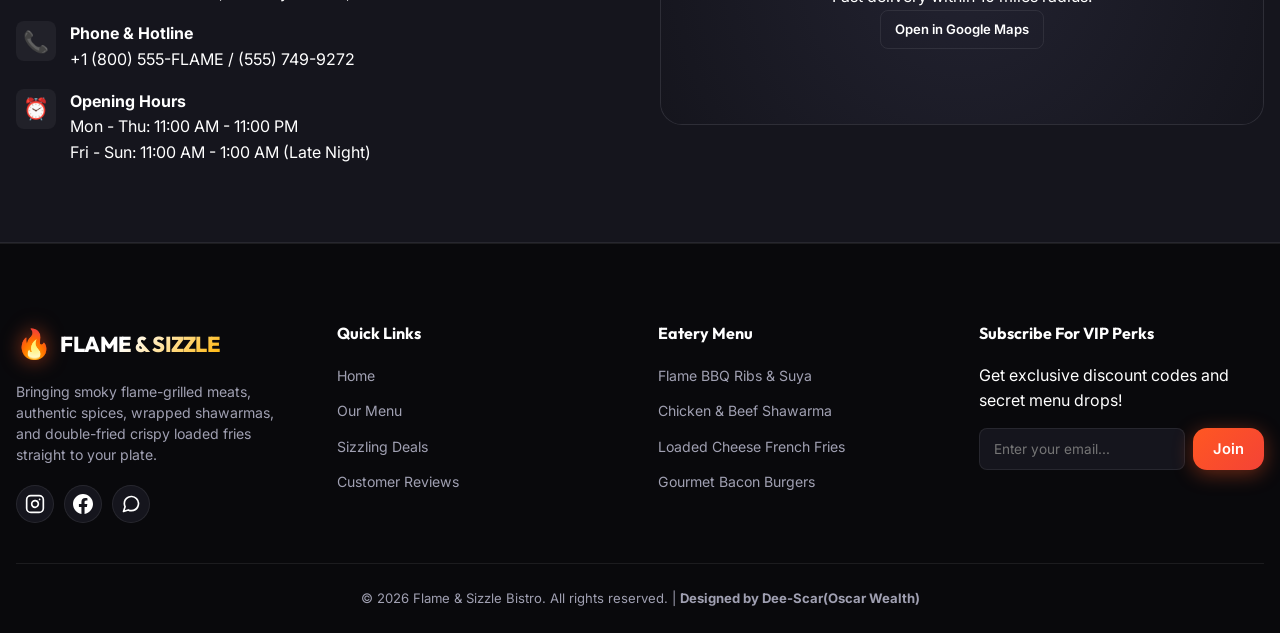
==== commit ff6d656f: "perf: convert images to WebP format with preload and lazy-loading" ====
--- a/index.html
+++ b/index.html
@@ -11,6 +11,11 @@
     <link rel="preconnect" href="https://fonts.googleapis.com">
     <link rel="preconnect" href="https://fonts.gstatic.com" crossorigin>
     <link href="https://fonts.googleapis.com/css2?family=Inter:wght@300;400;500;600;700&family=Outfit:wght@500;600;700;800;900&display=swap" rel="stylesheet">
+
+    <!-- Preload critical images for instant rendering -->
+    <link rel="preload" href="images/shawarma.webp" as="image" type="image/webp">
+    <link rel="preload" href="images/french_fries.webp" as="image" type="image/webp">
+    <link rel="preload" href="images/bbq_grill.webp" as="image" type="image/webp">
 
     <!-- CSS stylesheet -->
     <link rel="stylesheet" href="styles.css">
@@ -112,7 +117,7 @@
                 <div class="hero-visual">
                     <div class="hero-card-floating">
                         <div class="hero-image-wrapper">
-                            <img src="images/shawarma.png" alt="Signature Shawarma Wrap" class="hero-img">
+                            <img src="images/shawarma.webp" alt="Signature Shawarma Wrap" class="hero-img" fetchpriority="high" decoding="async" width="600" height="400">
                             <span class="tag-hot">BESTSELLER</span>
                         </div>
                         <div class="hero-card-details">
@@ -176,7 +181,7 @@
                 <div class="deal-card deal-main">
                     <div class="deal-badge">SAVE 25%</div>
                     <div class="deal-img-box">
-                        <img src="images/combo_meal.png" alt="Ultimate Grill Feast Combo">
+                        <img src="images/combo_meal.webp" alt="Ultimate Grill Feast Combo" loading="lazy" decoding="async" width="600" height="400">
                     </div>
                     <div class="deal-info">
                         <div class="deal-timer-box">
@@ -196,7 +201,7 @@
                 <div class="deal-card deal-secondary">
                     <div class="deal-badge">POPULAR</div>
                     <div class="deal-img-box">
-                        <img src="images/french_fries.png" alt="Loaded Fries Supreme">
+                        <img src="images/french_fries.webp" alt="Loaded Fries Supreme" loading="lazy" decoding="async" width="600" height="400">
                     </div>
                     <div class="deal-info">
                         <h3>Loaded Cheese & Jalapeño Fries</h3>
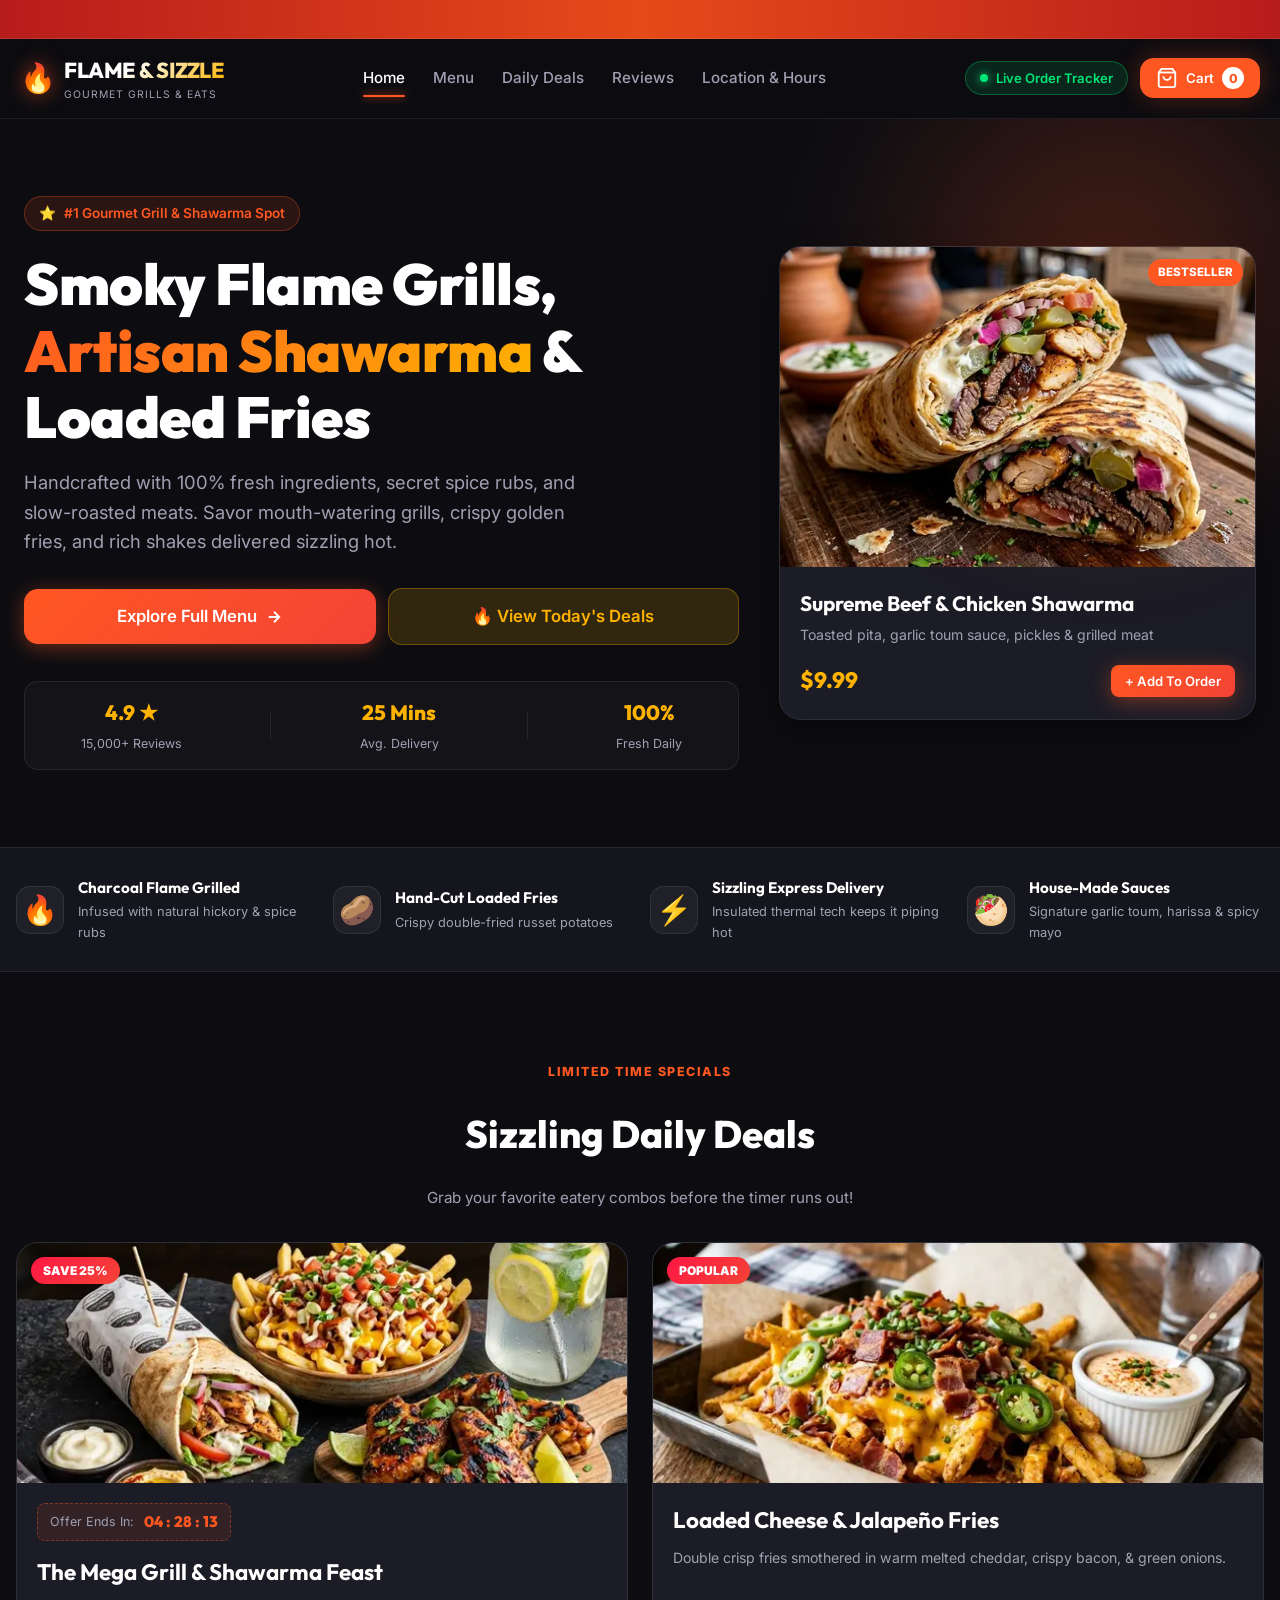
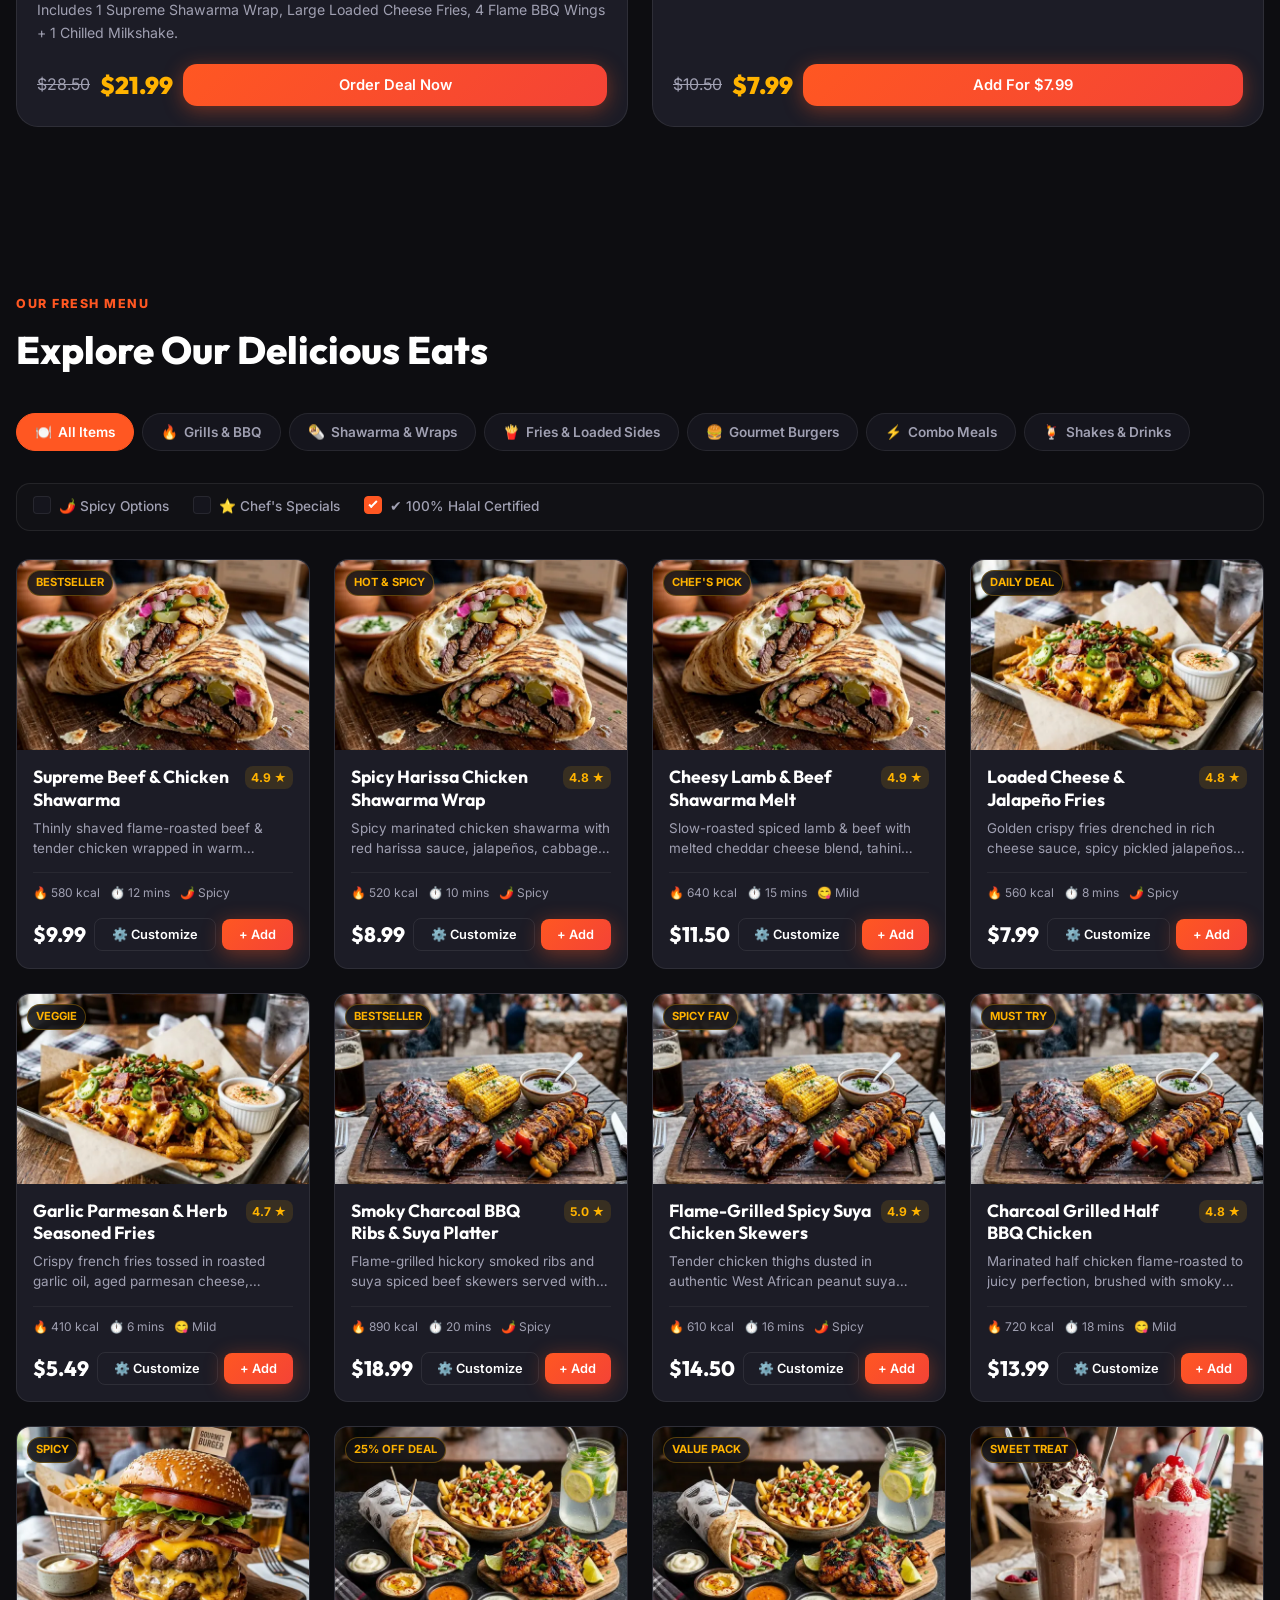
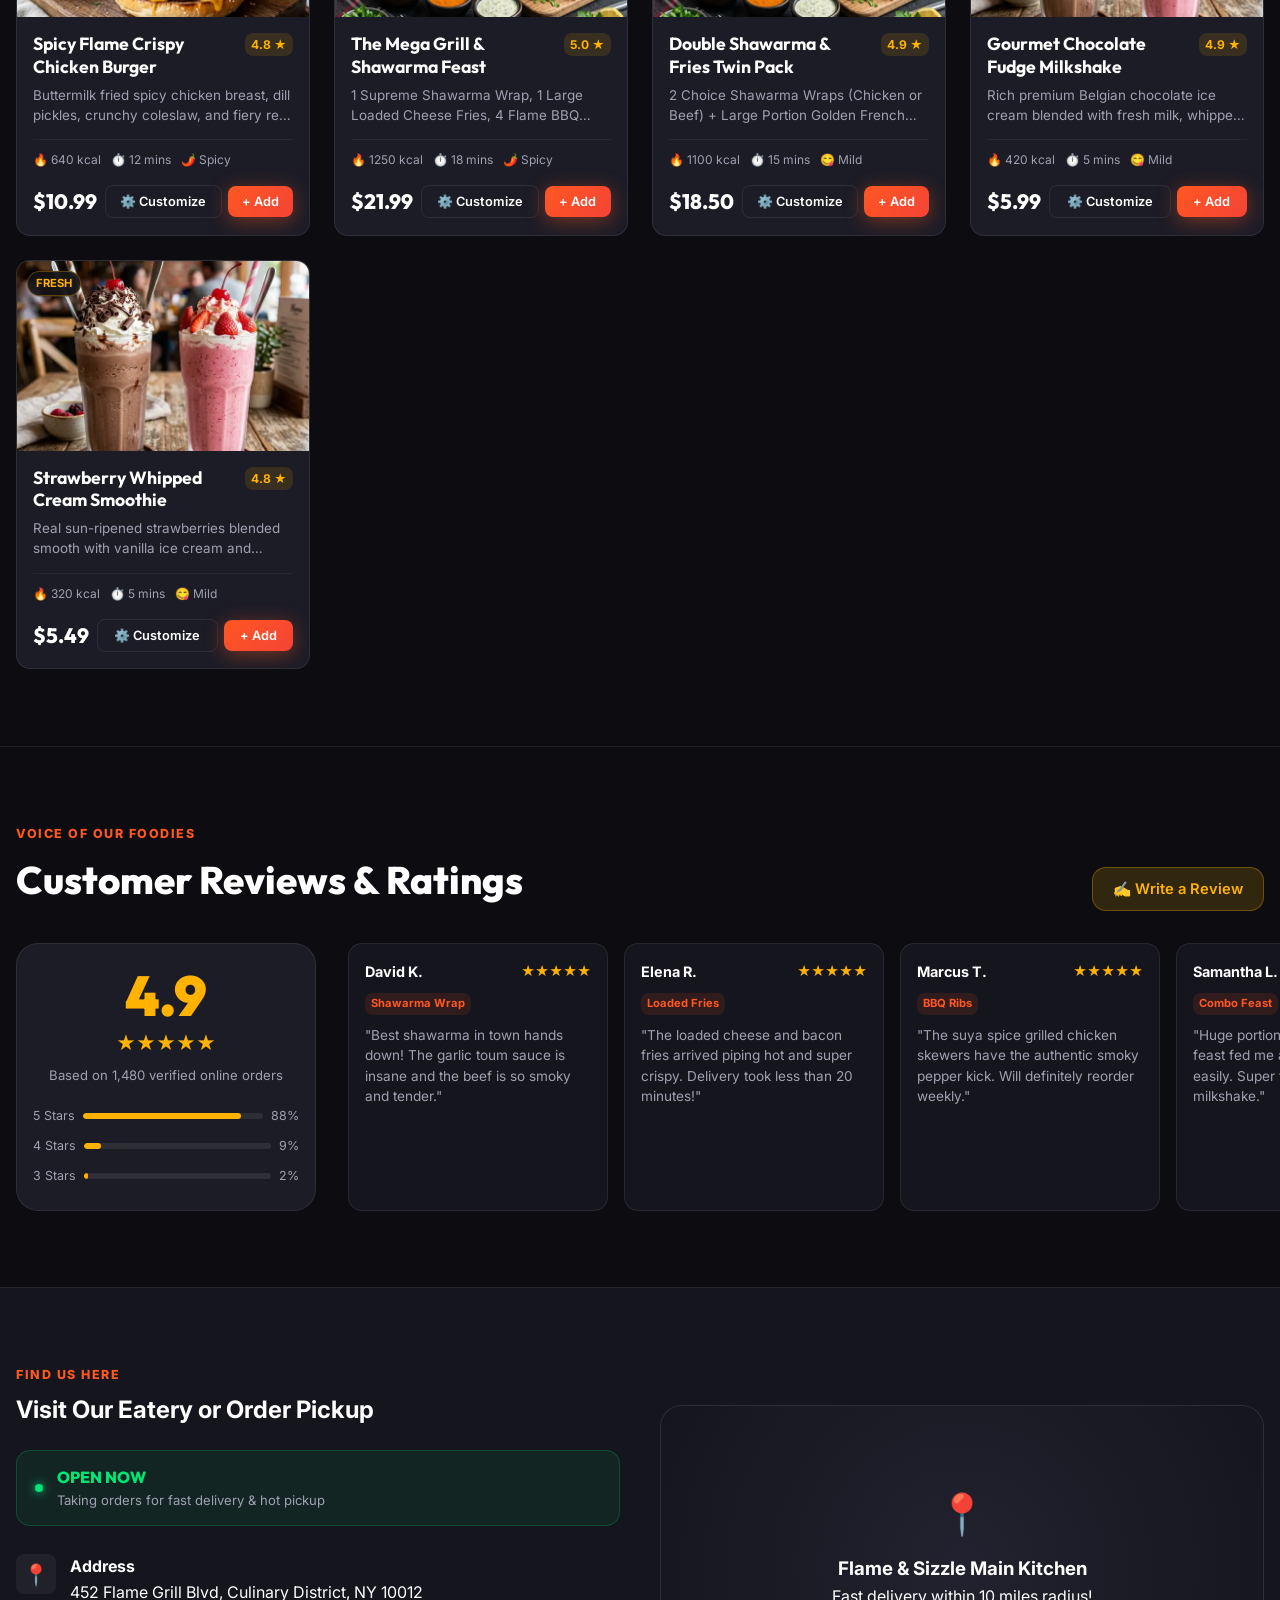
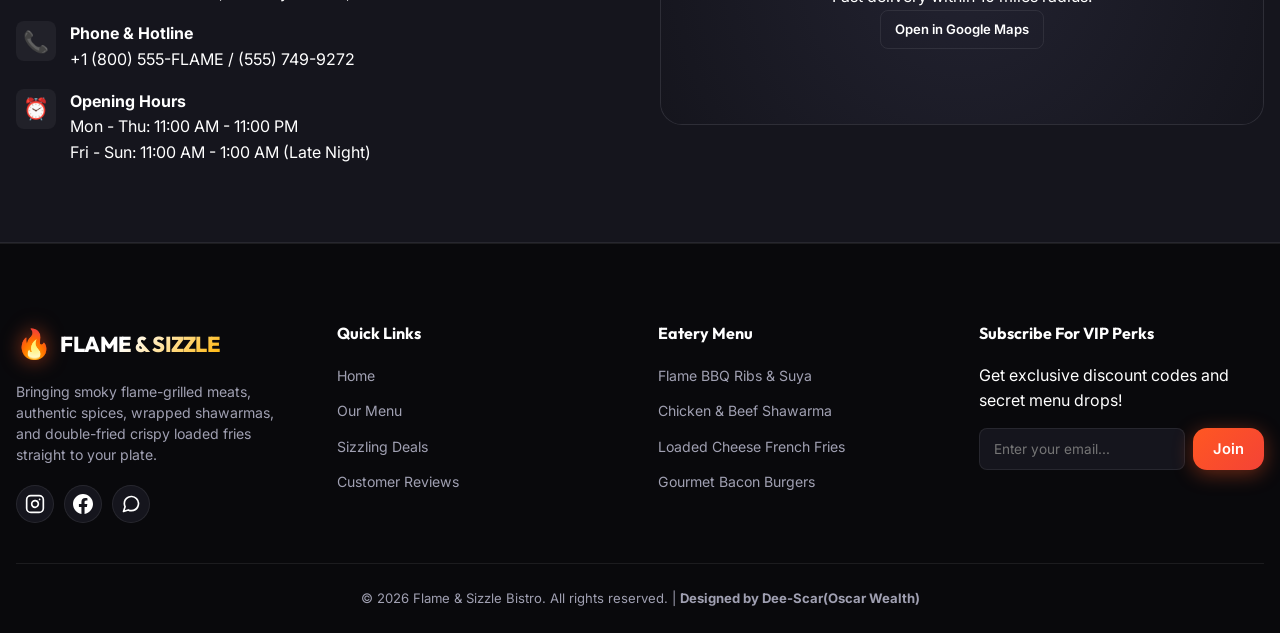
==== commit 402f33e2: "feat: add favicon and Open Graph meta tags for link previews" ====
--- a/index.html
+++ b/index.html
@@ -6,6 +6,24 @@
     <title>Flame & Sizzle Bistro | Gourmet Grills, Shawarma & Loaded Fries</title>
     <meta name="description" content="Order fresh flame-grilled BBQ, authentic shawarma wraps, loaded french fries, burgers, and gourmet milkshakes. Fast delivery to your doorstep!">
     <meta name="keywords" content="eatery, shawarma, french fries, grills, bbq, burgers, food delivery, restaurant">
+
+    <!-- Favicon -->
+    <link rel="icon" href="favicon.svg" type="image/svg+xml">
+    <link rel="icon" href="favicon-32.png" sizes="32x32" type="image/png">
+    <link rel="apple-touch-icon" href="favicon-192.png">
+
+    <!-- Open Graph / Link Preview -->
+    <meta property="og:type" content="website">
+    <meta property="og:title" content="Flame & Sizzle Bistro | Gourmet Grills, Shawarma & Loaded Fries">
+    <meta property="og:description" content="Order fresh flame-grilled BBQ, authentic shawarma wraps, loaded french fries, burgers, and gourmet milkshakes. Fast delivery to your doorstep!">
+    <meta property="og:image" content="og-image.png">
+    <meta property="og:url" content="https://dee-scar.github.io/Eatery-Website/">
+
+    <!-- Twitter Card -->
+    <meta name="twitter:card" content="summary">
+    <meta name="twitter:title" content="Flame & Sizzle Bistro | Gourmet Grills & Shawarma">
+    <meta name="twitter:description" content="Order fresh flame-grilled BBQ, authentic shawarma wraps, loaded french fries, burgers, and gourmet milkshakes.">
+    <meta name="twitter:image" content="og-image.png">
 
     <!-- Google Fonts -->
     <link rel="preconnect" href="https://fonts.googleapis.com">
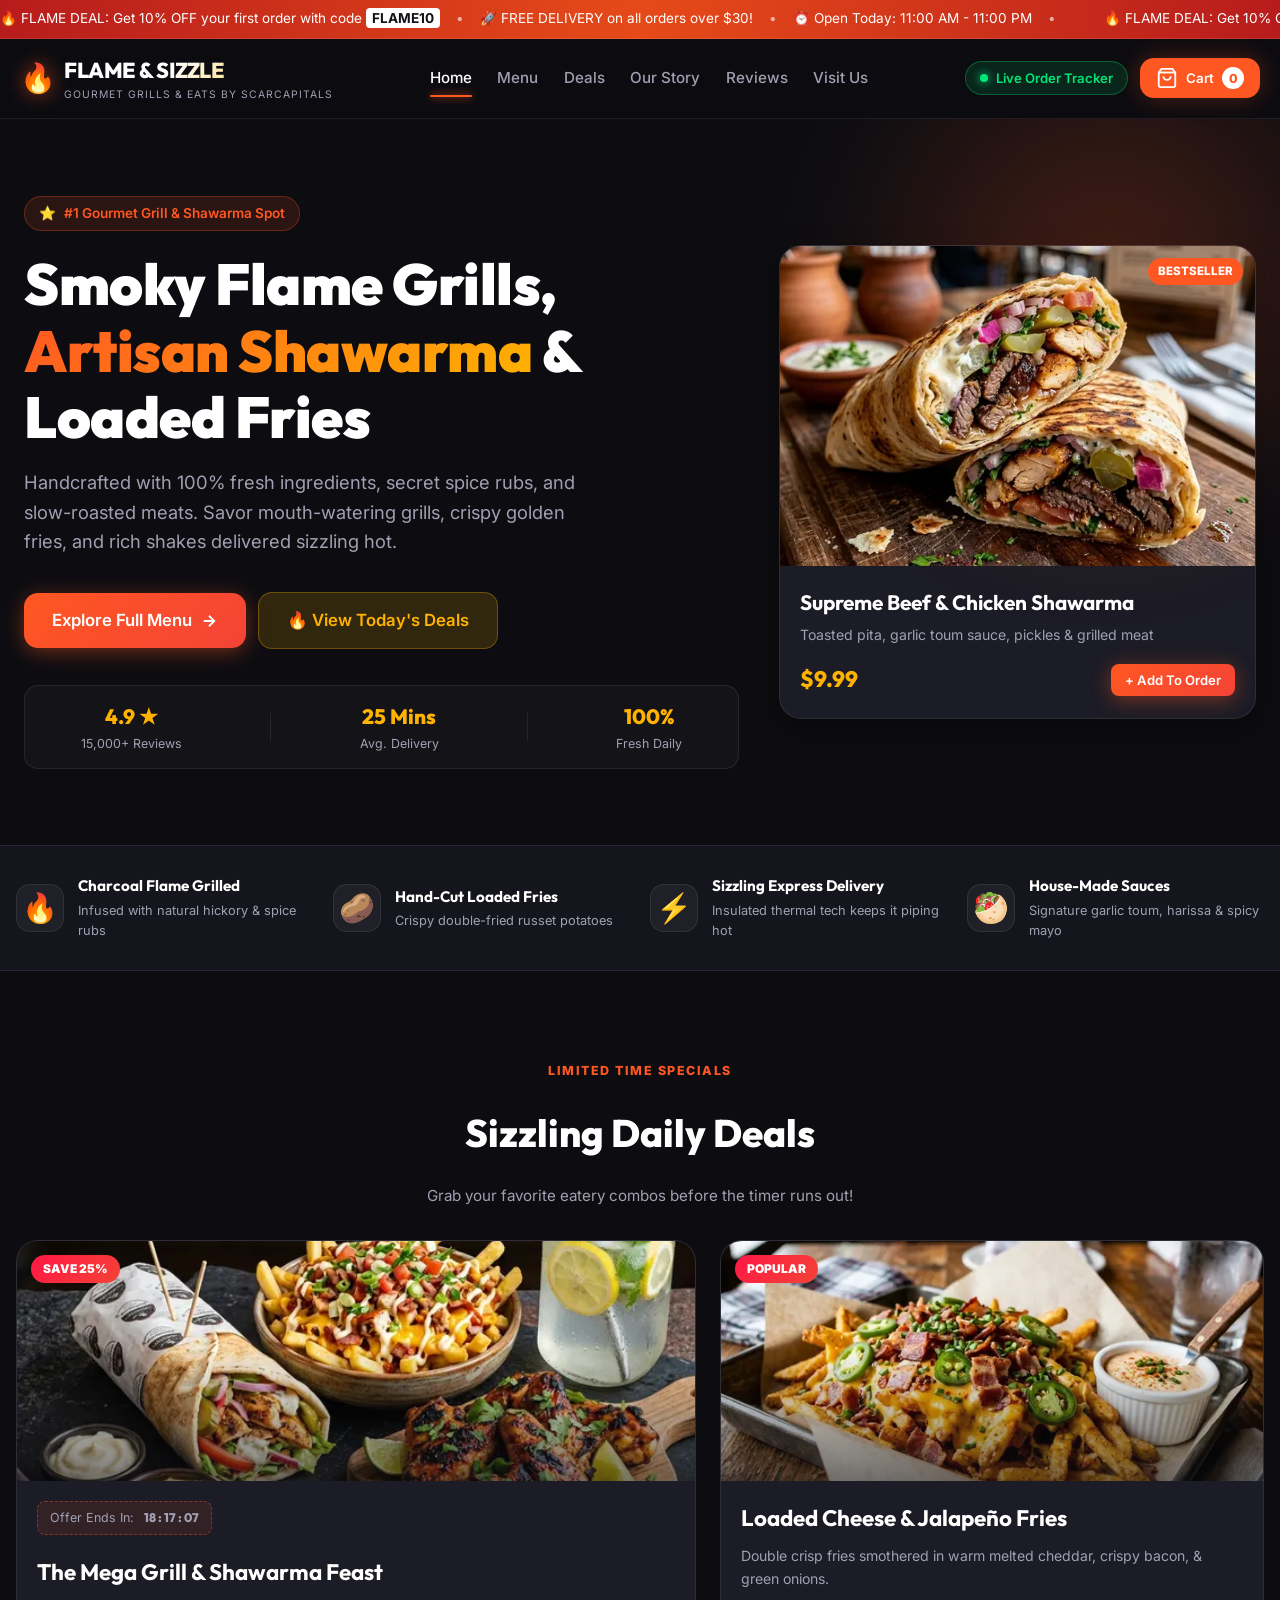
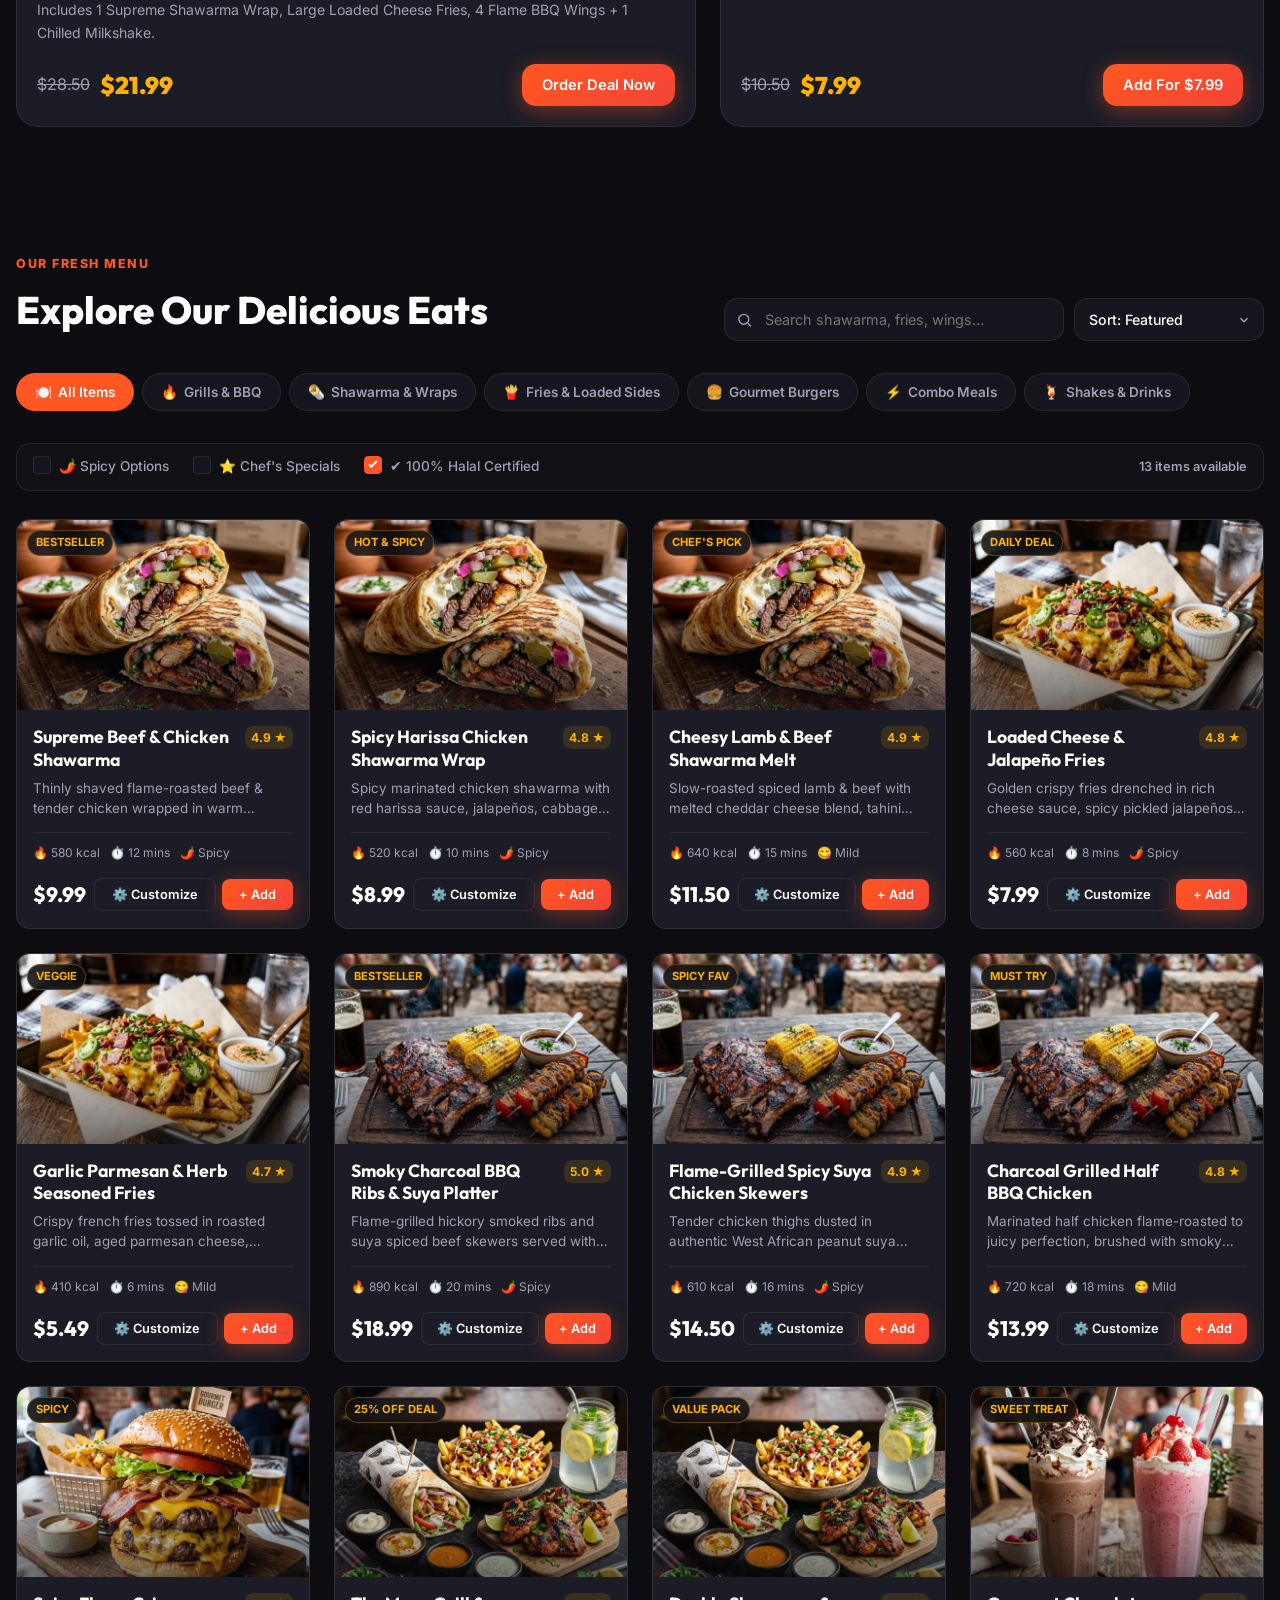
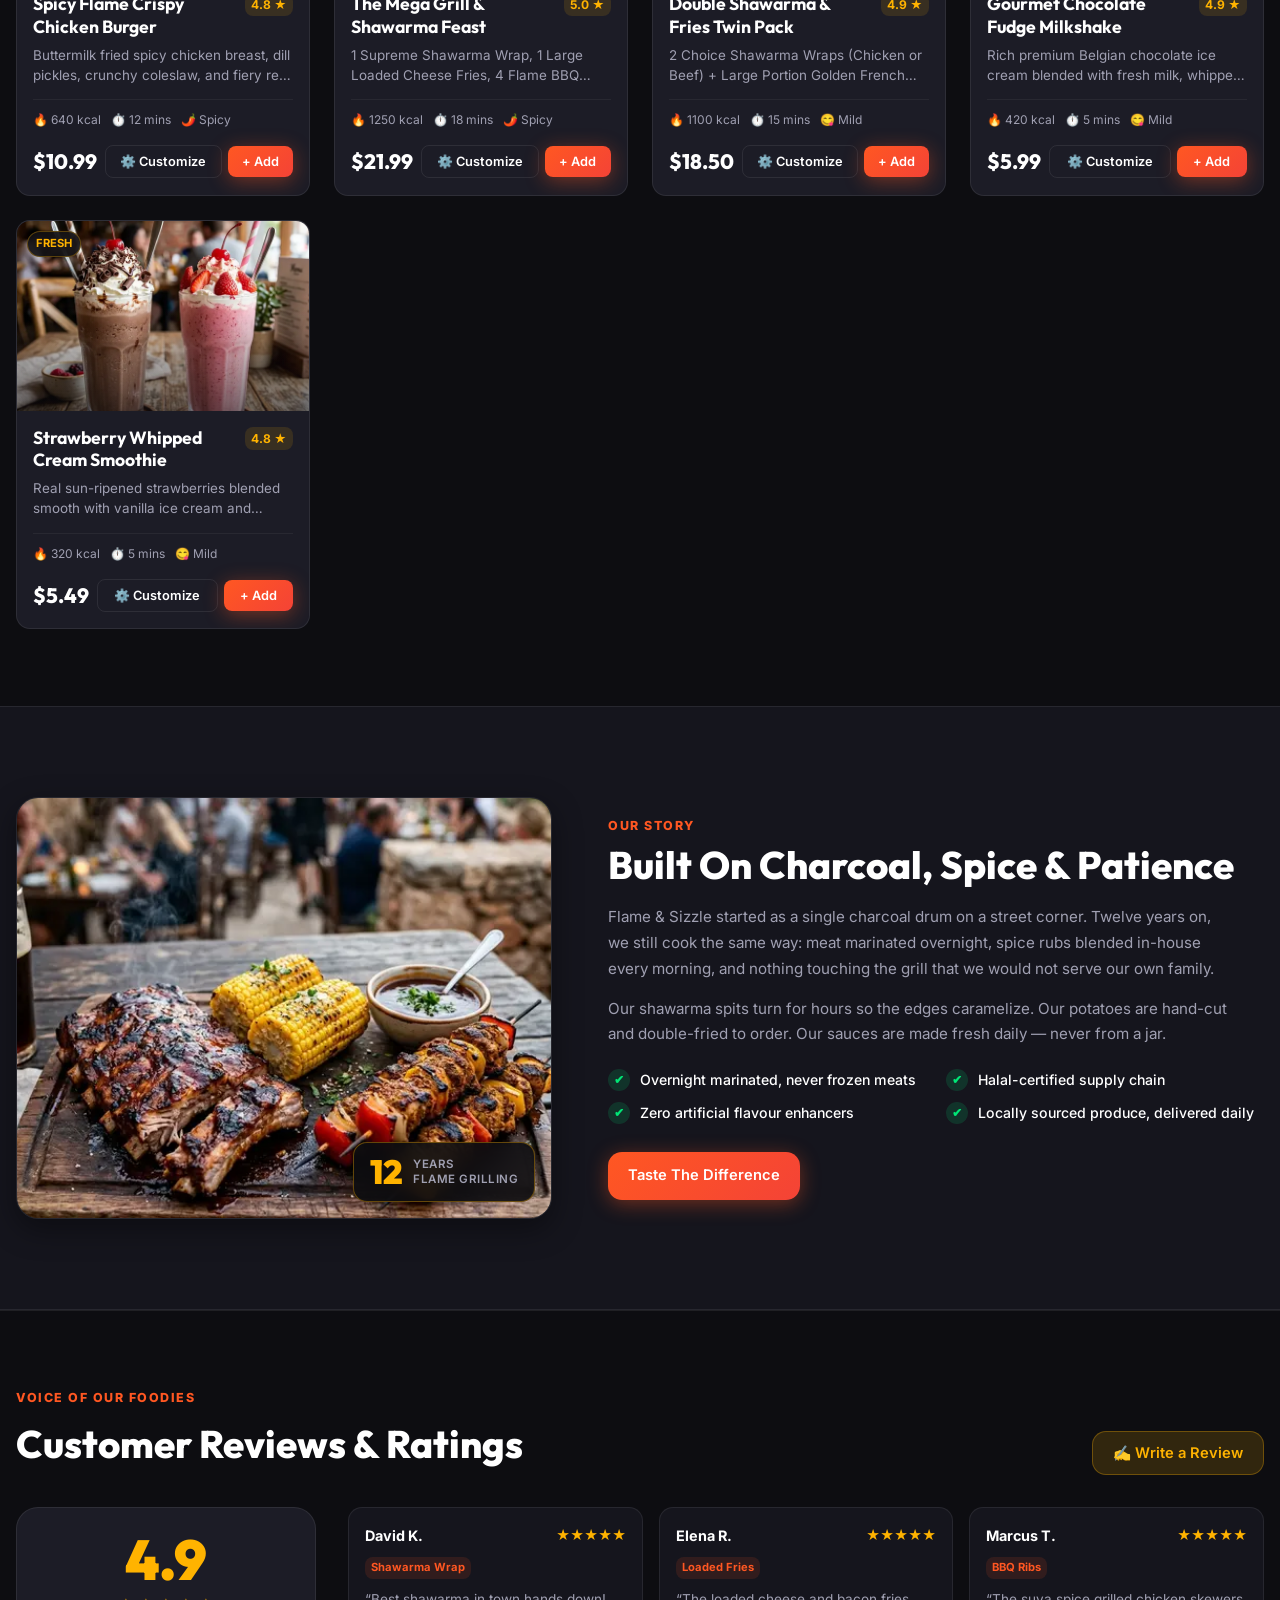
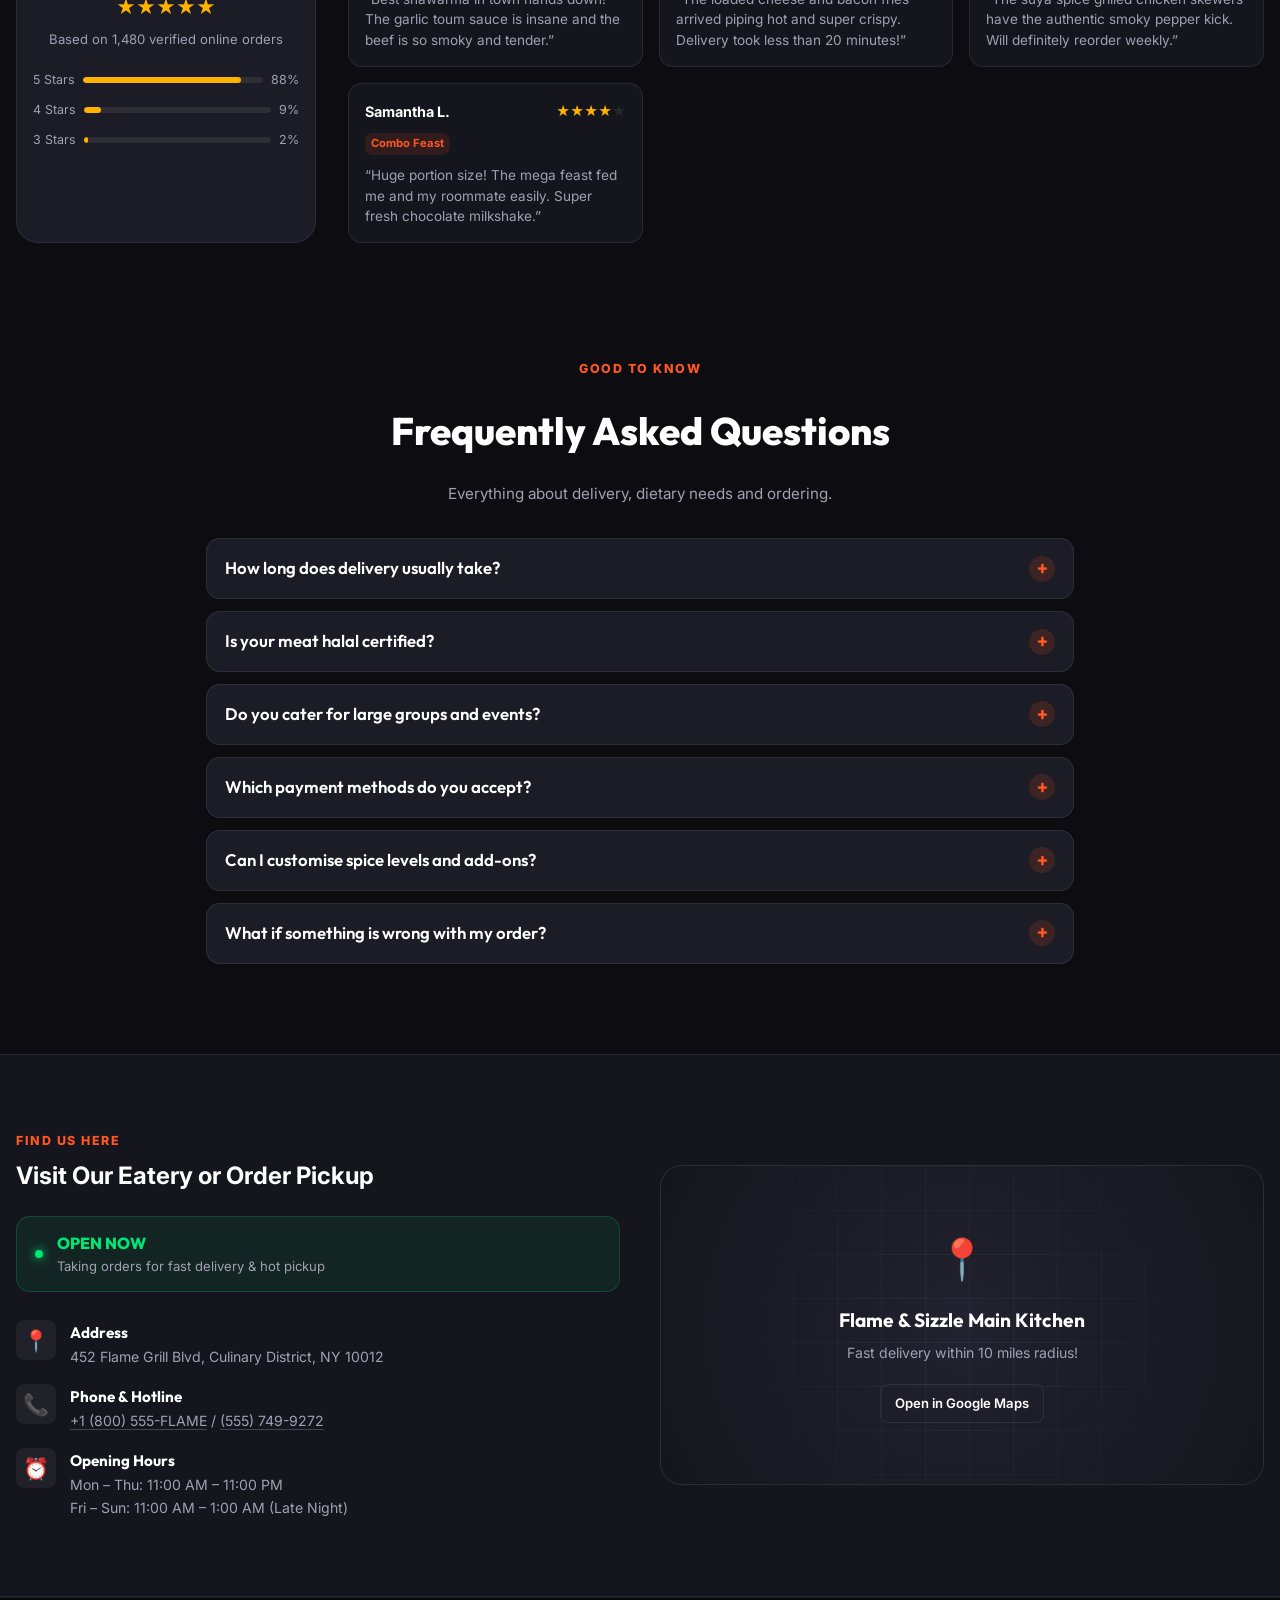
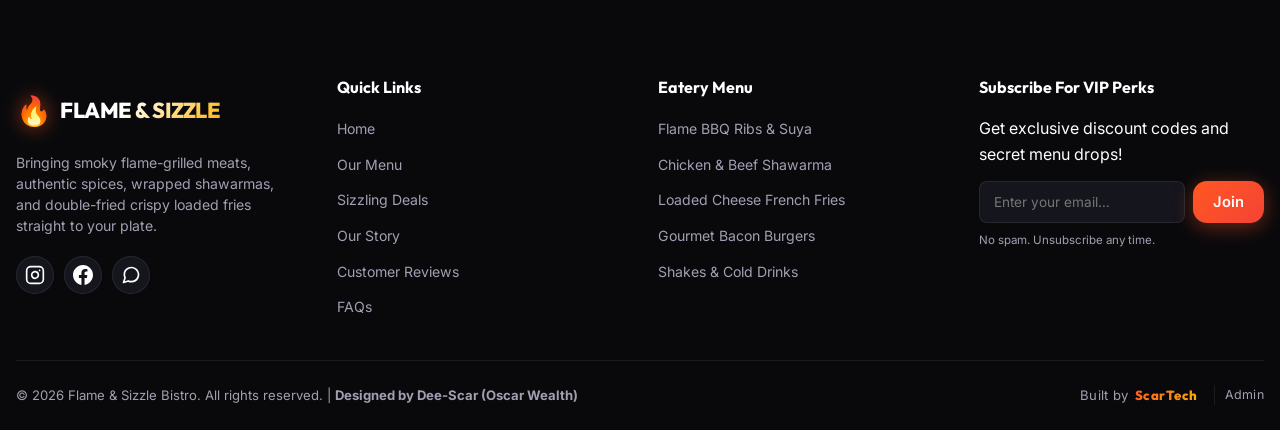
==== commit b88d64cb: "feat: professional polish pass + admin console Customer site - Fix stray brace in styles.css and Bli" ====
--- a/index.html
+++ b/index.html
@@ -3,9 +3,14 @@
 <head>
     <meta charset="UTF-8">
     <meta name="viewport" content="width=device-width, initial-scale=1.0">
-    <title>Flame & Sizzle Bistro | Gourmet Grills, Shawarma & Loaded Fries</title>
+    <title>Flame &amp; Sizzle Bistro | Gourmet Grills, Shawarma &amp; Loaded Fries</title>
     <meta name="description" content="Order fresh flame-grilled BBQ, authentic shawarma wraps, loaded french fries, burgers, and gourmet milkshakes. Fast delivery to your doorstep!">
     <meta name="keywords" content="eatery, shawarma, french fries, grills, bbq, burgers, food delivery, restaurant">
+    <meta name="author" content="Flame &amp; Sizzle Bistro">
+    <meta name="robots" content="index, follow">
+    <meta name="theme-color" content="#0D0D11">
+    <meta name="color-scheme" content="dark">
+    <link rel="canonical" href="https://dee-scar.github.io/Eatery-Website/">
 
     <!-- Favicon -->
     <link rel="icon" href="favicon.svg" type="image/svg+xml">
@@ -14,14 +19,16 @@
 
     <!-- Open Graph / Link Preview -->
     <meta property="og:type" content="website">
-    <meta property="og:title" content="Flame & Sizzle Bistro | Gourmet Grills, Shawarma & Loaded Fries">
+    <meta property="og:site_name" content="Flame &amp; Sizzle Bistro">
+    <meta property="og:title" content="Flame &amp; Sizzle Bistro | Gourmet Grills, Shawarma &amp; Loaded Fries">
     <meta property="og:description" content="Order fresh flame-grilled BBQ, authentic shawarma wraps, loaded french fries, burgers, and gourmet milkshakes. Fast delivery to your doorstep!">
     <meta property="og:image" content="og-image.png">
+    <meta property="og:image:alt" content="Flame &amp; Sizzle Bistro flame-grilled platter">
     <meta property="og:url" content="https://dee-scar.github.io/Eatery-Website/">
 
     <!-- Twitter Card -->
-    <meta name="twitter:card" content="summary">
-    <meta name="twitter:title" content="Flame & Sizzle Bistro | Gourmet Grills & Shawarma">
+    <meta name="twitter:card" content="summary_large_image">
+    <meta name="twitter:title" content="Flame &amp; Sizzle Bistro | Gourmet Grills &amp; Shawarma">
     <meta name="twitter:description" content="Order fresh flame-grilled BBQ, authentic shawarma wraps, loaded french fries, burgers, and gourmet milkshakes.">
     <meta name="twitter:image" content="og-image.png">
 
@@ -37,70 +44,128 @@
 
     <!-- CSS stylesheet -->
     <link rel="stylesheet" href="styles.css">
+
+    <!-- Structured Data for rich search results -->
+    <script type="application/ld+json">
+    {
+        "@context": "https://schema.org",
+        "@type": "Restaurant",
+        "name": "Flame & Sizzle Bistro",
+        "image": "https://dee-scar.github.io/Eatery-Website/og-image.png",
+        "url": "https://dee-scar.github.io/Eatery-Website/",
+        "telephone": "+1-800-555-3526",
+        "priceRange": "$$",
+        "servesCuisine": ["Barbecue", "Middle Eastern", "American", "Burgers"],
+        "address": {
+            "@type": "PostalAddress",
+            "streetAddress": "452 Flame Grill Blvd",
+            "addressLocality": "New York",
+            "addressRegion": "NY",
+            "postalCode": "10012",
+            "addressCountry": "US"
+        },
+        "openingHoursSpecification": [
+            {
+                "@type": "OpeningHoursSpecification",
+                "dayOfWeek": ["Monday", "Tuesday", "Wednesday", "Thursday"],
+                "opens": "11:00",
+                "closes": "23:00"
+            },
+            {
+                "@type": "OpeningHoursSpecification",
+                "dayOfWeek": ["Friday", "Saturday", "Sunday"],
+                "opens": "11:00",
+                "closes": "01:00"
+            }
+        ],
+        "aggregateRating": {
+            "@type": "AggregateRating",
+            "ratingValue": "4.9",
+            "reviewCount": "1480"
+        },
+        "acceptsReservations": "False"
+    }
+    </script>
 </head>
 <body>
 
+    <a href="#menu" class="skip-link">Skip to menu</a>
+
     <!-- Top Announcement Ticker Bar -->
     <div class="announcement-bar">
-        <div class="announcement-content">
-            <span>🔥 <strong>FLAME DEAL:</strong> Get 10% OFF your first order with code <mark>FLAME10</mark></span>
-            <span class="dot">•</span>
-            <span>🚀 <strong>FREE DELIVERY</strong> on all orders over $30!</span>
-            <span class="dot">•</span>
-            <span>⏰ Open Today: 11:00 AM - 11:00 PM</span>
+        <div class="announcement-track" id="announcement-track">
+            <div class="announcement-content">
+                <span>🔥 <strong>FLAME DEAL:</strong> Get <strong>10%</strong> OFF your first order with code <mark>FLAME10</mark></span>
+                <span class="dot" aria-hidden="true">•</span>
+                <span>🚀 <strong>FREE DELIVERY</strong> on all orders over $30!</span>
+                <span class="dot" aria-hidden="true">•</span>
+                <span>⏰ Open Today: 11:00 AM - 11:00 PM</span>
+                <span class="dot" aria-hidden="true">•</span>
+            </div>
+            <div class="announcement-content" aria-hidden="true">
+                <span>🔥 <strong>FLAME DEAL:</strong> Get <strong>10%</strong> OFF your first order with code <mark>FLAME10</mark></span>
+                <span class="dot">•</span>
+                <span>🚀 <strong>FREE DELIVERY</strong> on all orders over $30!</span>
+                <span class="dot">•</span>
+                <span>⏰ Open Today: 11:00 AM - 11:00 PM</span>
+                <span class="dot">•</span>
+            </div>
         </div>
     </div>
 
     <!-- Main Navigation Header -->
     <header class="site-header" id="header">
         <div class="header-container">
-            <a href="#" class="brand-logo">
-                <span class="logo-icon">🔥</span>
-                <div class="logo-text">
-                    <span class="brand-name">FLAME & SIZZLE</span>
-                    <span class="brand-sub">Gourmet Grills & Eats</span>
-                </div>
+            <a href="#home" class="brand-logo" aria-label="Flame and Sizzle Bistro — back to top">
+                <span class="logo-icon" aria-hidden="true">🔥</span>
+                <span class="logo-text">
+                    <span class="brand-name">FLAME &amp; SIZZLE</span>
+                    <span class="brand-sub">Gourmet Grills &amp; Eats By ScarCapitals</span>
+                </span>
             </a>
 
-            <nav class="nav-links" id="nav-menu">
-                <a href="#home" class="nav-link active">Home</a>
+            <nav class="nav-links" id="nav-menu" aria-label="Primary">
+                <a href="#home" class="nav-link active" aria-current="page">Home</a>
                 <a href="#menu" class="nav-link">Menu</a>
-                <a href="#deals" class="nav-link">Daily Deals</a>
+                <a href="#deals" class="nav-link">Deals</a>
+                <a href="#story" class="nav-link">Our Story</a>
                 <a href="#reviews" class="nav-link">Reviews</a>
-                <a href="#location" class="nav-link">Location & Hours</a>
+                <a href="#location" class="nav-link">Visit Us</a>
             </nav>
 
             <div class="header-actions">
-                <button class="tracker-pill-btn" id="open-tracker-btn" aria-label="Open Live Order Tracker">
-                    <span class="pulse-dot"></span>
+                <button class="tracker-pill-btn" id="open-tracker-btn" type="button">
+                    <span class="pulse-dot" aria-hidden="true"></span>
                     <span class="pill-text">Live Order Tracker</span>
-                </button>
-
-                <button class="cart-btn" id="cart-toggle-btn" aria-label="View Shopping Cart">
-                    <svg width="22" height="22" viewBox="0 0 24 24" fill="none" stroke="currentColor" stroke-width="2"><path d="M6 2L3 6v14a2 2 0 0 0 2 2h14a2 2 0 0 0 2-2V6l-3-4z"/><line x1="3" y1="6" x2="21" y2="6"/><path d="M16 10a4 4 0 0 1-8 0"/></svg>
+                    <span class="sr-only">Open live order tracker</span>
+                </button>
+
+                <button class="cart-btn" id="cart-toggle-btn" type="button" aria-haspopup="dialog" aria-controls="cart-drawer-overlay">
+                    <svg width="22" height="22" viewBox="0 0 24 24" fill="none" stroke="currentColor" stroke-width="2" aria-hidden="true"><path d="M6 2L3 6v14a2 2 0 0 0 2 2h14a2 2 0 0 0 2-2V6l-3-4z"/><line x1="3" y1="6" x2="21" y2="6"/><path d="M16 10a4 4 0 0 1-8 0"/></svg>
                     <span class="cart-label">Cart</span>
                     <span class="cart-badge" id="cart-count">0</span>
-                </button>
-
-                <button class="hamburger-menu" id="menu-hamburger" aria-label="Mobile Navigation">
+                    <span class="sr-only">View shopping cart</span>
+                </button>
+
+                <button class="hamburger-menu" id="menu-hamburger" type="button" aria-label="Open navigation menu" aria-expanded="false" aria-controls="nav-menu">
                     <span></span><span></span><span></span>
                 </button>
             </div>
         </div>
     </header>
 
-    <main>
+    <main id="main">
         <!-- Hero Section -->
-        <section class="hero-section" id="home">
-            <div class="hero-backdrop"></div>
+        <section class="hero-section" id="home" aria-labelledby="hero-title">
+            <div class="hero-backdrop" aria-hidden="true"></div>
             <div class="hero-container">
                 <div class="hero-content">
-                    <div class="hero-badge">
-                        <span class="badge-icon">⭐</span>
-                        <span>#1 Gourmet Grill & Shawarma Spot</span>
-                    </div>
-                    <h1 class="hero-title">
-                        Smoky Flame Grills, <span class="text-highlight">Artisan Shawarma</span> & Loaded Fries
+                    <p class="hero-badge">
+                        <span class="badge-icon" aria-hidden="true">⭐</span>
+                        <span>#1 Gourmet Grill &amp; Shawarma Spot</span>
+                    </p>
+                    <h1 class="hero-title" id="hero-title">
+                        Smoky Flame Grills, <span class="text-highlight">Artisan Shawarma</span> &amp; Loaded Fries
                     </h1>
                     <p class="hero-subtitle">
                         Handcrafted with 100% fresh ingredients, secret spice rubs, and slow-roasted meats. Savor mouth-watering grills, crispy golden fries, and rich shakes delivered sizzling hot.
@@ -108,42 +173,42 @@
                     <div class="hero-cta-group">
                         <a href="#menu" class="btn btn-primary btn-lg">
                             <span>Explore Full Menu</span>
-                            <svg width="18" height="18" viewBox="0 0 24 24" fill="none" stroke="currentColor" stroke-width="2.5"><path d="M5 12h14M12 5l7 7-7 7"/></svg>
+                            <svg width="18" height="18" viewBox="0 0 24 24" fill="none" stroke="currentColor" stroke-width="2.5" aria-hidden="true"><path d="M5 12h14M12 5l7 7-7 7"/></svg>
                         </a>
                         <a href="#deals" class="btn btn-secondary btn-lg">
                             <span>🔥 View Today's Deals</span>
                         </a>
                     </div>
-                    <div class="hero-stats">
+                    <dl class="hero-stats">
                         <div class="stat-item">
-                            <span class="stat-num">4.9 ★</span>
-                            <span class="stat-label">15,000+ Reviews</span>
+                            <dt class="stat-num">4.9 ★</dt>
+                            <dd class="stat-label">15,000+ Reviews</dd>
                         </div>
-                        <div class="stat-divider"></div>
+                        <div class="stat-divider" aria-hidden="true"></div>
                         <div class="stat-item">
-                            <span class="stat-num">25 Mins</span>
-                            <span class="stat-label">Avg. Delivery</span>
+                            <dt class="stat-num">25 Mins</dt>
+                            <dd class="stat-label">Avg. Delivery</dd>
                         </div>
-                        <div class="stat-divider"></div>
+                        <div class="stat-divider" aria-hidden="true"></div>
                         <div class="stat-item">
-                            <span class="stat-num">100%</span>
-                            <span class="stat-label">Fresh Daily</span>
+                            <dt class="stat-num">100%</dt>
+                            <dd class="stat-label">Fresh Daily</dd>
                         </div>
-                    </div>
+                    </dl>
                 </div>
 
                 <div class="hero-visual">
                     <div class="hero-card-floating">
                         <div class="hero-image-wrapper">
-                            <img src="images/shawarma.webp" alt="Signature Shawarma Wrap" class="hero-img" fetchpriority="high" decoding="async" width="600" height="400">
+                            <img src="images/shawarma.webp" alt="Supreme beef and chicken shawarma wrap in toasted pita" class="hero-img" fetchpriority="high" decoding="async" width="600" height="400">
                             <span class="tag-hot">BESTSELLER</span>
                         </div>
                         <div class="hero-card-details">
-                            <h3>Supreme Beef & Chicken Shawarma</h3>
-                            <p>Toasted pita, garlic toum sauce, pickles & grilled meat</p>
+                            <h2>Supreme Beef &amp; Chicken Shawarma</h2>
+                            <p>Toasted pita, garlic toum sauce, pickles &amp; grilled meat</p>
                             <div class="hero-card-footer">
                                 <span class="price">$9.99</span>
-                                <button class="btn btn-sm btn-primary quick-add-hero" data-id="shawarma-1">
+                                <button class="btn btn-sm btn-primary quick-add-hero" type="button" data-id="shawarma-1">
                                     + Add To Order
                                 </button>
                             </div>
@@ -154,117 +219,101 @@
         </section>
 
         <!-- Feature Badges -->
-        <section class="features-bar">
-            <div class="features-container">
-                <div class="feature-item">
-                    <div class="feature-icon">🔥</div>
+        <section class="features-bar" aria-label="Why choose us">
+            <ul class="features-container">
+                <li class="feature-item reveal">
+                    <span class="feature-icon" aria-hidden="true">🔥</span>
                     <div>
-                        <h4>Charcoal Flame Grilled</h4>
-                        <p>Infused with natural hickory & spice rubs</p>
-                    </div>
-                </div>
-                <div class="feature-item">
-                    <div class="feature-icon">🥔</div>
+                        <h3>Charcoal Flame Grilled</h3>
+                        <p>Infused with natural hickory &amp; spice rubs</p>
+                    </div>
+                </li>
+                <li class="feature-item reveal">
+                    <span class="feature-icon" aria-hidden="true">🥔</span>
                     <div>
-                        <h4>Hand-Cut Loaded Fries</h4>
+                        <h3>Hand-Cut Loaded Fries</h3>
                         <p>Crispy double-fried russet potatoes</p>
                     </div>
-                </div>
-                <div class="feature-item">
-                    <div class="feature-icon">⚡</div>
+                </li>
+                <li class="feature-item reveal">
+                    <span class="feature-icon" aria-hidden="true">⚡</span>
                     <div>
-                        <h4>Sizzling Express Delivery</h4>
+                        <h3>Sizzling Express Delivery</h3>
                         <p>Insulated thermal tech keeps it piping hot</p>
                     </div>
-                </div>
-                <div class="feature-item">
-                    <div class="feature-icon">🥙</div>
+                </li>
+                <li class="feature-item reveal">
+                    <span class="feature-icon" aria-hidden="true">🥙</span>
                     <div>
-                        <h4>House-Made Sauces</h4>
-                        <p>Signature garlic toum, harissa & spicy mayo</p>
-                    </div>
-                </div>
-            </div>
+                        <h3>House-Made Sauces</h3>
+                        <p>Signature garlic toum, harissa &amp; spicy mayo</p>
+                    </div>
+                </li>
+            </ul>
         </section>
 
         <!-- Daily Deals & Special Offers Section -->
-        <section class="deals-section" id="deals">
+        <section class="deals-section" id="deals" aria-labelledby="deals-heading">
             <div class="section-header center">
                 <span class="section-tag">LIMITED TIME SPECIALS</span>
-                <h2>Sizzling Daily Deals</h2>
+                <h2 id="deals-heading">Sizzling Daily Deals</h2>
                 <p>Grab your favorite eatery combos before the timer runs out!</p>
             </div>
 
-            <div class="deals-grid">
-                <div class="deal-card deal-main">
-                    <div class="deal-badge">SAVE 25%</div>
-                    <div class="deal-img-box">
-                        <img src="images/combo_meal.webp" alt="Ultimate Grill Feast Combo" loading="lazy" decoding="async" width="600" height="400">
-                    </div>
-                    <div class="deal-info">
-                        <div class="deal-timer-box">
-                            <span>Offer Ends In:</span>
-                            <div class="countdown-timer" id="deal-timer">04 : 28 : 15</div>
-                        </div>
-                        <h3>The Mega Grill & Shawarma Feast</h3>
-                        <p>Includes 1 Supreme Shawarma Wrap, Large Loaded Cheese Fries, 4 Flame BBQ Wings + 1 Chilled Milkshake.</p>
-                        <div class="deal-price-row">
-                            <span class="old-price">$28.50</span>
-                            <span class="new-price">$21.99</span>
-                            <button class="btn btn-primary add-deal-btn" data-id="combo-1">Order Deal Now</button>
-                        </div>
-                    </div>
-                </div>
-
-                <div class="deal-card deal-secondary">
-                    <div class="deal-badge">POPULAR</div>
-                    <div class="deal-img-box">
-                        <img src="images/french_fries.webp" alt="Loaded Fries Supreme" loading="lazy" decoding="async" width="600" height="400">
-                    </div>
-                    <div class="deal-info">
-                        <h3>Loaded Cheese & Jalapeño Fries</h3>
-                        <p>Double crisp fries smothered in warm melted cheddar, crispy bacon, & green onions.</p>
-                        <div class="deal-price-row">
-                            <span class="old-price">$10.50</span>
-                            <span class="new-price">$7.99</span>
-                            <button class="btn btn-primary add-deal-btn" data-id="fries-2">Add For $7.99</button>
-                        </div>
-                    </div>
-                </div>
+            <div class="deals-grid" id="deals-grid">
+                <!-- Deal cards rendered by app.js from the shared store -->
             </div>
         </section>
 
         <!-- Main Interactive Food Menu Section -->
-        <section class="menu-section" id="menu">
+        <section class="menu-section" id="menu" aria-labelledby="menu-heading">
             <div class="section-header">
                 <div>
                     <span class="section-tag">OUR FRESH MENU</span>
-                    <h2>Explore Our Delicious Eats</h2>
+                    <h2 id="menu-heading">Explore Our Delicious Eats</h2>
+                </div>
+
+                <div class="menu-toolbar">
+                    <div class="menu-search-wrapper">
+                        <svg class="search-icon" width="17" height="17" viewBox="0 0 24 24" fill="none" stroke="currentColor" stroke-width="2" aria-hidden="true"><circle cx="11" cy="11" r="7"/><path d="M21 21l-4.35-4.35"/></svg>
+                        <label class="sr-only" for="menu-search">Search the menu</label>
+                        <input type="search" id="menu-search" placeholder="Search shawarma, fries, wings…" autocomplete="off">
+                    </div>
+                    <div class="menu-sort-wrapper">
+                        <label class="sr-only" for="menu-sort">Sort menu items</label>
+                        <select id="menu-sort">
+                            <option value="featured">Sort: Featured</option>
+                            <option value="price-asc">Price: Low to High</option>
+                            <option value="price-desc">Price: High to Low</option>
+                            <option value="rating">Top Rated</option>
+                            <option value="fastest">Fastest to Prepare</option>
+                        </select>
+                    </div>
                 </div>
             </div>
 
             <!-- Category Filters -->
-            <div class="category-filter-bar">
-                <button class="cat-pill active" data-category="all">
-                    <span class="cat-icon">🍽️</span> All Items
-                </button>
-                <button class="cat-pill" data-category="grills">
-                    <span class="cat-icon">🔥</span> Grills & BBQ
-                </button>
-                <button class="cat-pill" data-category="shawarma">
-                    <span class="cat-icon">🌯</span> Shawarma & Wraps
-                </button>
-                <button class="cat-pill" data-category="fries">
-                    <span class="cat-icon">🍟</span> Fries & Loaded Sides
-                </button>
-                <button class="cat-pill" data-category="burgers">
-                    <span class="cat-icon">🍔</span> Gourmet Burgers
-                </button>
-                <button class="cat-pill" data-category="combos">
-                    <span class="cat-icon">⚡</span> Combo Meals
-                </button>
-                <button class="cat-pill" data-category="drinks">
-                    <span class="cat-icon">🍹</span> Shakes & Drinks
+            <div class="category-filter-bar" role="tablist" aria-label="Menu categories">
+                <button class="cat-pill active" type="button" role="tab" aria-selected="true" data-category="all">
+                    <span class="cat-icon" aria-hidden="true">🍽️</span> All Items
+                </button>
+                <button class="cat-pill" type="button" role="tab" aria-selected="false" data-category="grills">
+                    <span class="cat-icon" aria-hidden="true">🔥</span> Grills &amp; BBQ
+                </button>
+                <button class="cat-pill" type="button" role="tab" aria-selected="false" data-category="shawarma">
+                    <span class="cat-icon" aria-hidden="true">🌯</span> Shawarma &amp; Wraps
+                </button>
+                <button class="cat-pill" type="button" role="tab" aria-selected="false" data-category="fries">
+                    <span class="cat-icon" aria-hidden="true">🍟</span> Fries &amp; Loaded Sides
+                </button>
+                <button class="cat-pill" type="button" role="tab" aria-selected="false" data-category="burgers">
+                    <span class="cat-icon" aria-hidden="true">🍔</span> Gourmet Burgers
+                </button>
+                <button class="cat-pill" type="button" role="tab" aria-selected="false" data-category="combos">
+                    <span class="cat-icon" aria-hidden="true">⚡</span> Combo Meals
+                </button>
+                <button class="cat-pill" type="button" role="tab" aria-selected="false" data-category="drinks">
+                    <span class="cat-icon" aria-hidden="true">🍹</span> Shakes &amp; Drinks
                 </button>
             </div>
 
@@ -272,19 +321,20 @@
             <div class="preference-bar">
                 <label class="checkbox-container">
                     <input type="checkbox" id="filter-spicy">
-                    <span class="checkmark"></span>
+                    <span class="checkmark" aria-hidden="true"></span>
                     🌶️ Spicy Options
                 </label>
                 <label class="checkbox-container">
                     <input type="checkbox" id="filter-special">
-                    <span class="checkmark"></span>
+                    <span class="checkmark" aria-hidden="true"></span>
                     ⭐ Chef's Specials
                 </label>
                 <label class="checkbox-container">
                     <input type="checkbox" id="filter-halal" checked>
-                    <span class="checkmark"></span>
+                    <span class="checkmark" aria-hidden="true"></span>
                     ✔ 100% Halal Certified
                 </label>
+                <p class="results-count" id="menu-results-count" aria-live="polite"></p>
             </div>
 
             <!-- Food Grid Container -->
@@ -293,37 +343,70 @@
             </div>
         </section>
 
+        <!-- Our Story Section -->
+        <section class="story-section" id="story" aria-labelledby="story-heading">
+            <div class="story-container">
+                <div class="story-visual reveal">
+                    <img src="images/bbq_grill.webp" alt="Chef flame-grilling skewers over charcoal" loading="lazy" decoding="async" width="600" height="400">
+                    <p class="story-stamp">
+                        <span class="stamp-num">12</span>
+                        <span class="stamp-label">Years<br>Flame Grilling</span>
+                    </p>
+                </div>
+                <div class="story-content reveal">
+                    <span class="section-tag">OUR STORY</span>
+                    <h2 id="story-heading">Built On Charcoal, Spice &amp; Patience</h2>
+                    <p>
+                        Flame &amp; Sizzle started as a single charcoal drum on a street corner. Twelve years on, we still
+                        cook the same way: meat marinated overnight, spice rubs blended in-house every morning, and
+                        nothing touching the grill that we would not serve our own family.
+                    </p>
+                    <p>
+                        Our shawarma spits turn for hours so the edges caramelize. Our potatoes are hand-cut and
+                        double-fried to order. Our sauces are made fresh daily — never from a jar.
+                    </p>
+                    <ul class="story-points">
+                        <li><span aria-hidden="true">✔</span> Overnight marinated, never frozen meats</li>
+                        <li><span aria-hidden="true">✔</span> Halal-certified supply chain</li>
+                        <li><span aria-hidden="true">✔</span> Zero artificial flavour enhancers</li>
+                        <li><span aria-hidden="true">✔</span> Locally sourced produce, delivered daily</li>
+                    </ul>
+                    <a href="#menu" class="btn btn-primary">Taste The Difference</a>
+                </div>
+            </div>
+        </section>
+
         <!-- Customer Reviews & Feedback Section -->
-        <section class="reviews-section" id="reviews">
+        <section class="reviews-section" id="reviews" aria-labelledby="reviews-heading">
             <div class="section-header">
                 <div>
                     <span class="section-tag">VOICE OF OUR FOODIES</span>
-                    <h2>Customer Reviews & Ratings</h2>
-                </div>
-                <button class="btn btn-secondary" id="open-review-modal-btn">
+                    <h2 id="reviews-heading">Customer Reviews &amp; Ratings</h2>
+                </div>
+                <button class="btn btn-secondary" type="button" id="open-review-modal-btn" aria-haspopup="dialog">
                     <span>✍️ Write a Review</span>
                 </button>
             </div>
 
             <div class="reviews-container">
                 <div class="reviews-summary-card">
-                    <div class="big-score">4.9</div>
-                    <div class="stars-row">★★★★★</div>
+                    <p class="big-score">4.9</p>
+                    <p class="stars-row" aria-label="Rated 4.9 out of 5 stars">★★★★★</p>
                     <p class="score-sub">Based on 1,480 verified online orders</p>
                     <div class="score-breakdown">
                         <div class="rating-bar-row">
                             <span>5 Stars</span>
-                            <div class="bar-bg"><div class="bar-fill" style="width: 88%;"></div></div>
+                            <span class="bar-bg"><span class="bar-fill" style="width: 88%;"></span></span>
                             <span>88%</span>
                         </div>
                         <div class="rating-bar-row">
                             <span>4 Stars</span>
-                            <div class="bar-bg"><div class="bar-fill" style="width: 9%;"></div></div>
+                            <span class="bar-bg"><span class="bar-fill" style="width: 9%;"></span></span>
                             <span>9%</span>
                         </div>
                         <div class="rating-bar-row">
                             <span>3 Stars</span>
-                            <div class="bar-bg"><div class="bar-fill" style="width: 2%;"></div></div>
+                            <span class="bar-bg"><span class="bar-fill" style="width: 2%;"></span></span>
                             <span>2%</span>
                         </div>
                     </div>
@@ -335,41 +418,77 @@
             </div>
         </section>
 
+        <!-- Frequently Asked Questions -->
+        <section class="faq-section" id="faq" aria-labelledby="faq-heading">
+            <div class="section-header center">
+                <span class="section-tag">GOOD TO KNOW</span>
+                <h2 id="faq-heading">Frequently Asked Questions</h2>
+                <p>Everything about delivery, dietary needs and ordering.</p>
+            </div>
+
+            <div class="faq-list">
+                <details class="faq-item">
+                    <summary>How long does delivery usually take?</summary>
+                    <p>Most orders reach you in 20–30 minutes within a 10-mile radius. Peak hours (7–9 PM Fri–Sun) may add 10 minutes. You can follow every stage in the Live Order Tracker.</p>
+                </details>
+                <details class="faq-item">
+                    <summary>Is your meat halal certified?</summary>
+                    <p>Yes. Our beef, lamb and chicken come from halal-certified suppliers. Items containing bacon or pork are clearly flagged and can be hidden using the “100% Halal Certified” filter on the menu.</p>
+                </details>
+                <details class="faq-item">
+                    <summary>Do you cater for large groups and events?</summary>
+                    <p>We do. Platters start at 10 guests and scale to 300. Call our hotline at least 48 hours ahead and we will build a custom grill menu around your budget.</p>
+                </details>
+                <details class="faq-item">
+                    <summary>Which payment methods do you accept?</summary>
+                    <p>Credit and debit cards, mobile transfer, and cash on delivery. Card payments are processed over an encrypted connection and we never store your card details.</p>
+                </details>
+                <details class="faq-item">
+                    <summary>Can I customise spice levels and add-ons?</summary>
+                    <p>Every item has a “Customize” button — choose portion size, complimentary sauces, paid add-ons, and leave special instructions for the kitchen.</p>
+                </details>
+                <details class="faq-item">
+                    <summary>What if something is wrong with my order?</summary>
+                    <p>Call the hotline within 30 minutes of delivery. We will remake the item or refund it in full, no questions asked.</p>
+                </details>
+            </div>
+        </section>
+
         <!-- Location, Hours & Info Section -->
-        <section class="location-section" id="location">
+        <section class="location-section" id="location" aria-labelledby="location-heading">
             <div class="location-container">
                 <div class="location-info">
                     <span class="section-tag">FIND US HERE</span>
-                    <h2>Visit Our Eatery or Order Pickup</h2>
-                    <div class="status-indicator-box">
-                        <span class="pulse-dot green"></span>
-                        <div>
-                            <strong class="status-title">OPEN NOW</strong>
-                            <p>Taking orders for fast delivery & hot pickup</p>
-                        </div>
-                    </div>
+                    <h2 id="location-heading">Visit Our Eatery or Order Pickup</h2>
+                    <p class="status-indicator-box" id="open-status-box">
+                        <span class="pulse-dot green" aria-hidden="true"></span>
+                        <span>
+                            <strong class="status-title" id="open-status-title">OPEN NOW</strong>
+                            <span class="status-sub" id="open-status-sub">Taking orders for fast delivery &amp; hot pickup</span>
+                        </span>
+                    </p>
 
                     <ul class="info-list">
                         <li>
-                            <span class="info-icon">📍</span>
+                            <span class="info-icon" aria-hidden="true">📍</span>
                             <div>
                                 <strong>Address</strong>
-                                <p>452 Flame Grill Blvd, Culinary District, NY 10012</p>
+                                <p id="site-address">452 Flame Grill Blvd, Culinary District, NY 10012</p>
                             </div>
                         </li>
                         <li>
-                            <span class="info-icon">📞</span>
+                            <span class="info-icon" aria-hidden="true">📞</span>
                             <div>
-                                <strong>Phone & Hotline</strong>
-                                <p>+1 (800) 555-FLAME / (555) 749-9272</p>
+                                <strong>Phone &amp; Hotline</strong>
+                                <p id="site-phones"><a href="tel:+18005553526">+1 (800) 555-FLAME</a> / <a href="tel:+15557499272">(555) 749-9272</a></p>
                             </div>
                         </li>
                         <li>
-                            <span class="info-icon">⏰</span>
+                            <span class="info-icon" aria-hidden="true">⏰</span>
                             <div>
                                 <strong>Opening Hours</strong>
-                                <p>Mon - Thu: 11:00 AM - 11:00 PM</p>
-                                <p>Fri - Sun: 11:00 AM - 1:00 AM (Late Night)</p>
+                                <p id="site-hours-weekday">Mon – Thu: 11:00 AM – 11:00 PM</p>
+                                <p id="site-hours-weekend">Fri – Sun: 11:00 AM – 1:00 AM (Late Night)</p>
                             </div>
                         </li>
                     </ul>
@@ -377,10 +496,10 @@
 
                 <div class="map-card">
                     <div class="map-placeholder">
-                        <div class="map-pin">📍</div>
-                        <h3>Flame & Sizzle Main Kitchen</h3>
+                        <span class="map-pin" aria-hidden="true">📍</span>
+                        <h3>Flame &amp; Sizzle Main Kitchen</h3>
                         <p>Fast delivery within 10 miles radius!</p>
-                        <a href="https://maps.google.com" target="_blank" rel="noopener" class="btn btn-outline btn-sm">Open in Google Maps</a>
+                        <a href="https://maps.google.com/?q=452+Flame+Grill+Blvd+New+York" target="_blank" rel="noopener" class="btn btn-outline btn-sm">Open in Google Maps</a>
                     </div>
                 </div>
             </div>
@@ -391,116 +510,127 @@
     <footer class="site-footer">
         <div class="footer-container">
             <div class="footer-col brand-col">
-                <div class="brand-logo">
-                    <span class="logo-icon">🔥</span>
-                    <span class="brand-name">FLAME & SIZZLE</span>
-                </div>
+                <p class="brand-logo">
+                    <span class="logo-icon" aria-hidden="true">🔥</span>
+                    <span class="brand-name">FLAME &amp; SIZZLE</span>
+                </p>
                 <p>Bringing smoky flame-grilled meats, authentic spices, wrapped shawarmas, and double-fried crispy loaded fries straight to your plate.</p>
                 <div class="social-links">
                     <a href="https://instagram.com" target="_blank" rel="noopener" aria-label="Instagram">
-                        <svg width="20" height="20" viewBox="0 0 24 24" fill="none" stroke="currentColor" stroke-width="2" stroke-linecap="round" stroke-linejoin="round"><rect x="2" y="2" width="20" height="20" rx="5" ry="5"/><path d="M16 11.37A4 4 0 1 1 12.63 8 4 4 0 0 1 16 11.37z"/><line x1="17.5" y1="6.5" x2="17.51" y2="6.5"/></svg>
+                        <svg width="20" height="20" viewBox="0 0 24 24" fill="none" stroke="currentColor" stroke-width="2" stroke-linecap="round" stroke-linejoin="round" aria-hidden="true"><rect x="2" y="2" width="20" height="20" rx="5" ry="5"/><path d="M16 11.37A4 4 0 1 1 12.63 8 4 4 0 0 1 16 11.37z"/><line x1="17.5" y1="6.5" x2="17.51" y2="6.5"/></svg>
                     </a>
                     <a href="https://facebook.com" target="_blank" rel="noopener" aria-label="Facebook">
-                        <svg width="20" height="20" viewBox="0 0 24 24" fill="currentColor"><path d="M24 12.073c0-6.627-5.373-12-12-12s-12 5.373-12 12c0 5.99 4.388 10.954 10.125 11.854v-8.385H7.078v-3.47h3.047V9.43c0-3.007 1.792-4.669 4.533-4.669 1.312 0 2.686.235 2.686.235v2.953H15.83c-1.491 0-1.956.925-1.956 1.874v2.25h3.328l-.532 3.47h-2.796v8.385C19.612 23.027 24 18.062 24 12.073z"/></svg>
+                        <svg width="20" height="20" viewBox="0 0 24 24" fill="currentColor" aria-hidden="true"><path d="M24 12.073c0-6.627-5.373-12-12-12s-12 5.373-12 12c0 5.99 4.388 10.954 10.125 11.854v-8.385H7.078v-3.47h3.047V9.43c0-3.007 1.792-4.669 4.533-4.669 1.312 0 2.686.235 2.686.235v2.953H15.83c-1.491 0-1.956.925-1.956 1.874v2.25h3.328l-.532 3.47h-2.796v8.385C19.612 23.027 24 18.062 24 12.073z"/></svg>
                     </a>
                     <a href="https://wa.me/" target="_blank" rel="noopener" aria-label="WhatsApp">
-                        <svg width="20" height="20" viewBox="0 0 24 24" fill="none" stroke="currentColor" stroke-width="2" stroke-linecap="round" stroke-linejoin="round"><path d="M21 11.5a8.38 8.38 0 0 1-.9 3.8 8.5 8.5 0 0 1-7.6 4.7 8.38 8.38 0 0 1-3.8-.9L3 21l1.9-5.7a8.38 8.38 0 0 1-.9-3.8 8.5 8.5 0 0 1 4.7-7.6 8.38 8.38 0 0 1 3.8-.9h.5a8.48 8.48 0 0 1 8 8v.5z"/></svg>
+                        <svg width="20" height="20" viewBox="0 0 24 24" fill="none" stroke="currentColor" stroke-width="2" stroke-linecap="round" stroke-linejoin="round" aria-hidden="true"><path d="M21 11.5a8.38 8.38 0 0 1-.9 3.8 8.5 8.5 0 0 1-7.6 4.7 8.38 8.38 0 0 1-3.8-.9L3 21l1.9-5.7a8.38 8.38 0 0 1-.9-3.8 8.5 8.5 0 0 1 4.7-7.6 8.38 8.38 0 0 1 3.8-.9h.5a8.48 8.48 0 0 1 8 8v.5z"/></svg>
                     </a>
                 </div>
             </div>
 
             <div class="footer-col">
-                <h4>Quick Links</h4>
+                <h2>Quick Links</h2>
                 <ul>
                     <li><a href="#home">Home</a></li>
                     <li><a href="#menu">Our Menu</a></li>
                     <li><a href="#deals">Sizzling Deals</a></li>
+                    <li><a href="#story">Our Story</a></li>
                     <li><a href="#reviews">Customer Reviews</a></li>
+                    <li><a href="#faq">FAQs</a></li>
                 </ul>
             </div>
 
             <div class="footer-col">
-                <h4>Eatery Menu</h4>
+                <h2>Eatery Menu</h2>
                 <ul>
-                    <li><a href="#menu">Flame BBQ Ribs & Suya</a></li>
-                    <li><a href="#menu">Chicken & Beef Shawarma</a></li>
-                    <li><a href="#menu">Loaded Cheese French Fries</a></li>
-                    <li><a href="#menu">Gourmet Bacon Burgers</a></li>
+                    <li><a href="#menu" data-jump-category="grills">Flame BBQ Ribs &amp; Suya</a></li>
+                    <li><a href="#menu" data-jump-category="shawarma">Chicken &amp; Beef Shawarma</a></li>
+                    <li><a href="#menu" data-jump-category="fries">Loaded Cheese French Fries</a></li>
+                    <li><a href="#menu" data-jump-category="burgers">Gourmet Bacon Burgers</a></li>
+                    <li><a href="#menu" data-jump-category="drinks">Shakes &amp; Cold Drinks</a></li>
                 </ul>
             </div>
 
             <div class="footer-col newsletter-col">
-                <h4>Subscribe For VIP Perks</h4>
+                <h2>Subscribe For VIP Perks</h2>
                 <p>Get exclusive discount codes and secret menu drops!</p>
-                <form class="newsletter-form" id="newsletter-form">
-                    <input type="email" placeholder="Enter your email..." required aria-label="Email address">
+                <form class="newsletter-form" id="newsletter-form" novalidate>
+                    <label class="sr-only" for="newsletter-email">Email address</label>
+                    <input type="email" id="newsletter-email" placeholder="Enter your email…" required>
                     <button type="submit" class="btn btn-primary">Join</button>
                 </form>
+                <p class="newsletter-note">No spam. Unsubscribe any time.</p>
             </div>
         </div>
         <div class="footer-bottom">
-            <p>&copy; 2026 Flame & Sizzle Bistro. All rights reserved. | <strong>Designed by Dee-Scar(Oscar Wealth)</strong></p>
+            <p>&copy; <span id="footer-year">2026</span> Flame &amp; Sizzle Bistro. All rights reserved. | <strong>Designed by Dee-Scar (Oscar Wealth)</strong></p>
+            <p class="built-by">Built by <strong>ScarTech</strong> <a href="admin.html" class="admin-link">Admin</a></p>
         </div>
     </footer>
 
+    <!-- Back To Top -->
+    <button class="back-to-top" id="back-to-top" type="button" aria-label="Back to top">
+        <svg width="20" height="20" viewBox="0 0 24 24" fill="none" stroke="currentColor" stroke-width="2.5" aria-hidden="true"><path d="M12 19V5M5 12l7-7 7 7"/></svg>
+    </button>
+
     <!-- ================= MODALS & DRAWERS ================= -->
 
     <!-- Item Customizer Modal -->
-    <div class="modal-overlay" id="customizer-modal-overlay">
+    <div class="modal-overlay" id="customizer-modal-overlay" role="dialog" aria-modal="true" aria-labelledby="custom-item-name" aria-hidden="true">
         <div class="modal-card customizer-modal">
-            <button class="modal-close-btn" id="close-customizer-btn" aria-label="Close modal">&times;</button>
-            
+            <button class="modal-close-btn" id="close-customizer-btn" type="button" aria-label="Close item customizer">&times;</button>
+
             <div class="customizer-header">
-                <img id="custom-item-img" src="" alt="Food Item">
+                <img id="custom-item-img" src="" alt="" width="85" height="85">
                 <div class="customizer-title-box">
-                    <h3 id="custom-item-name">Food Name</h3>
+                    <h2 id="custom-item-name">Food Name</h2>
                     <p id="custom-item-desc">Description</p>
-                    <div class="meta-row">
+                    <p class="meta-row">
                         <span id="custom-item-cal" class="meta-badge">🔥 450 kcal</span>
                         <span id="custom-item-prep" class="meta-badge">⏱️ 15 mins</span>
-                    </div>
+                    </p>
                 </div>
             </div>
 
             <div class="customizer-body">
                 <!-- Size Options -->
-                <div class="options-group">
-                    <label class="group-title">1. Choose Portion Size</label>
+                <fieldset class="options-group">
+                    <legend class="group-title">1. Choose Portion Size</legend>
                     <div class="radio-options" id="size-options-container">
                         <!-- Rendered dynamically -->
                     </div>
-                </div>
+                </fieldset>
 
                 <!-- Sauce Options -->
-                <div class="options-group">
-                    <label class="group-title">2. Select Your Sauces (Complimentary)</label>
+                <fieldset class="options-group">
+                    <legend class="group-title">2. Select Your Sauces (Complimentary)</legend>
                     <div class="checkbox-options" id="sauce-options-container">
                         <!-- Rendered dynamically -->
                     </div>
-                </div>
+                </fieldset>
 
                 <!-- Extra Add-ons -->
-                <div class="options-group">
-                    <label class="group-title">3. Extra Delicious Add-Ons</label>
+                <fieldset class="options-group">
+                    <legend class="group-title">3. Extra Delicious Add-Ons</legend>
                     <div class="checkbox-options" id="addons-options-container">
                         <!-- Rendered dynamically -->
                     </div>
-                </div>
+                </fieldset>
 
                 <!-- Special Notes -->
                 <div class="options-group">
-                    <label class="group-title">4. Special Instructions</label>
-                    <textarea id="custom-notes" placeholder="e.g. Extra garlic sauce on the side, no onions, extra crispy fries..."></textarea>
+                    <label class="group-title" for="custom-notes">4. Special Instructions</label>
+                    <textarea id="custom-notes" placeholder="e.g. Extra garlic sauce on the side, no onions, extra crispy fries…" maxlength="300"></textarea>
                 </div>
             </div>
 
             <div class="customizer-footer">
                 <div class="quantity-picker">
-                    <button id="qty-minus" aria-label="Decrease quantity">-</button>
-                    <span id="custom-qty">1</span>
-                    <button id="qty-plus" aria-label="Increase quantity">+</button>
-                </div>
-                <button class="btn btn-primary btn-block" id="add-to-cart-confirm-btn">
+                    <button id="qty-minus" type="button" aria-label="Decrease quantity">-</button>
+                    <span id="custom-qty" aria-live="polite">1</span>
+                    <button id="qty-plus" type="button" aria-label="Increase quantity">+</button>
+                </div>
+                <button class="btn btn-primary btn-block" type="button" id="add-to-cart-confirm-btn">
                     <span>Add To Cart</span> — <strong id="custom-calculated-price">$0.00</strong>
                 </button>
             </div>
@@ -508,11 +638,11 @@
     </div>
 
     <!-- Slide-Out Shopping Cart Drawer -->
-    <div class="drawer-overlay" id="cart-drawer-overlay">
+    <div class="drawer-overlay" id="cart-drawer-overlay" role="dialog" aria-modal="true" aria-labelledby="cart-drawer-title" aria-hidden="true">
         <div class="cart-drawer" id="cart-drawer-card">
             <div class="drawer-header">
-                <h3>Your Order Cart</h3>
-                <button class="drawer-close-btn" id="close-cart-btn" aria-label="Close cart">&times;</button>
+                <h2 id="cart-drawer-title">Your Order Cart</h2>
+                <button class="drawer-close-btn" id="close-cart-btn" type="button" aria-label="Close cart">&times;</button>
             </div>
 
             <div class="cart-items-wrapper" id="cart-items-container">
@@ -520,12 +650,19 @@
             </div>
 
             <div class="cart-drawer-footer">
+                <!-- Free delivery progress -->
+                <div class="free-delivery-meter" id="free-delivery-meter">
+                    <p class="meter-label" id="free-delivery-label">Add $30.00 more for free delivery</p>
+                    <span class="meter-track"><span class="meter-fill" id="free-delivery-fill" style="width: 0%;"></span></span>
+                </div>
+
                 <!-- Promo Code -->
                 <div class="promo-box">
-                    <input type="text" id="promo-input" placeholder="Promo code (e.g. FLAME10)" aria-label="Promo code">
-                    <button id="apply-promo-btn" class="btn btn-secondary btn-sm">Apply</button>
-                </div>
-                <div id="promo-status-msg"></div>
+                    <label class="sr-only" for="promo-input">Promo code</label>
+                    <input type="text" id="promo-input" placeholder="Promo code (e.g. FLAME10)" autocomplete="off">
+                    <button id="apply-promo-btn" type="button" class="btn btn-secondary btn-sm">Apply</button>
+                </div>
+                <p id="promo-status-msg" aria-live="polite"></p>
 
                 <!-- Pricing Summary -->
                 <div class="financial-summary">
@@ -533,7 +670,7 @@
                         <span>Subtotal</span>
                         <span id="cart-subtotal">$0.00</span>
                     </div>
-                    <div class="summary-row discount-row" id="discount-row" style="display: none;">
+                    <div class="summary-row discount-row" id="discount-row" hidden>
                         <span>Discount (<span id="discount-percent">0%</span>)</span>
                         <span id="cart-discount">-$0.00</span>
                     </div>
@@ -551,7 +688,7 @@
                     </div>
                 </div>
 
-                <button class="btn btn-primary btn-block btn-lg" id="proceed-checkout-btn">
+                <button class="btn btn-primary btn-block btn-lg" type="button" id="proceed-checkout-btn">
                     Proceed to Checkout
                 </button>
             </div>
@@ -559,19 +696,19 @@
     </div>
 
     <!-- Checkout Modal -->
-    <div class="modal-overlay" id="checkout-modal-overlay">
+    <div class="modal-overlay" id="checkout-modal-overlay" role="dialog" aria-modal="true" aria-labelledby="checkout-title" aria-hidden="true">
         <div class="modal-card checkout-modal">
-            <button class="modal-close-btn" id="close-checkout-btn" aria-label="Close checkout">&times;</button>
-            <h2>Express Checkout</h2>
+            <button class="modal-close-btn" id="close-checkout-btn" type="button" aria-label="Close checkout">&times;</button>
+            <h2 id="checkout-title">Express Checkout</h2>
             <p class="checkout-sub">Complete your details to place your fresh order.</p>
 
-            <form id="checkout-form">
+            <form id="checkout-form" novalidate>
                 <!-- Service Type -->
                 <div class="form-group">
-                    <label class="form-label">Order Type</label>
-                    <div class="toggle-switch-container">
-                        <button type="button" class="toggle-option active" data-type="delivery">🛵 Door Delivery</button>
-                        <button type="button" class="toggle-option" data-type="pickup">🏃 Restaurant Pickup</button>
+                    <span class="form-label" id="order-type-label">Order Type</span>
+                    <div class="toggle-switch-container" role="group" aria-labelledby="order-type-label">
+                        <button type="button" class="toggle-option active" data-type="delivery" aria-pressed="true">🛵 Door Delivery</button>
+                        <button type="button" class="toggle-option" data-type="pickup" aria-pressed="false">🏃 Restaurant Pickup</button>
                     </div>
                 </div>
 
@@ -579,22 +716,22 @@
                 <div class="form-row">
                     <div class="form-group">
                         <label for="cust-name">Full Name *</label>
-                        <input type="text" id="cust-name" required placeholder="Alex Johnson">
+                        <input type="text" id="cust-name" required placeholder="Alex Johnson" autocomplete="name">
                     </div>
                     <div class="form-group">
                         <label for="cust-phone">Phone Number *</label>
-                        <input type="tel" id="cust-phone" required placeholder="(555) 019-2831">
+                        <input type="tel" id="cust-phone" required placeholder="(555) 019-2831" autocomplete="tel">
                     </div>
                 </div>
 
                 <div class="form-group" id="address-group">
                     <label for="cust-address">Delivery Address *</label>
-                    <input type="text" id="cust-address" required placeholder="123 Main St, Apt 4B">
+                    <input type="text" id="cust-address" required placeholder="123 Main St, Apt 4B" autocomplete="street-address">
                 </div>
 
                 <!-- Payment Selection -->
-                <div class="form-group">
-                    <label class="form-label">Payment Method</label>
+                <fieldset class="form-group">
+                    <legend class="form-label">Payment Method</legend>
                     <div class="payment-methods-grid">
                         <label class="pay-card active">
                             <input type="radio" name="payment-method" value="card" checked>
@@ -609,29 +746,31 @@
                             <span>📱 Mobile Transfer</span>
                         </label>
                     </div>
-                </div>
+                </fieldset>
 
                 <!-- Order Final Total -->
-                <div class="checkout-total-box">
+                <p class="checkout-total-box">
                     <span>Total Payment Due:</span>
                     <strong id="checkout-final-total">$0.00</strong>
-                </div>
+                </p>
 
                 <button type="submit" class="btn btn-primary btn-block btn-lg" id="submit-order-btn">
-                    🔒 Place & Confirm Order
-                </button>
+                    🔒 Place &amp; Confirm Order
+                </button>
+                <p class="checkout-secure-note">Secured checkout — your details are never shared.</p>
             </form>
         </div>
     </div>
 
     <!-- Receipt / Order Confirmation Modal -->
-    <div class="modal-overlay" id="receipt-modal-overlay">
-        <div class="modal-card receipt-modal">
-            <div class="success-icon-wrap">
-                <div class="checkmark-circle">✔</div>
-            </div>
-            <h2>Order Placed Successfully!</h2>
-            <p class="receipt-sub">Thank you for ordering with Flame & Sizzle. Our chef is firing up the grill!</p>
+    <div class="modal-overlay" id="receipt-modal-overlay" role="dialog" aria-modal="true" aria-labelledby="receipt-title" aria-hidden="true">
+        <div class="modal-card receipt-modal" id="printable-receipt">
+            <button class="modal-close-btn" id="close-receipt-btn" type="button" aria-label="Close receipt">&times;</button>
+            <p class="success-icon-wrap" aria-hidden="true">
+                <span class="checkmark-circle">✔</span>
+            </p>
+            <h2 id="receipt-title">Order Placed Successfully!</h2>
+            <p class="receipt-sub">Thank you for ordering with Flame &amp; Sizzle. Our chef is firing up the grill!</p>
 
             <div class="receipt-ticket">
                 <div class="ticket-header">
@@ -652,10 +791,10 @@
             </div>
 
             <div class="receipt-actions">
-                <button class="btn btn-primary btn-block" id="view-order-tracker-btn">
+                <button class="btn btn-primary btn-block" type="button" id="view-order-tracker-btn">
                     🚴 Track Order Live
                 </button>
-                <button class="btn btn-secondary btn-block" id="print-receipt-btn">
+                <button class="btn btn-secondary btn-block" type="button" id="print-receipt-btn">
                     🖨️ Print Receipt
                 </button>
             </div>
@@ -663,62 +802,54 @@
     </div>
 
     <!-- Live Order Tracker Modal -->
-    <div class="modal-overlay" id="tracker-modal-overlay">
+    <div class="modal-overlay" id="tracker-modal-overlay" role="dialog" aria-modal="true" aria-labelledby="tracker-title" aria-hidden="true">
         <div class="modal-card tracker-modal">
-            <button class="modal-close-btn" id="close-tracker-btn" aria-label="Close tracker">&times;</button>
+            <button class="modal-close-btn" id="close-tracker-btn" type="button" aria-label="Close tracker">&times;</button>
             <div class="tracker-header">
-                <h2>Live Order Tracking</h2>
+                <h2 id="tracker-title">Live Order Tracking</h2>
                 <p id="tracker-order-num">Order #FS-98412</p>
             </div>
 
             <div class="delivery-eta-box">
                 <span class="eta-title">Estimated Delivery Time</span>
                 <span class="eta-time" id="eta-countdown">22 Mins</span>
-                <p class="eta-sub" id="eta-sub-status">Your order is being sizzling grilled in kitchen!</p>
+                <p class="eta-sub" id="eta-sub-status" aria-live="polite">Your order is being sizzling grilled in kitchen!</p>
             </div>
 
             <!-- Graphical Step Progress Timeline Widget -->
             <div class="tracker-progress-wrapper">
-                <div class="tracker-progress-bar-bg">
+                <div class="tracker-progress-bar-bg" aria-hidden="true">
                     <div class="tracker-progress-bar-fill" id="tracker-bar-fill" style="width: 33%;"></div>
                 </div>
-                <div class="tracker-steps-container">
-                    <div class="tracker-step step-done" id="step-1">
-                        <div class="tracker-node">
-                            <span class="node-icon">📝</span>
-                        </div>
-                        <div class="tracker-node-label">Received</div>
-                    </div>
-                    <div class="tracker-step step-active" id="step-2">
-                        <div class="tracker-node">
-                            <span class="node-icon">👨‍🍳</span>
-                        </div>
-                        <div class="tracker-node-label">Kitchen</div>
-                    </div>
-                    <div class="tracker-step" id="step-3">
-                        <div class="tracker-node">
-                            <span class="node-icon">🛵</span>
-                        </div>
-                        <div class="tracker-node-label">Out for Delivery</div>
-                    </div>
-                    <div class="tracker-step" id="step-4">
-                        <div class="tracker-node">
-                            <span class="node-icon">🎉</span>
-                        </div>
-                        <div class="tracker-node-label">Delivered</div>
-                    </div>
-                </div>
+                <ol class="tracker-steps-container">
+                    <li class="tracker-step step-done" id="step-1">
+                        <span class="tracker-node"><span class="node-icon" aria-hidden="true">📝</span></span>
+                        <span class="tracker-node-label">Received</span>
+                    </li>
+                    <li class="tracker-step step-active" id="step-2">
+                        <span class="tracker-node"><span class="node-icon" aria-hidden="true">👨‍🍳</span></span>
+                        <span class="tracker-node-label">Kitchen</span>
+                    </li>
+                    <li class="tracker-step" id="step-3">
+                        <span class="tracker-node"><span class="node-icon" aria-hidden="true">🛵</span></span>
+                        <span class="tracker-node-label">Out for Delivery</span>
+                    </li>
+                    <li class="tracker-step" id="step-4">
+                        <span class="tracker-node"><span class="node-icon" aria-hidden="true">🎉</span></span>
+                        <span class="tracker-node-label">Delivered</span>
+                    </li>
+                </ol>
             </div>
 
             <!-- Driver Info Card -->
             <div class="driver-card">
-                <div class="driver-avatar">👨‍✈️</div>
+                <span class="driver-avatar" aria-hidden="true">👨‍✈️</span>
                 <div class="driver-info">
-                    <h4>Marcus Vance</h4>
+                    <h3>Marcus Vance</h3>
                     <p>Express Courier • Black Scooter (NY-784)</p>
                     <span class="driver-rating">★ 4.98 (2,100 deliveries)</span>
                 </div>
-                <button class="btn btn-outline btn-sm call-driver-btn" onclick="alert('Connecting call to courier Marcus Vance...')">
+                <button class="btn btn-outline btn-sm call-driver-btn" type="button" id="call-courier-btn">
                     📞 Call Courier
                 </button>
             </div>
@@ -726,27 +857,27 @@
     </div>
 
     <!-- Review Modal -->
-    <div class="modal-overlay" id="review-modal-overlay">
+    <div class="modal-overlay" id="review-modal-overlay" role="dialog" aria-modal="true" aria-labelledby="review-title" aria-hidden="true">
         <div class="modal-card review-modal">
-            <button class="modal-close-btn" id="close-review-btn" aria-label="Close modal">&times;</button>
-            <h2>Write a Customer Review</h2>
-            <p class="modal-sub">How was your Flame & Sizzle experience?</p>
-
-            <form id="write-review-form">
-                <div class="form-group">
-                    <label>Rating</label>
-                    <div class="star-rating-select" id="star-picker">
-                        <span data-rating="1">★</span>
-                        <span data-rating="2">★</span>
-                        <span data-rating="3">★</span>
-                        <span data-rating="4">★</span>
-                        <span data-rating="5" class="active">★</span>
-                    </div>
-                </div>
+            <button class="modal-close-btn" id="close-review-btn" type="button" aria-label="Close review form">&times;</button>
+            <h2 id="review-title">Write a Customer Review</h2>
+            <p class="modal-sub">How was your Flame &amp; Sizzle experience?</p>
+
+            <form id="write-review-form" novalidate>
+                <fieldset class="form-group">
+                    <legend>Rating</legend>
+                    <div class="star-rating-select" id="star-picker" data-selected="5">
+                        <button type="button" data-rating="1" class="active" aria-label="1 star">★</button>
+                        <button type="button" data-rating="2" class="active" aria-label="2 stars">★</button>
+                        <button type="button" data-rating="3" class="active" aria-label="3 stars">★</button>
+                        <button type="button" data-rating="4" class="active" aria-label="4 stars">★</button>
+                        <button type="button" data-rating="5" class="active" aria-label="5 stars">★</button>
+                    </div>
+                </fieldset>
 
                 <div class="form-group">
                     <label for="rev-name">Your Name</label>
-                    <input type="text" id="rev-name" required placeholder="e.g. Sarah M.">
+                    <input type="text" id="rev-name" required placeholder="e.g. Sarah M." maxlength="40" autocomplete="name">
                 </div>
 
                 <div class="form-group">
@@ -762,7 +893,7 @@
 
                 <div class="form-group">
                     <label for="rev-comment">Review Details</label>
-                    <textarea id="rev-comment" required placeholder="Tell us about the flavor, crispiness, sauce, and delivery fastness!"></textarea>
+                    <textarea id="rev-comment" required placeholder="Tell us about the flavor, crispiness, sauce, and delivery fastness!" maxlength="400"></textarea>
                 </div>
 
                 <button type="submit" class="btn btn-primary btn-block">Submit Review</button>
@@ -771,9 +902,10 @@
     </div>
 
     <!-- Toast Notification Container -->
-    <div class="toast-container" id="toast-container"></div>
-
-    <!-- JS Application Script -->
-    <script src="app.js"></script>
+    <div class="toast-container" id="toast-container" role="status" aria-live="polite"></div>
+
+    <!-- JS: shared content store, then the app -->
+    <script src="data.js" defer></script>
+    <script src="app.js" defer></script>
 </body>
 </html>
--- a/styles.css
+++ b/styles.css
@@ -22,7 +22,7 @@
     --danger: #FF1744;
 
     /* Fonts & Radii */
-    --font-heading: 'Outfit', -apple-system, BlinkMaskFont, sans-serif;
+    --font-heading: 'Outfit', -apple-system, BlinkMacSystemFont, sans-serif;
     --font-body: 'Inter', -apple-system, BlinkMacSystemFont, sans-serif;
     --radius-sm: 8px;
     --radius-md: 14px;
@@ -46,7 +46,7 @@
 
 html, body {
     width: 100%;
-    max-width: 100vw;
+    max-width: 100%;
     overflow-x: hidden;
     background-color: var(--dark-bg);
     color: var(--text-primary);
@@ -57,7 +57,7 @@
 }
 
 main, section, header, footer, div, form, article {
-    max-width: 100vw;
+    max-width: 100%;
     box-sizing: border-box;
 }
 
@@ -70,7 +70,8 @@
     font-family: inherit;
     cursor: pointer;
     border: none;
-    outline: none;
+    background: none;
+    color: inherit;
     box-sizing: border-box;
 }
 
@@ -185,10 +186,21 @@
     width: 100%;
 }
 
+.announcement-track {
+    display: flex;
+    width: max-content;
+    animation: marquee 32s linear infinite;
+}
+
+.announcement-bar:hover .announcement-track {
+    animation-play-state: paused;
+}
+
 .announcement-content {
-    display: inline-block;
-    padding-left: 100%;
-    animation: marquee 25s linear infinite;
+    display: flex;
+    align-items: center;
+    flex-shrink: 0;
+    padding-right: 32px;
 }
 
 .announcement-content mark {
@@ -205,8 +217,8 @@
 }
 
 @keyframes marquee {
-    0% { transform: translate(0, 0); }
-    100% { transform: translate(-100%, 0); }
+    0% { transform: translate3d(0, 0, 0); }
+    100% { transform: translate3d(-50%, 0, 0); }
 }
 
 /* Header & Navbar */
@@ -250,7 +262,13 @@
     100% { transform: scale(1.1); filter: drop-shadow(0 0 14px rgba(255,179,0,0.8)); }
 }
 
+.logo-text {
+    display: block;
+    min-width: 0;
+}
+
 .brand-name {
+    display: block;
     font-family: var(--font-heading);
     font-weight: 800;
     font-size: clamp(1rem, 3.5vw, 1.35rem);
@@ -272,7 +290,7 @@
 .nav-links {
     display: flex;
     align-items: center;
-    gap: 28px;
+    gap: clamp(16px, 2vw, 26px);
 }
 
 .nav-link {
@@ -485,6 +503,7 @@
     display: flex;
     align-items: center;
     gap: 12px;
+    margin-top: 36px;
     margin-bottom: 36px;
     flex-wrap: wrap;
     width: 100%;
@@ -577,7 +596,7 @@
     padding: 20px;
 }
 
-.hero-card-details h3 {
+.hero-card-details h2 {
     font-family: var(--font-heading);
     font-size: clamp(1.1rem, 3vw, 1.3rem);
     font-weight: 700;
@@ -615,6 +634,7 @@
 }
 
 .features-container {
+    list-style: none;
     max-width: 1280px;
     margin: 0 auto;
     display: grid;
@@ -642,7 +662,7 @@
     flex-shrink: 0;
 }
 
-.feature-item h4 {
+.feature-item h3 {
     font-family: var(--font-heading);
     font-size: 0.95rem;
     font-weight: 700;
@@ -1181,6 +1201,7 @@
 }
 
 .bar-bg {
+    display: block;
     flex-grow: 1;
     height: 6px;
     background: rgba(255, 255, 255, 0.08);
@@ -1189,6 +1210,7 @@
 }
 
 .bar-fill {
+    display: block;
     height: 100%;
     background: var(--secondary);
     border-radius: 3px;
@@ -1290,7 +1312,9 @@
     display: block;
 }
 
-.status-indicator-box p {
+.status-indicator-box p,
+.status-sub {
+    display: block;
     font-size: 0.82rem;
     color: var(--text-muted);
 }
@@ -1398,7 +1422,7 @@
     border-color: var(--primary);
 }
 
-.footer-col h4 {
+.footer-col h2 {
     font-family: var(--font-heading);
     font-size: 1rem;
     font-weight: 700;
@@ -1453,10 +1477,9 @@
    ========================================================================== */
 .modal-overlay, .drawer-overlay {
     position: fixed;
-    top: 0;
-    left: 0;
-    width: 100vw;
-    height: 100vh;
+    inset: 0;
+    width: 100%;
+    height: 100%;
     background: rgba(0, 0, 0, 0.78);
     backdrop-filter: blur(8px);
     z-index: 1000;
@@ -1535,7 +1558,7 @@
     min-width: 0;
 }
 
-.customizer-title-box h3 {
+.customizer-title-box h2 {
     font-family: var(--font-heading);
     font-size: 1.25rem;
     font-weight: 700;
@@ -1564,12 +1587,14 @@
 
 .options-group {
     margin-bottom: 16px;
+    border: 0;
     border-top: 1px solid var(--dark-border);
     padding-top: 14px;
     width: 100%;
 }
 
 .group-title {
+    padding: 0;
     font-weight: 700;
     font-size: 0.9rem;
     margin-bottom: 10px;
@@ -1587,6 +1612,7 @@
     display: flex;
     align-items: center;
     justify-content: space-between;
+    gap: 12px;
     background: var(--dark-surface);
     border: 1px solid var(--dark-border);
     padding: 10px 14px;
@@ -1594,6 +1620,48 @@
     cursor: pointer;
     font-size: 0.85rem;
     width: 100%;
+    transition: var(--transition-fast);
+}
+
+.opt-label:hover {
+    border-color: rgba(255, 87, 34, 0.45);
+    background: rgba(255, 87, 34, 0.06);
+}
+
+.opt-label:has(input:checked) {
+    border-color: var(--primary);
+    background: rgba(255, 87, 34, 0.1);
+}
+
+.opt-main {
+    display: flex;
+    align-items: center;
+    gap: 10px;
+    min-width: 0;
+}
+
+.opt-label input {
+    accent-color: var(--primary);
+    width: 16px;
+    height: 16px;
+    flex-shrink: 0;
+}
+
+.opt-price {
+    font-size: 0.75rem;
+    color: var(--text-muted);
+    font-weight: 600;
+    white-space: nowrap;
+    flex-shrink: 0;
+}
+
+.opt-free {
+    color: var(--success);
+}
+
+.opt-paid {
+    color: var(--secondary);
+    font-weight: 700;
 }
 
 .options-group textarea {
@@ -1650,8 +1718,8 @@
     top: 0;
     right: 0;
     width: 420px;
-    max-width: 100vw;
-    height: 100vh;
+    max-width: 100%;
+    height: 100%;
     background: var(--dark-card);
     border-left: 1px solid var(--dark-border);
     z-index: 1001;
@@ -1706,7 +1774,7 @@
     min-width: 0;
 }
 
-.cart-item-info h4 {
+.cart-item-info h3 {
     font-size: 0.9rem;
     font-weight: 700;
     margin-bottom: 2px;
@@ -1884,7 +1952,7 @@
     display: flex;
     flex-direction: column;
     gap: 8px;
-    max-width: calc(100vw - 40px);
+    max-width: calc(100% - 40px);
 }
 
 .toast {
@@ -1970,8 +2038,8 @@
         grid-template-columns: 1fr;
     }
     .cart-drawer {
-        width: 100vw;
-        max-width: 100vw;
+        width: 100%;
+        max-width: 100%;
     }
 }
 
@@ -2103,11 +2171,11 @@
     margin-top: 6px;
 }
 
-.star-rating-select span {
+.star-rating-select button {
     transition: var(--transition-fast);
 }
 
-.star-rating-select span.active, .star-rating-select span:hover {
+.star-rating-select button.active, .star-rating-select button:hover {
     color: var(--secondary);
 }
 
@@ -2174,6 +2242,7 @@
 }
 
 .tracker-steps-container {
+    list-style: none;
     display: flex;
     justify-content: space-between;
     align-items: flex-start;
@@ -2227,6 +2296,7 @@
 }
 
 .tracker-node-label {
+    display: block;
     font-size: 0.78rem;
     font-weight: 700;
     color: var(--text-muted);
@@ -2287,7 +2357,7 @@
     min-width: 0;
 }
 
-.driver-info h4 {
+.driver-info h3 {
     font-size: 0.9rem;
     font-weight: 700;
     margin-bottom: 2px;
@@ -2304,4 +2374,1077 @@
     font-weight: 600;
 }
 
-}
+/* ==========================================================================
+   ACCESSIBILITY UTILITIES
+   ========================================================================== */
+[hidden] {
+    display: none !important;
+}
+
+.sr-only {
+    position: absolute;
+    width: 1px;
+    height: 1px;
+    padding: 0;
+    margin: -1px;
+    overflow: hidden;
+    clip: rect(0, 0, 0, 0);
+    white-space: nowrap;
+    border: 0;
+}
+
+.skip-link {
+    position: absolute;
+    top: -100px;
+    left: 16px;
+    z-index: 2000;
+    background: var(--primary);
+    color: #FFF;
+    font-weight: 700;
+    padding: 12px 20px;
+    border-radius: 0 0 var(--radius-md) var(--radius-md);
+    transition: top var(--transition-fast);
+}
+
+.skip-link:focus {
+    top: 0;
+}
+
+/* A single, consistent focus ring across every interactive control. */
+:where(a, button, input, select, textarea, summary, [tabindex]):focus-visible {
+    outline: 2px solid var(--secondary);
+    outline-offset: 2px;
+    border-radius: var(--radius-sm);
+}
+
+/* Anchor targets must clear the sticky header. */
+main section[id] {
+    scroll-margin-top: 92px;
+}
+
+/* Freeze the page behind an open modal or drawer. */
+body.overlay-open {
+    overflow: hidden;
+}
+
+/* ==========================================================================
+   SCROLL REVEAL
+   ========================================================================== */
+.reveal {
+    opacity: 0;
+    transform: translateY(18px);
+    transition: opacity 0.6s cubic-bezier(0.16, 1, 0.3, 1), transform 0.6s cubic-bezier(0.16, 1, 0.3, 1);
+}
+
+.reveal.is-visible {
+    opacity: 1;
+    transform: none;
+}
+
+.features-container .reveal:nth-child(2) { transition-delay: 0.08s; }
+.features-container .reveal:nth-child(3) { transition-delay: 0.16s; }
+.features-container .reveal:nth-child(4) { transition-delay: 0.24s; }
+
+/* ==========================================================================
+   STICKY HEADER SCROLLED STATE
+   ========================================================================== */
+.site-header {
+    transition: box-shadow var(--transition-fast), background var(--transition-fast);
+}
+
+.site-header.is-scrolled {
+    background: rgba(13, 13, 17, 0.97);
+    box-shadow: 0 8px 28px rgba(0, 0, 0, 0.45);
+}
+
+/* ==========================================================================
+   MENU TOOLBAR: SEARCH & SORT
+   ========================================================================== */
+.menu-toolbar {
+    display: flex;
+    align-items: center;
+    gap: 10px;
+    flex-wrap: wrap;
+    flex: 1 1 320px;
+    justify-content: flex-end;
+}
+
+.menu-search-wrapper {
+    flex: 1 1 220px;
+}
+
+.menu-search-wrapper .search-icon {
+    z-index: 2;
+}
+
+.menu-search-wrapper input {
+    transition: var(--transition-fast);
+}
+
+.menu-search-wrapper input::-webkit-search-cancel-button {
+    filter: invert(1) opacity(0.5);
+    cursor: pointer;
+}
+
+.menu-sort-wrapper {
+    flex: 0 1 190px;
+}
+
+#menu-sort {
+    width: 100%;
+    background: var(--dark-surface);
+    border: 1px solid var(--dark-border);
+    color: var(--text-primary);
+    padding: 12px 34px 12px 14px;
+    border-radius: var(--radius-md);
+    font-size: 0.88rem;
+    font-weight: 500;
+    cursor: pointer;
+    appearance: none;
+    background-image: url("data:image/svg+xml;charset=utf-8,%3Csvg xmlns='http://www.w3.org/2000/svg' viewBox='0 0 24 24' fill='none' stroke='%23A0A0B2' stroke-width='2.5'%3E%3Cpath d='M6 9l6 6 6-6'/%3E%3C/svg%3E");
+    background-repeat: no-repeat;
+    background-position: right 12px center;
+    background-size: 14px;
+    transition: var(--transition-fast);
+}
+
+#menu-sort:hover,
+.menu-search-wrapper input:hover {
+    border-color: rgba(255, 255, 255, 0.18);
+}
+
+#menu-sort option {
+    background: var(--dark-surface);
+    color: var(--text-primary);
+}
+
+.results-count {
+    margin-left: auto;
+    font-size: 0.8rem;
+    font-weight: 600;
+    color: var(--text-muted);
+    white-space: nowrap;
+}
+
+/* ==========================================================================
+   EMPTY STATES
+   ========================================================================== */
+.empty-state {
+    grid-column: 1 / -1;
+    text-align: center;
+    padding: 60px 20px;
+    display: flex;
+    flex-direction: column;
+    align-items: center;
+    gap: 10px;
+}
+
+.empty-state .empty-icon {
+    font-size: 3rem;
+    line-height: 1;
+}
+
+.empty-state h3 {
+    font-family: var(--font-heading);
+    font-size: 1.35rem;
+    font-weight: 700;
+}
+
+.empty-state p {
+    color: var(--text-muted);
+    font-size: 0.9rem;
+    max-width: 40ch;
+}
+
+.empty-state .btn {
+    margin-top: 8px;
+}
+
+.empty-cart {
+    padding: 48px 12px;
+}
+
+/* ==========================================================================
+   FOOD & DEAL CARD POLISH
+   ========================================================================== */
+.card-img-wrapper::after,
+.deal-img-box::after {
+    content: '';
+    position: absolute;
+    inset: 0;
+    background: linear-gradient(to top, rgba(13, 13, 17, 0.55), transparent 55%);
+    pointer-events: none;
+}
+
+.deal-img-box {
+    position: relative;
+}
+
+.card-img,
+.deal-img-box img {
+    transition: transform 0.5s cubic-bezier(0.16, 1, 0.3, 1);
+}
+
+.food-card:hover .card-img,
+.deal-card:hover .deal-img-box img {
+    transform: scale(1.06);
+}
+
+.deal-card {
+    transition: var(--transition-smooth);
+}
+
+.deal-card:hover {
+    border-color: rgba(255, 87, 34, 0.4);
+    box-shadow: var(--shadow-card);
+}
+
+.food-card:focus-within {
+    border-color: rgba(255, 87, 34, 0.4);
+}
+
+/* ==========================================================================
+   OUR STORY SECTION
+   ========================================================================== */
+.story-section {
+    background: var(--dark-surface);
+    border-top: 1px solid var(--dark-border);
+    border-bottom: 1px solid var(--dark-border);
+    padding: clamp(50px, 8vw, 90px) 16px;
+    width: 100%;
+}
+
+.story-container {
+    max-width: 1280px;
+    margin: 0 auto;
+    display: grid;
+    grid-template-columns: 1fr;
+    gap: clamp(28px, 5vw, 56px);
+    align-items: center;
+    width: 100%;
+}
+
+@media (min-width: 992px) {
+    .story-container {
+        grid-template-columns: 0.9fr 1.1fr;
+    }
+}
+
+.story-visual {
+    position: relative;
+    border-radius: var(--radius-lg);
+    overflow: hidden;
+    border: 1px solid var(--dark-border);
+    box-shadow: var(--shadow-card);
+}
+
+.story-visual img {
+    width: 100%;
+    height: clamp(260px, 38vw, 420px);
+    object-fit: cover;
+}
+
+.story-stamp {
+    position: absolute;
+    right: 16px;
+    bottom: 16px;
+    display: flex;
+    align-items: center;
+    gap: 10px;
+    background: rgba(13, 13, 17, 0.88);
+    backdrop-filter: blur(10px);
+    border: 1px solid rgba(255, 179, 0, 0.35);
+    padding: 12px 16px;
+    border-radius: var(--radius-md);
+}
+
+.stamp-num {
+    font-family: var(--font-heading);
+    font-size: 2.1rem;
+    font-weight: 900;
+    line-height: 1;
+    color: var(--secondary);
+}
+
+.stamp-label {
+    font-size: 0.72rem;
+    font-weight: 600;
+    letter-spacing: 0.5px;
+    text-transform: uppercase;
+    color: var(--text-muted);
+    line-height: 1.3;
+}
+
+.story-content h2 {
+    font-family: var(--font-heading);
+    font-size: clamp(1.6rem, 4.5vw, 2.4rem);
+    font-weight: 800;
+    margin-bottom: 16px;
+    line-height: 1.2;
+}
+
+.story-content > p {
+    color: var(--text-muted);
+    font-size: 0.95rem;
+    line-height: 1.7;
+    margin-bottom: 14px;
+    max-width: 62ch;
+}
+
+.story-points {
+    list-style: none;
+    display: grid;
+    grid-template-columns: repeat(auto-fit, minmax(230px, 1fr));
+    gap: 10px 20px;
+    margin: 22px 0 28px;
+}
+
+.story-points li {
+    display: flex;
+    align-items: center;
+    gap: 10px;
+    font-size: 0.88rem;
+    font-weight: 500;
+}
+
+.story-points li span {
+    display: flex;
+    align-items: center;
+    justify-content: center;
+    width: 22px;
+    height: 22px;
+    flex-shrink: 0;
+    border-radius: 50%;
+    background: rgba(0, 230, 118, 0.15);
+    color: var(--success);
+    font-size: 0.72rem;
+    font-weight: 800;
+}
+
+/* ==========================================================================
+   FAQ SECTION
+   ========================================================================== */
+.faq-section {
+    max-width: 900px;
+    margin: 0 auto;
+    padding: clamp(50px, 8vw, 90px) 16px;
+    width: 100%;
+}
+
+.faq-list {
+    display: flex;
+    flex-direction: column;
+    gap: 12px;
+    width: 100%;
+}
+
+.faq-item {
+    background: var(--dark-card);
+    border: 1px solid var(--dark-border);
+    border-radius: var(--radius-md);
+    overflow: hidden;
+    transition: var(--transition-fast);
+}
+
+.faq-item[open] {
+    border-color: rgba(255, 87, 34, 0.4);
+}
+
+.faq-item summary {
+    display: flex;
+    align-items: center;
+    justify-content: space-between;
+    gap: 16px;
+    padding: 16px 18px;
+    font-family: var(--font-heading);
+    font-size: clamp(0.95rem, 2.4vw, 1.05rem);
+    font-weight: 600;
+    cursor: pointer;
+    list-style: none;
+    transition: var(--transition-fast);
+}
+
+.faq-item summary::-webkit-details-marker {
+    display: none;
+}
+
+.faq-item summary::after {
+    content: '+';
+    flex-shrink: 0;
+    width: 26px;
+    height: 26px;
+    display: flex;
+    align-items: center;
+    justify-content: center;
+    border-radius: 50%;
+    background: rgba(255, 87, 34, 0.14);
+    color: var(--primary);
+    font-size: 1.2rem;
+    font-weight: 700;
+    line-height: 1;
+    transition: transform var(--transition-fast);
+}
+
+.faq-item[open] summary::after {
+    content: '−';
+    transform: rotate(180deg);
+}
+
+.faq-item summary:hover {
+    color: var(--secondary);
+}
+
+.faq-item p {
+    padding: 0 18px 18px;
+    color: var(--text-muted);
+    font-size: 0.9rem;
+    line-height: 1.7;
+}
+
+/* ==========================================================================
+   BACK TO TOP BUTTON
+   ========================================================================== */
+.back-to-top {
+    position: fixed;
+    right: 20px;
+    bottom: 20px;
+    z-index: 900;
+    width: 46px;
+    height: 46px;
+    border-radius: 50%;
+    background: var(--primary);
+    color: #FFF;
+    display: flex;
+    align-items: center;
+    justify-content: center;
+    box-shadow: 0 8px 24px rgba(255, 87, 34, 0.45);
+    opacity: 0;
+    visibility: hidden;
+    transform: translateY(12px);
+    transition: var(--transition-fast);
+}
+
+.back-to-top.is-visible {
+    opacity: 1;
+    visibility: visible;
+    transform: none;
+}
+
+.back-to-top:hover {
+    background: var(--primary-hover);
+    transform: translateY(-3px);
+}
+
+/* Keep the toast stack clear of the floating button. */
+.toast-container {
+    right: 20px;
+    bottom: 80px;
+}
+
+/* ==========================================================================
+   CART DRAWER ADDITIONS
+   ========================================================================== */
+.cart-item-head {
+    display: flex;
+    align-items: flex-start;
+    justify-content: space-between;
+    gap: 8px;
+}
+
+.cart-remove-btn {
+    flex-shrink: 0;
+    width: 24px;
+    height: 24px;
+    border-radius: 50%;
+    font-size: 1.15rem;
+    line-height: 1;
+    color: var(--text-muted);
+    background: rgba(255, 255, 255, 0.05);
+    display: flex;
+    align-items: center;
+    justify-content: center;
+    transition: var(--transition-fast);
+}
+
+.cart-remove-btn:hover {
+    background: rgba(255, 23, 68, 0.18);
+    color: var(--danger);
+}
+
+.cart-item-note {
+    font-size: 0.72rem;
+    color: var(--secondary);
+    background: rgba(255, 179, 0, 0.08);
+    border-radius: var(--radius-sm);
+    padding: 4px 8px;
+    margin-bottom: 6px;
+}
+
+.cart-item-price {
+    font-family: var(--font-heading);
+    font-weight: 800;
+    font-size: 0.98rem;
+}
+
+.quantity-picker-sm button {
+    width: 28px;
+    height: 28px;
+    font-size: 1rem;
+}
+
+.quantity-picker-sm span {
+    width: 24px;
+    font-size: 0.82rem;
+}
+
+.free-delivery-meter {
+    margin-bottom: 14px;
+}
+
+.free-delivery-meter .meter-label {
+    font-size: 0.78rem;
+    font-weight: 600;
+    color: var(--text-muted);
+    margin-bottom: 6px;
+}
+
+.free-delivery-meter.is-complete .meter-label {
+    color: var(--success);
+}
+
+.meter-track {
+    display: block;
+    height: 6px;
+    background: rgba(255, 255, 255, 0.08);
+    border-radius: 3px;
+    overflow: hidden;
+}
+
+.meter-fill {
+    display: block;
+    height: 100%;
+    border-radius: 3px;
+    background: linear-gradient(90deg, var(--secondary), var(--primary));
+    transition: width 0.4s cubic-bezier(0.16, 1, 0.3, 1);
+}
+
+.free-delivery-meter.is-complete .meter-fill {
+    background: linear-gradient(90deg, var(--success), #00C853);
+}
+
+.promo-status {
+    font-size: 0.78rem;
+    font-weight: 600;
+    min-height: 16px;
+    margin-bottom: 10px;
+}
+
+.promo-status.is-valid {
+    color: var(--success);
+}
+
+.promo-status.is-invalid {
+    color: var(--danger);
+}
+
+.free-tag {
+    color: var(--success);
+    font-weight: 700;
+}
+
+.btn:disabled {
+    opacity: 0.45;
+    cursor: not-allowed;
+    transform: none;
+    box-shadow: none;
+}
+
+.btn:disabled:hover {
+    transform: none;
+}
+
+/* ==========================================================================
+   CHECKOUT, RECEIPT & REVIEW REFINEMENTS
+   ========================================================================== */
+.checkout-modal fieldset,
+.review-modal fieldset {
+    border: 0;
+    padding: 0;
+}
+
+.checkout-modal legend,
+.review-modal legend {
+    padding: 0;
+    font-size: 0.82rem;
+    font-weight: 600;
+    margin-bottom: 6px;
+}
+
+.checkout-sub,
+.modal-sub {
+    color: var(--text-muted);
+    font-size: 0.88rem;
+    margin-bottom: 18px;
+}
+
+.checkout-secure-note {
+    text-align: center;
+    font-size: 0.75rem;
+    color: var(--text-muted);
+    margin-top: 12px;
+}
+
+.form-group input:focus,
+.form-group select:focus,
+.options-group textarea:focus,
+.promo-box input:focus,
+.newsletter-form input:focus {
+    border-color: var(--primary);
+}
+
+.form-group select {
+    width: 100%;
+    background: var(--dark-surface);
+    border: 1px solid var(--dark-border);
+    color: var(--text-primary);
+    padding: 10px 12px;
+    border-radius: var(--radius-sm);
+    font-size: 0.88rem;
+    cursor: pointer;
+}
+
+.form-group textarea {
+    width: 100%;
+    background: var(--dark-surface);
+    border: 1px solid var(--dark-border);
+    color: var(--text-primary);
+    padding: 10px 12px;
+    border-radius: var(--radius-sm);
+    font-size: 0.88rem;
+    min-height: 90px;
+    resize: vertical;
+}
+
+.pay-card input {
+    position: absolute;
+    opacity: 0;
+    pointer-events: none;
+}
+
+.pay-card {
+    display: block;
+    transition: var(--transition-fast);
+}
+
+.pay-card:hover {
+    border-color: rgba(255, 255, 255, 0.2);
+}
+
+.receipt-sub {
+    color: var(--text-muted);
+    font-size: 0.88rem;
+}
+
+.receipt-total-row {
+    margin-top: 10px;
+    padding-top: 8px;
+    border-top: 1px solid var(--dark-border);
+    font-family: var(--font-heading);
+    font-weight: 800;
+    font-size: 1rem;
+    color: var(--secondary);
+}
+
+.star-rating-select button {
+    font-size: 1.8rem;
+    line-height: 1;
+    color: var(--dark-border);
+    padding: 0;
+}
+
+.rev-stars-dim {
+    color: var(--dark-border);
+}
+
+/* ==========================================================================
+   FOOTER ADDITIONS
+   ========================================================================== */
+.newsletter-note {
+    font-size: 0.72rem;
+    color: var(--text-muted);
+    margin-top: 8px;
+}
+
+.footer-col ul a {
+    transition: var(--transition-fast);
+}
+
+.footer-col ul a:hover {
+    color: var(--primary);
+}
+
+.footer-bottom {
+    display: flex;
+    align-items: center;
+    justify-content: space-between;
+    gap: 8px 20px;
+    flex-wrap: wrap;
+    text-align: left;
+}
+
+.footer-bottom .built-by {
+    display: inline-flex;
+    align-items: center;
+    gap: 6px;
+    font-size: 0.82rem;
+    letter-spacing: 0.3px;
+}
+
+.footer-bottom .built-by strong {
+    font-family: var(--font-heading);
+    font-weight: 800;
+    letter-spacing: 0.5px;
+    background: linear-gradient(135deg, var(--primary) 0%, var(--secondary) 100%);
+    -webkit-background-clip: text;
+    background-clip: text;
+    -webkit-text-fill-color: transparent;
+}
+
+@media (max-width: 640px) {
+    .footer-bottom {
+        justify-content: center;
+        text-align: center;
+    }
+}
+
+/* ==========================================================================
+   TOAST TRANSITIONS
+   ========================================================================== */
+.toast {
+    opacity: 0;
+    transform: translateY(14px);
+    transition: opacity 0.3s ease, transform 0.3s ease;
+    box-shadow: 0 12px 30px rgba(0, 0, 0, 0.5);
+}
+
+.toast.is-visible {
+    opacity: 1;
+    transform: none;
+}
+
+/* ==========================================================================
+   RESPONSIVE ADJUSTMENTS FOR NEW COMPONENTS
+   ========================================================================== */
+@media (max-width: 991px) {
+    .nav-links {
+        gap: 18px;
+    }
+    .nav-link {
+        font-size: 0.88rem;
+    }
+}
+
+@media (max-width: 768px) {
+    main section[id] {
+        scroll-margin-top: 74px;
+    }
+    .menu-toolbar {
+        width: 100%;
+        justify-content: stretch;
+    }
+    .menu-search-wrapper,
+    .menu-sort-wrapper {
+        flex: 1 1 100%;
+        max-width: 100%;
+    }
+    .results-count {
+        margin-left: 0;
+        width: 100%;
+    }
+    .story-stamp {
+        right: 12px;
+        bottom: 12px;
+        padding: 10px 12px;
+    }
+    .back-to-top {
+        right: 14px;
+        bottom: 14px;
+    }
+    .toast-container {
+        right: 14px;
+        left: 14px;
+        bottom: 72px;
+        max-width: none;
+    }
+}
+
+@media (max-width: 480px) {
+    .hero-cta-group .btn {
+        flex: 1 1 100%;
+    }
+    .story-points {
+        grid-template-columns: 1fr;
+    }
+    .faq-item summary {
+        padding: 14px;
+    }
+    .faq-item p {
+        padding: 0 14px 14px;
+    }
+}
+
+/* ==========================================================================
+   REDUCED MOTION
+   ========================================================================== */
+@media (prefers-reduced-motion: reduce) {
+    html, body {
+        scroll-behavior: auto;
+    }
+    *, *::before, *::after {
+        animation-duration: 0.001ms !important;
+        animation-iteration-count: 1 !important;
+        transition-duration: 0.001ms !important;
+        scroll-behavior: auto !important;
+    }
+    .reveal {
+        opacity: 1;
+        transform: none;
+    }
+    .announcement-track {
+        animation: none;
+    }
+}
+
+/* ==========================================================================
+   PRINT: RECEIPT ONLY
+   ========================================================================== */
+@media print {
+    html, body {
+        background: #FFF;
+        color: #000;
+    }
+
+    body > *:not(.modal-overlay),
+    .modal-overlay:not(.active),
+    .announcement-bar,
+    .site-header,
+    .back-to-top,
+    .toast-container,
+    .modal-close-btn,
+    .receipt-actions,
+    .success-icon-wrap {
+        display: none !important;
+    }
+
+    .modal-overlay.active {
+        position: static;
+        display: block;
+        background: none;
+        backdrop-filter: none;
+        opacity: 1;
+        visibility: visible;
+        padding: 0;
+        height: auto;
+        width: auto;
+    }
+
+    .modal-overlay.active .modal-card {
+        transform: none;
+        box-shadow: none;
+        border: none;
+        background: #FFF;
+        color: #000;
+        max-width: 100%;
+        max-height: none;
+        width: 100%;
+        overflow: visible;
+        padding: 0;
+    }
+
+    .receipt-modal h2,
+    .receipt-sub,
+    .receipt-ticket,
+    .receipt-item-row,
+    .receipt-total-row,
+    .ticket-header,
+    .receipt-customer-details {
+        color: #000 !important;
+    }
+
+    .receipt-ticket {
+        background: #FFF;
+        border: 1px dashed #999;
+    }
+}
+
+/* ==========================================================================
+   LAYOUT HIERARCHY REFINEMENTS
+   ========================================================================== */
+
+/* CTAs size to their own content on desktop instead of reading as one segmented control. */
+@media (min-width: 481px) {
+    .hero-cta-group .btn {
+        flex: 0 1 auto;
+    }
+}
+
+/* The headline deal should out-weigh the secondary one at desktop widths. */
+@media (min-width: 992px) {
+    .deals-grid {
+        grid-template-columns: 1.25fr 1fr;
+    }
+}
+
+/* Keep the discounted price, not the button, as the loudest thing in the row. */
+.deal-price-row .btn {
+    flex: 0 1 auto;
+    margin-left: auto;
+}
+
+/* Deal cards vary in height (only the main one carries a timer) — pin the price row down. */
+.deal-info p {
+    margin-bottom: 20px;
+}
+
+.deal-info .deal-price-row {
+    margin-top: auto;
+}
+
+/* Section rhythm: the deals block sat unusually far from the menu block. */
+.deals-section {
+    padding-bottom: clamp(30px, 4vw, 50px);
+}
+
+/* ==========================================================================
+   OVERFLOW FIX & FINAL POLISH
+   ========================================================================== */
+
+/*
+ * A grid track sized "1fr" still has an automatic minimum of its content width,
+ * so four 260px review cards pushed the track wider than the container and the
+ * last card was clipped by the page's overflow-x:hidden. minmax(0, 1fr) lets
+ * the track shrink and the inner auto-fill grid wrap properly instead.
+ */
+@media (min-width: 992px) {
+    .reviews-container {
+        grid-template-columns: 300px minmax(0, 1fr);
+    }
+    .location-container,
+    .story-container {
+        grid-template-columns: minmax(0, 1fr) minmax(0, 1fr);
+    }
+}
+
+@media (min-width: 992px) {
+    .story-container {
+        grid-template-columns: minmax(0, 0.9fr) minmax(0, 1.1fr);
+    }
+}
+
+.reviews-grid {
+    align-content: start;
+}
+
+/* Sections stacked two large vertical paddings back to back. */
+.faq-section {
+    padding-top: clamp(20px, 3vw, 40px);
+}
+
+/* Give the map placeholder some depth instead of a flat panel. */
+.map-placeholder {
+    position: relative;
+    gap: 6px;
+}
+
+.map-placeholder::before {
+    content: '';
+    position: absolute;
+    inset: 0;
+    background-image:
+        linear-gradient(rgba(255, 255, 255, 0.04) 1px, transparent 1px),
+        linear-gradient(90deg, rgba(255, 255, 255, 0.04) 1px, transparent 1px);
+    background-size: 44px 44px;
+    mask-image: radial-gradient(circle at center, #000 30%, transparent 78%);
+    -webkit-mask-image: radial-gradient(circle at center, #000 30%, transparent 78%);
+    pointer-events: none;
+}
+
+.map-placeholder > * {
+    position: relative;
+    z-index: 1;
+}
+
+.map-placeholder h3 {
+    font-family: var(--font-heading);
+    font-size: 1.2rem;
+    font-weight: 700;
+}
+
+.map-placeholder p {
+    color: var(--text-muted);
+    font-size: 0.88rem;
+    margin-bottom: 14px;
+}
+
+.map-pin {
+    display: block;
+    animation: pinFloat 2.6s ease-in-out infinite alternate;
+}
+
+@keyframes pinFloat {
+    0% { transform: translateY(0); }
+    100% { transform: translateY(-8px); }
+}
+
+/* Phone numbers in the info list read as links. */
+.info-list a {
+    color: var(--text-muted);
+    text-decoration: underline;
+    text-decoration-color: rgba(255, 255, 255, 0.2);
+    text-underline-offset: 3px;
+    transition: var(--transition-fast);
+}
+
+.info-list a:hover {
+    color: var(--primary);
+}
+
+.info-list strong {
+    font-family: var(--font-heading);
+    font-size: 0.95rem;
+}
+
+.info-list p {
+    color: var(--text-muted);
+    font-size: 0.88rem;
+}
+
+/* Closed state for the storefront status banner (toggled from the admin panel). */
+.status-indicator-box.is-closed {
+    background: rgba(255, 23, 68, 0.08);
+    border-color: rgba(255, 23, 68, 0.25);
+}
+
+.status-indicator-box.is-closed .status-title {
+    color: var(--danger);
+}
+
+.status-indicator-box.is-closed .pulse-dot {
+    background-color: var(--danger);
+    box-shadow: 0 0 10px var(--danger);
+    animation: none;
+}
+
+/* Discreet admin entry point in the footer. */
+.admin-link {
+    margin-left: 10px;
+    padding-left: 10px;
+    border-left: 1px solid var(--dark-border);
+    color: var(--text-muted);
+    font-size: 0.78rem;
+    transition: var(--transition-fast);
+}
+
+.admin-link:hover {
+    color: var(--primary);
+}
